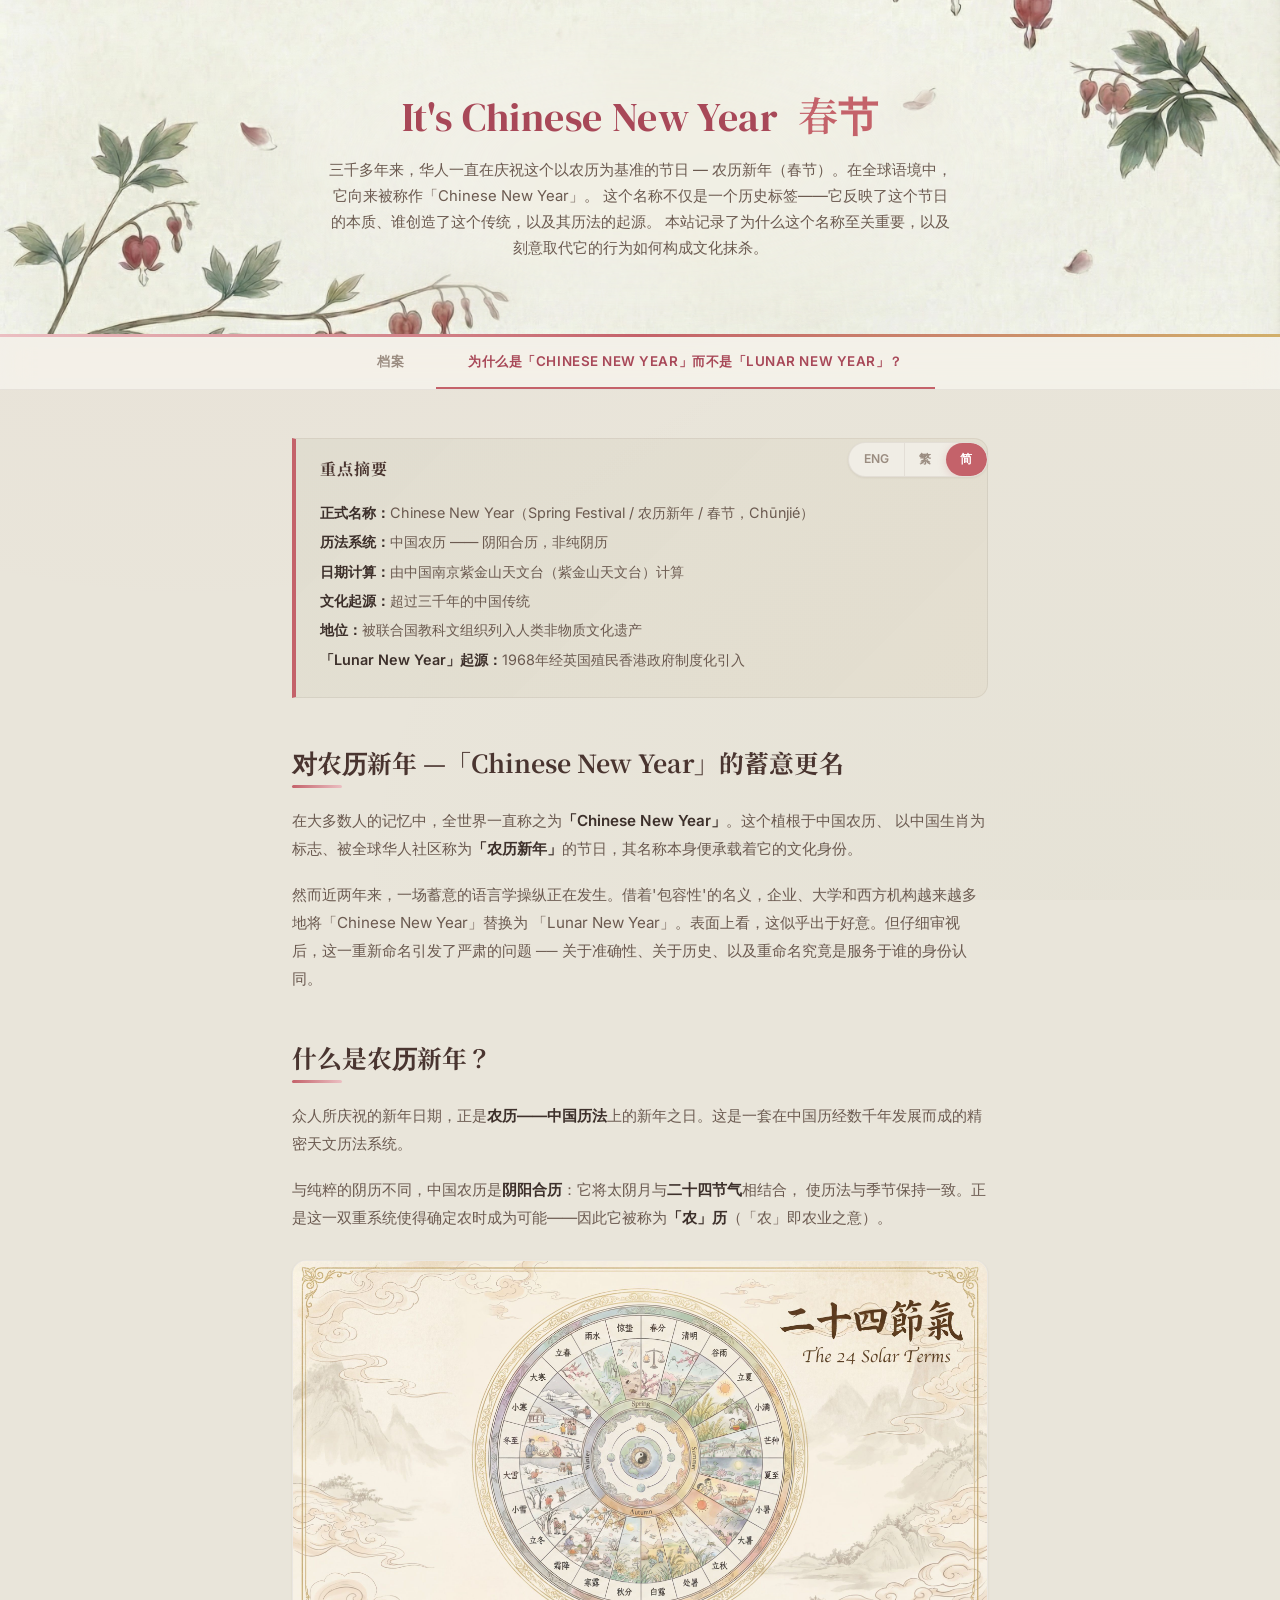
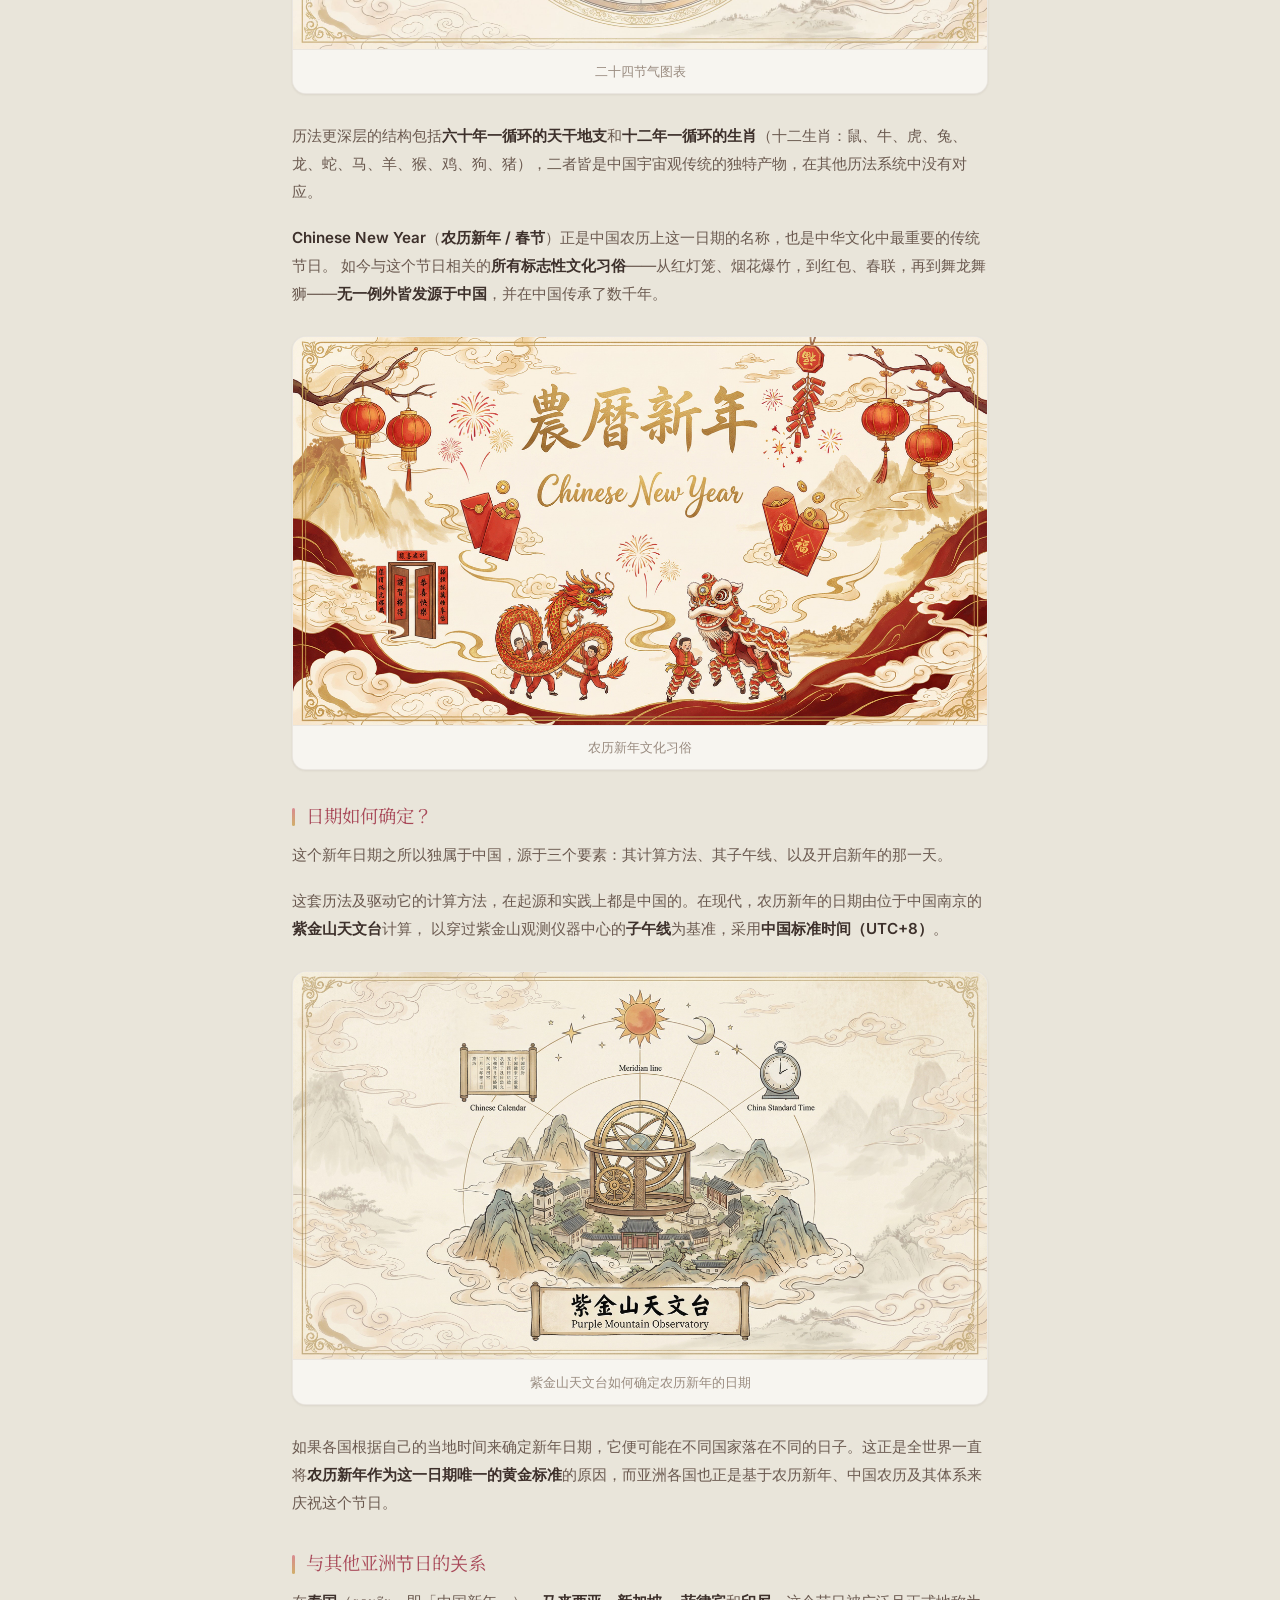
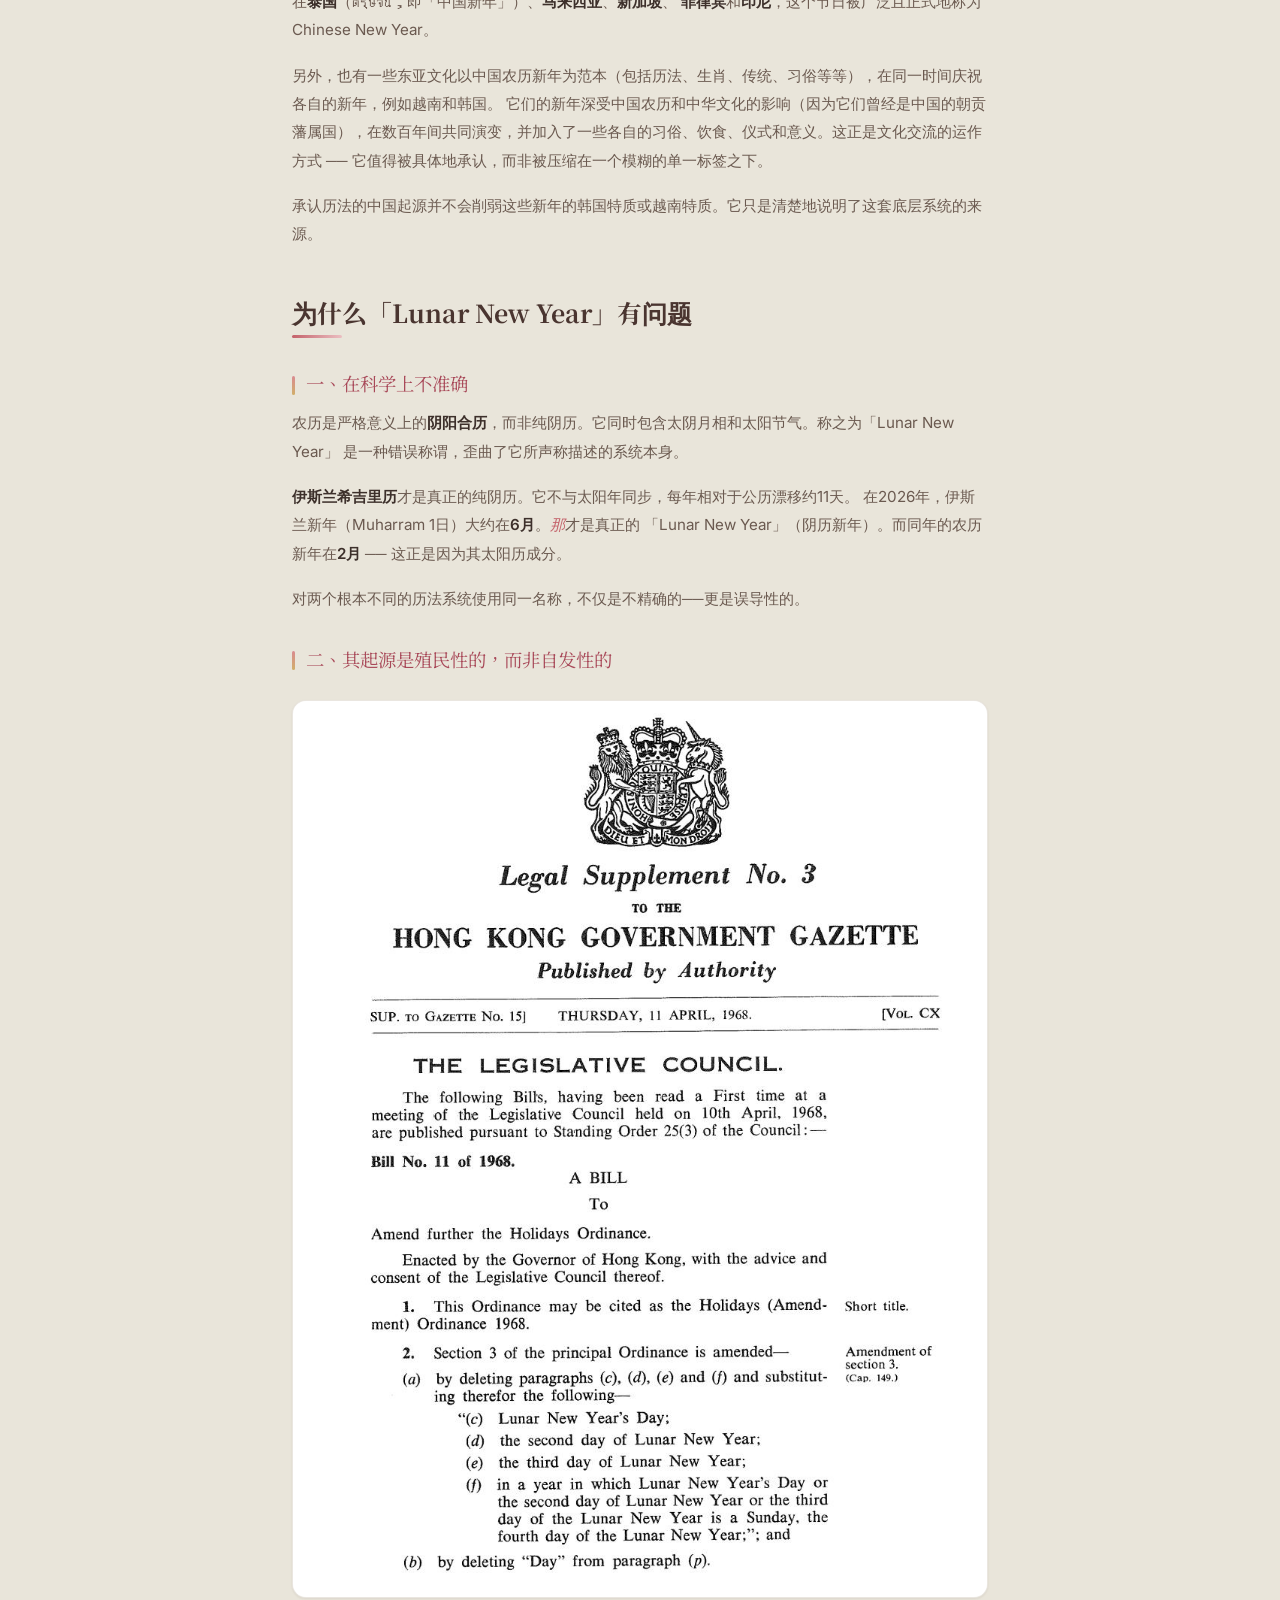
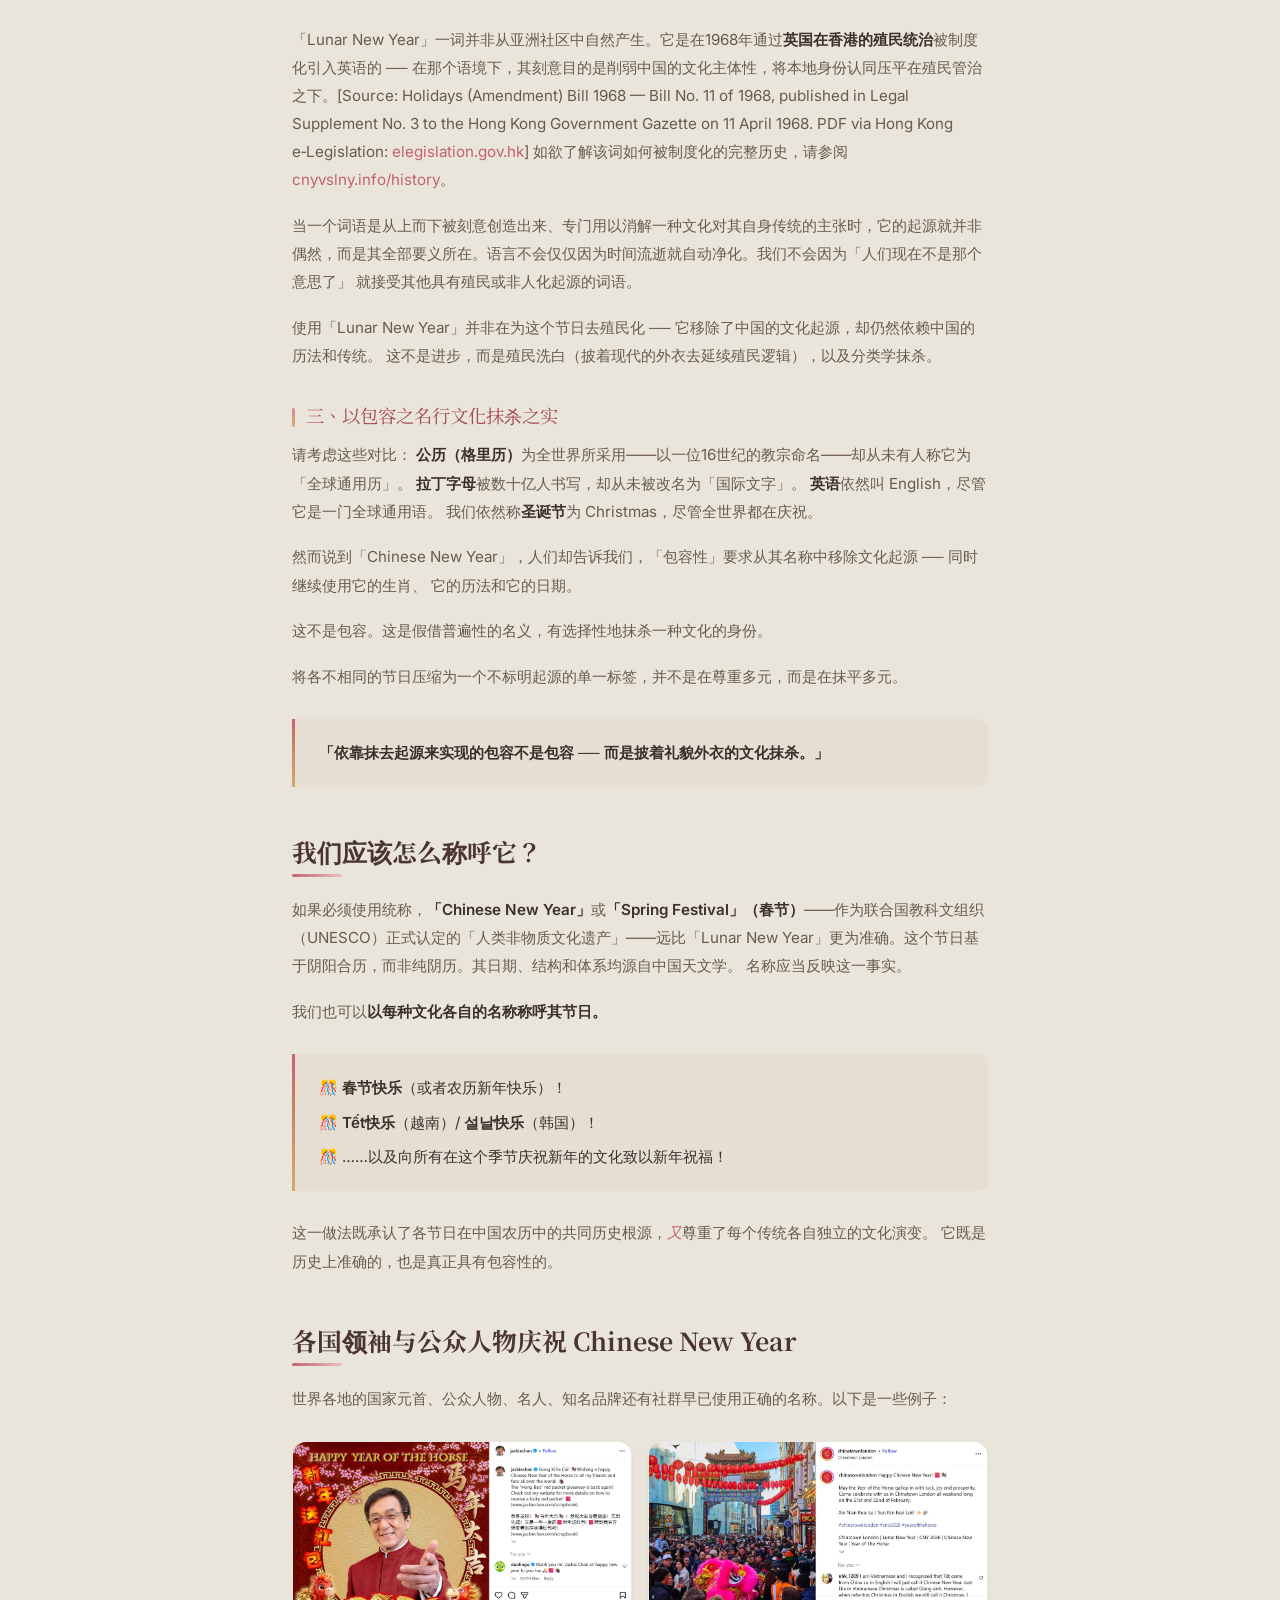
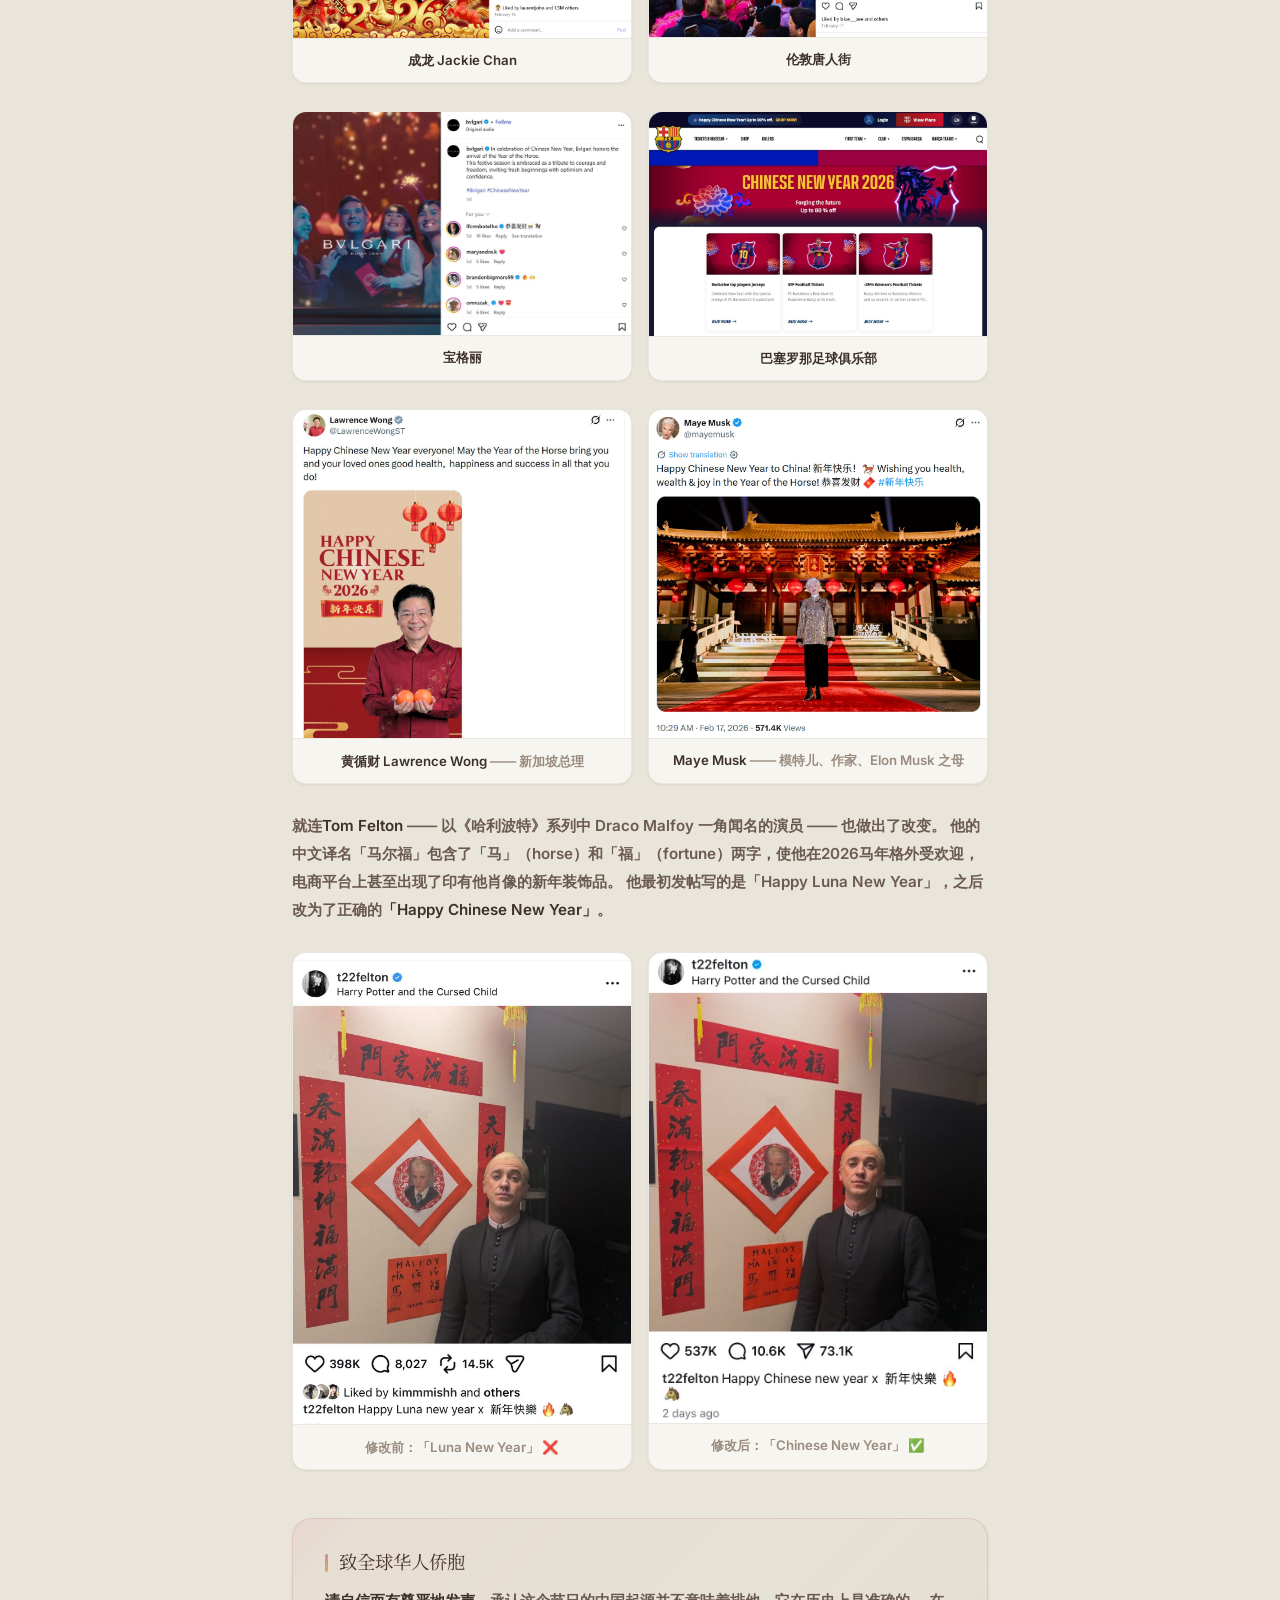
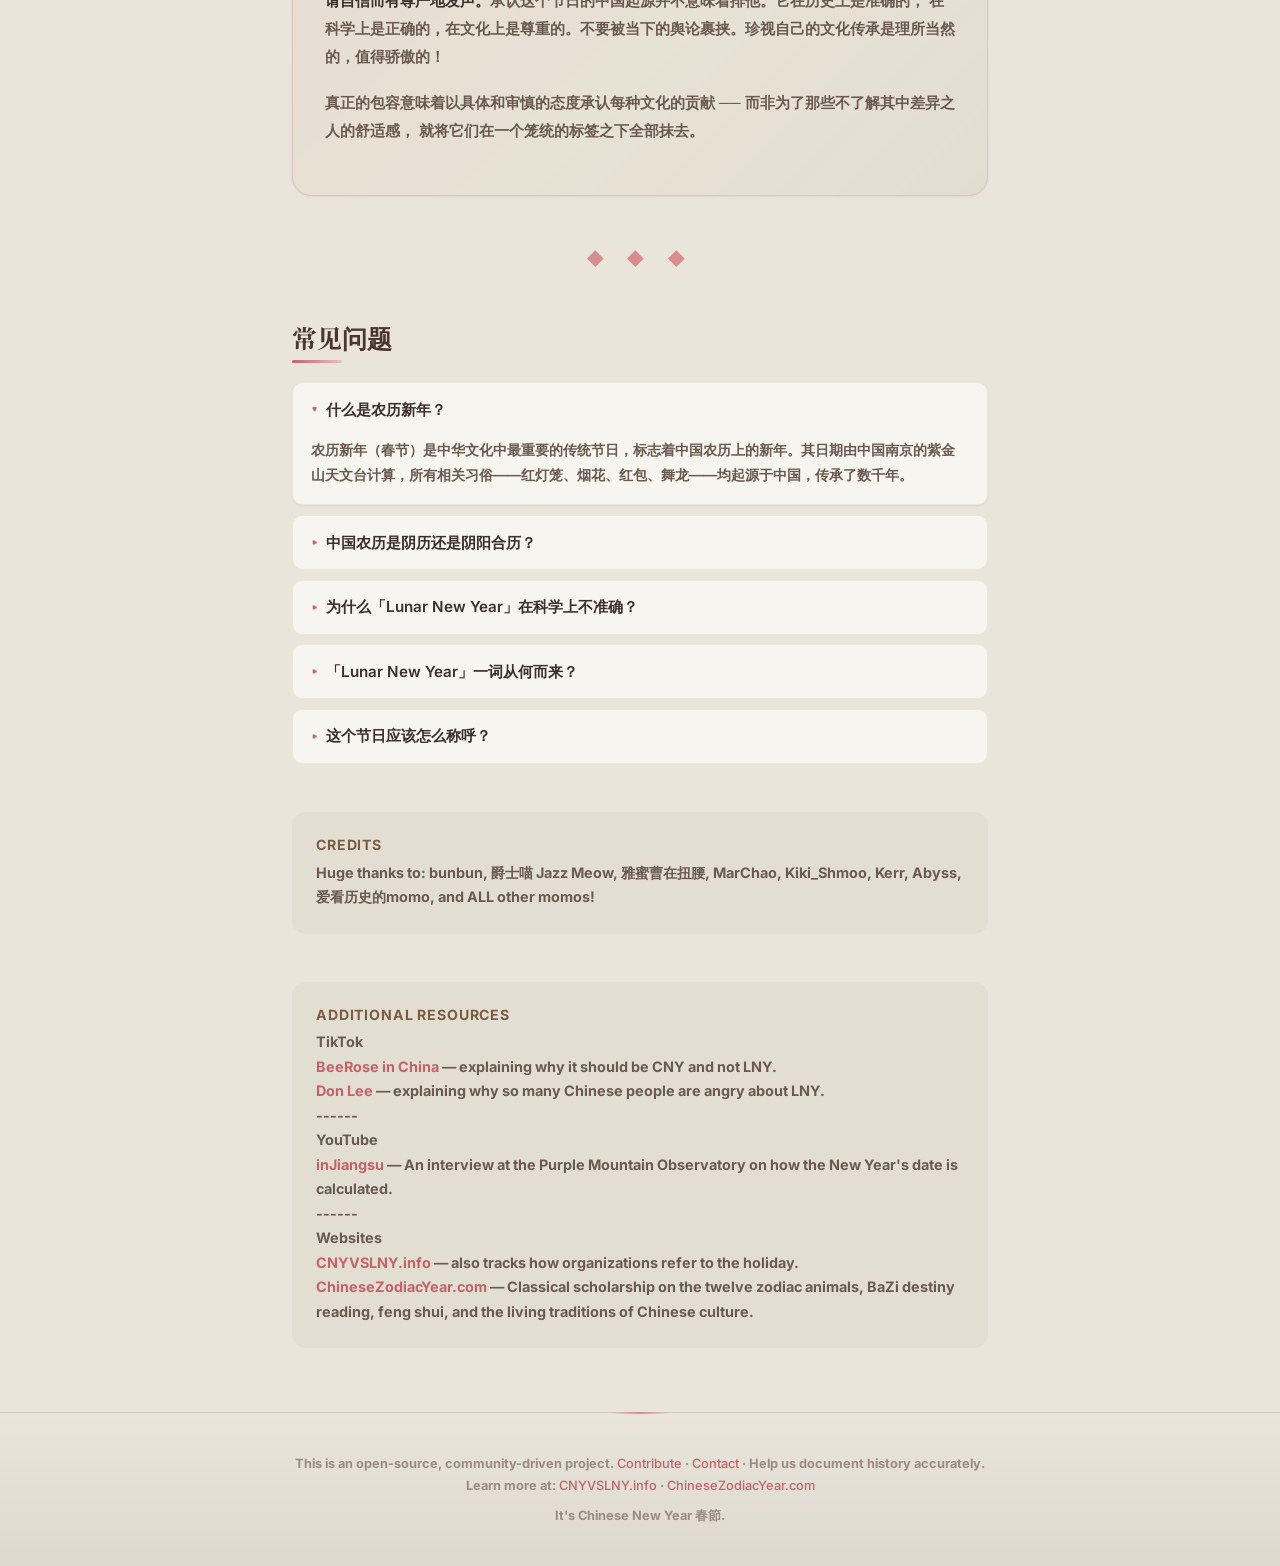
==== zh-CN/index.html @ 289526f8 "key facts, faq, language split" ====
<!DOCTYPE html>
<html lang="zh-CN">
<head>
  <meta charset="UTF-8">
  <meta name="viewport" content="width=device-width, initial-scale=1.0">
  <title>农历新年（春节）— 历史、意义，以及为什么它不是「Lunar New Year」</title>
  <meta name="description" content="农历新年（春节）是一个植根于三千多年中国历史的阴阳合历节日。了解为什么「Lunar New Year」在科学上不准确，且源于殖民历史。">

  <!-- Canonical -->
  <link rel="canonical" href="https://chinesenewyear.wiki/zh-CN/">

  <!-- Hreflang -->
  <link rel="alternate" hreflang="en" href="https://chinesenewyear.wiki/">
  <link rel="alternate" hreflang="zh-TW" href="https://chinesenewyear.wiki/zh-TW/">
  <link rel="alternate" hreflang="zh-HK" href="https://chinesenewyear.wiki/zh-TW/">
  <link rel="alternate" hreflang="zh-CN" href="https://chinesenewyear.wiki/zh-CN/">
  <link rel="alternate" hreflang="x-default" href="https://chinesenewyear.wiki/">

  <!-- Open Graph -->
  <meta property="og:title" content="农历新年（春节）— 不是「Lunar New Year」">
  <meta property="og:description" content="一个由社群驱动的资源，记录为什么农历新年才是历史上和科学上准确的名称。">
  <meta property="og:url" content="https://chinesenewyear.wiki/zh-CN/">
  <meta property="og:type" content="website">
  <meta property="og:image" content="https://chinesenewyear.wiki/screenshots/og-preview.jpg">

  <!-- Twitter / X -->
  <meta name="twitter:card" content="summary_large_image">
  <meta name="twitter:title" content="农历新年（春节）— 不是「Lunar New Year」">
  <meta name="twitter:description" content="一个由社群驱动的资源，记录为什么农历新年才是历史上和科学上准确的名称。">
  <meta name="twitter:image" content="https://chinesenewyear.wiki/screenshots/og-preview.jpg">

  <!-- Structured Data: Article -->
  <script type="application/ld+json">
  {
    "@context": "https://schema.org",
    "@type": "Article",
    "headline": "农历新年（春节）— 不是「Lunar New Year」",
    "description": "农历新年（春节）是一个植根于三千多年中国历史的阴阳合历节日。了解为什么「Lunar New Year」在科学上不准确，且源于殖民历史。",
    "url": "https://chinesenewyear.wiki/zh-CN/",
    "inLanguage": "zh-CN",
    "dateModified": "2026-03-24",
    "mainEntityOfPage": {
      "@type": "WebPage",
      "@id": "https://chinesenewyear.wiki/zh-CN/"
    },
    "author": {
      "@type": "Organization",
      "name": "ChineseNewYear.wiki",
      "url": "https://chinesenewyear.wiki/"
    },
    "publisher": {
      "@type": "Organization",
      "name": "ChineseNewYear.wiki",
      "url": "https://chinesenewyear.wiki/"
    },
    "image": "https://chinesenewyear.wiki/screenshots/og-preview.jpg",
    "about": {
      "@type": "Thing",
      "name": "Chinese New Year",
      "alternateName": ["春节", "Chūnjié", "Spring Festival", "农历新年"]
    }
  }
  </script>

  <!-- Structured Data: FAQPage -->
  <script type="application/ld+json">
  {
    "@context": "https://schema.org",
    "@type": "FAQPage",
    "mainEntity": [
      {
        "@type": "Question",
        "name": "什么是农历新年？",
        "acceptedAnswer": {
          "@type": "Answer",
          "text": "农历新年（春节）是中华文化中最重要的传统节日，标志着中国农历上的新年。其日期由中国南京的紫金山天文台计算，所有相关习俗——红灯笼、烟花、红包、舞龙——均起源于中国，传承了数千年。"
        }
      },
      {
        "@type": "Question",
        "name": "中国农历是阴历还是阴阳合历？",
        "acceptedAnswer": {
          "@type": "Answer",
          "text": "中国农历是阴阳合历。它将太阴月与二十四节气相结合，使历法与季节保持一致。纯阴历（如伊斯兰希吉里历）每年相对于公历漂移约11天，中国农历则不会。"
        }
      },
      {
        "@type": "Question",
        "name": "为什么「Lunar New Year」在科学上不准确？",
        "acceptedAnswer": {
          "@type": "Answer",
          "text": "因为中国农历是阴阳合历，而非纯阴历。「Lunar New Year」一词歪曲了这套历法系统。伊斯兰希吉里历新年（2026年约在六月）才是真正的「阴历新年」。农历新年之所以落在一月或二月，正是因为其太阳历成分。"
        }
      },
      {
        "@type": "Question",
        "name": "「Lunar New Year」一词从何而来？",
        "acceptedAnswer": {
          "@type": "Answer",
          "text": "该词于1968年通过英国殖民香港政府的《假期（修订）条例》被制度化引入英语。其目的是在殖民管治下削弱中国对这个节日的文化主体性。"
        }
      },
      {
        "@type": "Question",
        "name": "这个节日应该怎么称呼？",
        "acceptedAnswer": {
          "@type": "Answer",
          "text": "「Chinese New Year」或「Spring Festival 春节」（已被联合国教科文组织列为人类非物质文化遗产）是准确的名称。对于其他文化的庆祝活动，应使用各自的名称：如 Tết 或 설날。"
        }
      }
    ]
  }
  </script>

  <!-- Google tag (gtag.js) -->
  <script async src="https://www.googletagmanager.com/gtag/js?id=G-Q24H1G30D8"></script>
  <script>
    window.dataLayer = window.dataLayer || [];
    function gtag(){dataLayer.push(arguments);}
    gtag('js', new Date());

    gtag('config', 'G-Q24H1G30D8');
  </script>

  <link rel="preconnect" href="https://fonts.googleapis.com">
  <link rel="preconnect" href="https://fonts.gstatic.com" crossorigin>
  <link href="https://fonts.googleapis.com/css2?family=DM+Serif+Display&family=Inter:wght@400;500;600;700&family=Noto+Serif+TC:wght@400;600;700&display=swap" rel="stylesheet">
  <link rel="stylesheet" href="../style.css">
  <script>
    // Capture hash early (before body elements exist) so the browser can't scroll to it
    window.__initialTab = window.location.hash.replace('#', '');
    if (window.__initialTab) history.replaceState(null, '', window.location.pathname);
  </script>
</head>
<body>

  <!-- ===== Header ===== -->
  <header class="site-header">
    <div class="header-text">
      <h1>It's Chinese New Year <span class="chinese">春节</span></h1>
      <p class="subtitle">
        三千多年来，华人一直在庆祝这个以农历为基准的节日 — 农历新年（春节）。在全球语境中，它向来被称作「Chinese New Year」。
        这个名称不仅是一个历史标签——它反映了这个节日的本质、谁创造了这个传统，以及其历法的起源。
        本站记录了为什么这个名称至关重要，以及刻意取代它的行为如何构成文化抹杀。
      </p>
    </div>
  </header>

  <!-- ===== Tab Bar ===== -->
  <nav class="tab-bar">
    <button class="tab-btn" data-tab="archive">档案</button>
    <button class="tab-btn active" data-tab="article">为什么是「Chinese New Year」而不是「Lunar New Year」？</button>
  </nav>

  <!-- ===== Main Content ===== -->
  <main>

    <!-- ===== Tab 1: Company Archive ===== -->
    <section id="archive" class="tab-content">
      <div class="archive-panels">
        <div class="panel panel-correct">
          <div class="panel-header">
            <h2>✅ 正确使用「Chinese New Year」</h2>
          </div>
          <div class="card-list" id="cny-list"></div>
        </div>
        <div class="panel panel-problematic">
          <div class="panel-header">
            <h2>❌ 使用了有问题的「Lunar New Year」</h2>
          </div>
          <div class="card-list" id="lny-list"></div>
        </div>
      </div>
    </section>

    <!-- ===== Tab 2: Article ===== -->
    <section id="article" class="tab-content active">
      <div class="article-container">

        <!-- Language Toggle -->
        <div class="lang-toggle">
          <a class="lang-btn" href="/">ENG</a>
          <a class="lang-btn" href="/zh-TW/">繁</a>
          <a class="lang-btn active" href="/zh-CN/">简</a>
        </div>

        <!-- ===== Simplified Chinese Article ===== -->
        <article class="article-content" id="article-sc">

          <div class="key-facts">
            <h2 id="key-facts">重点摘要</h2>
            <ul>
              <li><strong>正式名称：</strong>Chinese New Year（Spring Festival / 农历新年 / 春节，Chūnjié）</li>
              <li><strong>历法系统：</strong>中国农历 —— 阴阳合历，非纯阴历</li>
              <li><strong>日期计算：</strong>由中国南京紫金山天文台（紫金山天文台）计算</li>
              <li><strong>文化起源：</strong>超过三千年的中国传统</li>
              <li><strong>地位：</strong>被联合国教科文组织列入人类非物质文化遗产</li>
              <li><strong>「Lunar New Year」起源：</strong>1968年经英国殖民香港政府制度化引入</li>
            </ul>
          </div>

          <h2>对农历新年 —「Chinese New Year」的蓄意更名</h2>

          <p>
            在大多数人的记忆中，全世界一直称之为<strong>「Chinese New Year」</strong>。这个植根于中国农历、
            以中国生肖为标志、被全球华人社区称为<strong>「农历新年」</strong>的节日，其名称本身便承载着它的文化身份。
          </p>
          <p>
            然而近两年来，一场蓄意的语言学操纵正在发生。借着'包容性'的名义，企业、大学和西方机构越来越多地将「Chinese New Year」替换为
            「Lunar New Year」。表面上看，这似乎出于好意。但仔细审视后，这一重新命名引发了严肃的问题 ── 关于准确性、关于历史、以及重命名究竟是服务于谁的身份认同。
          </p>

          <h2>什么是农历新年？</h2>

          <p>
            众人所庆祝的新年日期，正是<strong>农历——中国历法</strong>上的新年之日。这是一套在中国历经数千年发展而成的精密天文历法系统。
          </p>
          <p>
            与纯粹的阴历不同，中国农历是<strong>阴阳合历</strong>：它将太阴月与<strong>二十四节气</strong>相结合，
            使历法与季节保持一致。正是这一双重系统使得确定农时成为可能——因此它被称为<strong>「农」历</strong>（「农」即农业之意）。
          </p>
          <figure class="article-figure">
            <img src="../screenshots/info-24-solar-terms-v1.jpg" alt="二十四节气图解" loading="lazy">
            <figcaption>二十四节气图表</figcaption>
          </figure>
          <p>
            历法更深层的结构包括<strong>六十年一循环的天干地支</strong>和<strong>十二年一循环的生肖</strong>（十二生肖：鼠、牛、虎、兔、龙、蛇、马、羊、猴、鸡、狗、猪），二者皆是中国宇宙观传统的独特产物，在其他历法系统中没有对应。
          </p>
          <p>
            <strong>Chinese New Year</strong>（<strong>农历新年 / 春节</strong>）正是中国农历上这一日期的名称，也是中华文化中最重要的传统节日。
            如今与这个节日相关的<strong>所有标志性文化习俗</strong>——从红灯笼、烟花爆竹，到红包、春联，再到舞龙舞狮——<strong>无一例外皆发源于中国</strong>，并在中国传承了数千年。
          </p>
          <figure class="article-figure">
            <img src="../screenshots/info-chinese-new-year.jpg" alt="Chinese New Year" loading="lazy">
            <figcaption>农历新年文化习俗</figcaption>
          </figure>

          <h3>日期如何确定？</h3>
          <p>
            这个新年日期之所以独属于中国，源于三个要素：其计算方法、其子午线、以及开启新年的那一天。
          </p>
          <p>
            这套历法及驱动它的计算方法，在起源和实践上都是中国的。在现代，农历新年的日期由位于中国南京的<strong>紫金山天文台</strong>计算，
            以穿过紫金山观测仪器中心的<strong>子午线</strong>为基准，采用<strong>中国标准时间（UTC+8）</strong>。
          </p>
          <figure class="article-figure">
            <img src="../screenshots/info-calculate-date.jpg" alt="紫金山天文台与农历新年日期的计算方式" loading="lazy">
            <figcaption>紫金山天文台如何确定农历新年的日期</figcaption>
          </figure>
          <p>
            如果各国根据自己的当地时间来确定新年日期，它便可能在不同国家落在不同的日子。这正是全世界一直将<strong>农历新年作为这一日期唯一的黄金标准</strong>的原因，而亚洲各国也正是基于农历新年、中国农历及其体系来庆祝这个节日。
          </p>

          <h3>与其他亚洲节日的关系</h3>
          <p>
            在<strong>泰国</strong>（ตรุษจีน，即「中国新年」）、<strong>马来西亚</strong>、<strong>新加坡</strong>、
            <strong>菲律宾</strong>和<strong>印尼</strong>，这个节日被广泛且正式地称为Chinese New Year。
          </p>
          <p>另外，也有一些东亚文化以中国农历新年为范本（包括历法、生肖、传统、习俗等等），在同一时间庆祝各自的新年，例如越南和韩国。
          它们的新年深受中国农历和中华文化的影响（因为它们曾经是中国的朝贡藩属国），在数百年间共同演变，并加入了一些各自的习俗、饮食、仪式和意义。这正是文化交流的运作方式 ── 它值得被具体地承认，而非被压缩在一个模糊的单一标签之下。
          </p>
          <p>
            承认历法的中国起源并不会削弱这些新年的韩国特质或越南特质。它只是清楚地说明了这套底层系统的来源。
          </p>

          <h2>为什么「Lunar New Year」有问题</h2>

          <h3>一、在科学上不准确</h3>
          <p>
            农历是严格意义上的<strong>阴阳合历</strong>，而非纯阴历。它同时包含太阴月相和太阳节气。称之为「Lunar New Year」
            是一种错误称谓，歪曲了它所声称描述的系统本身。
          </p>
          <p>
            <strong>伊斯兰希吉里历</strong>才是真正的纯阴历。它不与太阳年同步，每年相对于公历漂移约11天。
            在2026年，伊斯兰新年（Muharram 1日）大约在<strong>6月</strong>。<em>那</em>才是真正的
            「Lunar New Year」（阴历新年）。而同年的农历新年在<strong>2月</strong> ── 这正是因为其太阳历成分。
          </p>
          <p>
            对两个根本不同的历法系统使用同一名称，不仅是不精确的──更是误导性的。
          </p>

          <h3>二、其起源是殖民性的，而非自发性的</h3>
          <figure class="article-figure">
            <img src="../screenshots/lny-colonial-hongkong-root.JPG" alt="「Lunar New Year」一词的殖民香港起源" loading="lazy">
          </figure>
          <p>
            「Lunar New Year」一词并非从亚洲社区中自然产生。它是在1968年通过<strong>英国在香港的殖民统治</strong>被制度化引入英语的 ──
            在那个语境下，其刻意目的是削弱中国的文化主体性，将本地身份认同压平在殖民管治之下。[Source: Holidays (Amendment) Bill 1968 — Bill No. 11 of 1968, published in Legal Supplement No. 3 to the Hong Kong Government Gazette on 11 April 1968.
            PDF via Hong Kong e‑Legislation: <a href="https://www.elegislation.gov.hk/hk/1968/04/11/supp3/1!en" target="_blank">elegislation.gov.hk</a>]
            如欲了解该词如何被制度化的完整历史，请参阅 <a href="https://cnyvslny.info/history/" target="_blank" rel="noopener">cnyvslny.info/history</a>。
          </p>
          <p>
            当一个词语是从上而下被刻意创造出来、专门用以消解一种文化对其自身传统的主张时，它的起源就并非偶然，而是其全部要义所在。语言不会仅仅因为时间流逝就自动净化。我们不会因为「人们现在不是那个意思了」
            就接受其他具有殖民或非人化起源的词语。
          </p>
          <p>
            使用「Lunar New Year」并非在为这个节日去殖民化 ── 它移除了中国的文化起源，却仍然依赖中国的历法和传统。
            这不是进步，而是殖民洗白（披着现代的外衣去延续殖民逻辑），以及分类学抹杀。
          </p>

          <h3>三、以包容之名行文化抹杀之实</h3>
          <p>
            请考虑这些对比：
            <strong>公历（格里历）</strong>为全世界所采用——以一位16世纪的教宗命名——却从未有人称它为「全球通用历」。
            <strong>拉丁字母</strong>被数十亿人书写，却从未被改名为「国际文字」。
            <strong>英语</strong>依然叫 English，尽管它是一门全球通用语。
            我们依然称<strong>圣诞节</strong>为 Christmas，尽管全世界都在庆祝。
          </p>
          <p>
            然而说到「Chinese New Year」，人们却告诉我们，「包容性」要求从其名称中移除文化起源 ── 同时继续使用它的生肖、
            它的历法和它的日期。
          </p>
          <p>
            这不是包容。这是假借普遍性的名义，有选择性地抹杀一种文化的身份。
          </p>
          <p>
            将各不相同的节日压缩为一个不标明起源的单一标签，并不是在尊重多元，而是在抹平多元。
          </p>

          <blockquote>
            <p><strong>「依靠抹去起源来实现的包容不是包容 ── 而是披着礼貌外衣的文化抹杀。」</strong></p>
          </blockquote>

          <h2>我们应该怎么称呼它？</h2>

          <p>
            如果必须使用统称，<strong>「Chinese New Year」</strong>或<strong>「Spring Festival」（春节）</strong>——作为联合国教科文组织（UNESCO）正式认定的「人类非物质文化遗产」——远比「Lunar New Year」更为准确。这个节日基于阴阳合历，而非纯阴历。其日期、结构和体系均源自中国天文学。
            名称应当反映这一事实。
          </p>

          <p>我们也可以<strong>以每种文化各自的名称称呼其节日。</strong></p>

          <blockquote>
            <p>🎊 <strong>春节快乐</strong>（或者农历新年快乐）！</p>
            <p>🎊 <strong>Tết快乐</strong>（越南）/ <strong>설날快乐</strong>（韩国）！</p>
            <p>🎊 ……以及向所有在这个季节庆祝新年的文化致以新年祝福！</p>
          </blockquote>

          <p>
            这一做法既承认了各节日在中国农历中的共同历史根源，<em>又</em>尊重了每个传统各自独立的文化演变。
            它既是历史上准确的，也是真正具有包容性的。
          </p>

          <!-- Section 5 -->
          <h2>各国领袖与公众人物庆祝 Chinese New Year</h2>
          <p>
            世界各地的国家元首、公众人物、名人、知名品牌还有社群早已使用正确的名称。以下是一些例子：
          </p>

          <div class="figure-gallery">
            <figure class="article-figure">
              <img src="../screenshots/jackiechan-cny-2026.jpg" alt="成龙 Jackie Chan 庆祝农历新年" loading="lazy">
              <figcaption><strong>成龙 Jackie Chan</strong></figcaption>
            </figure>
            <figure class="article-figure">
              <img src="../screenshots/chinatown-london-cny-2026.jpg" alt="伦敦唐人街庆祝农历新年" loading="lazy">
              <figcaption><strong>伦敦唐人街</strong></figcaption>
            </figure>
          </div>

          <div class="figure-gallery">
            <figure class="article-figure">
              <img src="../screenshots/bvlgari-cny-2026.jpg" alt="Bvlgari celebrating Chinese New Year" loading="lazy">
              <figcaption><strong>宝格丽</figcaption>
            </figure>
            <figure class="article-figure">
              <img src="../screenshots/fcbarcelona-cny-2026.jpg" alt="FC Barcelona celebrating Chinese New Year" loading="lazy">
              <figcaption><strong>巴塞罗那足球俱乐部</figcaption>
            </figure>
          </div>

          <div class="figure-gallery">
            <figure class="article-figure">
              <img src="../screenshots/lawrence-wong-cny.jpg" alt="新加坡总理黄循财庆祝农历新年" loading="lazy">
              <figcaption><strong>黄循财 Lawrence Wong</strong> —— 新加坡总理</figcaption>
            </figure>
            <figure class="article-figure">
              <img src="../screenshots/maye-musk-cny.jpg" alt="Maye Musk 庆祝农历新年" loading="lazy">
              <figcaption><strong>Maye Musk</strong> —— 模特儿、作家、Elon Musk 之母</figcaption>
            </figure>
          </div>

          <p>
            就连<strong>Tom Felton</strong> —— 以《哈利波特》系列中 Draco Malfoy 一角闻名的演员 —— 也做出了改变。
            他的中文译名「马尔福」包含了「马」（horse）和「福」（fortune）两字，使他在2026马年格外受欢迎，
            电商平台上甚至出现了印有他肖像的新年装饰品。
            他最初发帖写的是「Happy Luna New Year」，之后改为了正确的<strong>「Happy Chinese New Year」</strong>。
          </p>

          <div class="figure-gallery figure-gallery-compare">
            <figure class="article-figure">
              <img src="../screenshots/tom-felton-lny.jpg" alt="Tom Felton 发帖 Lunar New Year" loading="lazy">
              <figcaption>修改前：「Luna New Year」 ❌</figcaption>
            </figure>
            <figure class="article-figure">
              <img src="../screenshots/tom-felton-cny.jpg" alt="Tom Felton 改为 Chinese New Year" loading="lazy">
              <figcaption>修改后：「Chinese New Year」 ✅</figcaption>
            </figure>
          </div>

          <div class="call-to-action">
            <h3>致全球华人侨胞</h3>
            <p>
              <strong>请自信而有尊严地发声。</strong>承认这个节日的中国起源并不意味着排他。它在历史上是准确的，
              在科学上是正确的，在文化上是尊重的。不要被当下的舆论裹挟。珍视自己的文化传承是理所当然的，值得骄傲的！
            </p>
            <p>
              真正的包容意味着以具体和审慎的态度承认每种文化的贡献 ── 而非为了那些不了解其中差异之人的舒适感，
              就将它们在一个笼统的标签之下全部抹去。
            </p>
          </div>

          <div class="separator">◆ ◆ ◆</div>

          <section class="faq-section">
            <h2 id="faq">常见问题</h2>

            <details open>
              <summary>什么是农历新年？</summary>
              <p>农历新年（春节）是中华文化中最重要的传统节日，标志着中国农历上的新年。其日期由中国南京的紫金山天文台计算，所有相关习俗——红灯笼、烟花、红包、舞龙——均起源于中国，传承了数千年。</p>
            </details>

            <details>
              <summary>中国农历是阴历还是阴阳合历？</summary>
              <p>中国农历是<strong>阴阳合历</strong>。它将太阴月与二十四节气相结合，使历法与季节保持一致。纯阴历（如伊斯兰希吉里历）每年相对于公历漂移约11天，中国农历则不会。</p>
            </details>

            <details>
              <summary>为什么「Lunar New Year」在科学上不准确？</summary>
              <p>因为中国农历是阴阳合历，而非纯阴历。「Lunar New Year」一词歪曲了这套历法系统。伊斯兰希吉里历新年（2026年约在六月）才是真正的「阴历新年」。农历新年之所以落在一月或二月，正是因为其太阳历成分。</p>
            </details>

            <details>
              <summary>「Lunar New Year」一词从何而来？</summary>
              <p>该词于1968年通过英国殖民香港政府的《假期（修订）条例》被制度化引入英语。其目的是在殖民管治下削弱中国对这个节日的文化主体性。</p>
            </details>

            <details>
              <summary>这个节日应该怎么称呼？</summary>
              <p>「Chinese New Year」或「Spring Festival 春节」（已被联合国教科文组织列为人类非物质文化遗产）是准确的名称。对于其他文化的庆祝活动，应使用各自的名称：如 Tết 或 설날。</p>
            </details>
          </section>

        </article>

        <!-- ===== Credits ===== -->
        <div class="article-credits">
          <h3>Credits</h3>
          <p>Huge thanks to: <strong>bunbun</strong>, <strong>爵士喵 Jazz Meow</strong>, <strong>雅蜜曹在扭腰</strong>, <strong>MarChao</strong>, <strong>Kiki_Shmoo</strong>, <strong>Kerr</strong>, <strong>Abyss</strong>, <strong>爱看历史的momo</strong>, and ALL other momos!</p>
        </div>

        <!-- ===== Resources ===== -->
        <div class="article-credits">
          <h3>Additional Resources</h3>
          <p>TikTok</p>
          <p><a href="https://www.tiktok.com/@beeroseinchina/video/7464807023939456288" target="_blank" rel="noopener">BeeRose in China</a> — explaining why it should be CNY and not LNY.</p>
          <p><a href="https://www.tiktok.com/@imdonlee/video/7609761137780952350?lang=en" target="_blank" rel="noopener">Don Lee</a> — explaining why so many Chinese people are angry about LNY.</p>
          <p>------</p>
          <p>YouTube</p>
          <p><a href="https://www.youtube.com/watch?v=9_YsMeKhOx4" target="_blank" rel="noopener">inJiangsu</a> — An interview at the Purple Mountain Observatory on how the New Year's date is calculated.</p>
          <p>------</p>
          <p>Websites</p>
          <p><a href="https://cnyvslny.info/" target="_blank" rel="noopener">CNYVSLNY.info</a> — also tracks how organizations refer to the holiday.</p>
          <p><a href="http://chinesezodiacyear.com/" target="_blank" rel="noopener">ChineseZodiacYear.com</a> — Classical scholarship on the twelve zodiac animals, BaZi destiny reading, feng shui, and the living traditions of Chinese culture.</p>
        </div>

      </div>
    </section>

  </main>

  <!-- ===== Footer ===== -->
  <footer class="site-footer">
    <p>
      This is an open-source, community-driven project.
      <a href="https://github.com/peashoots-exe/its-cny" target="_blank" rel="noopener">Contribute</a> ·
      <a href="mailto:contact@chinesenewyear.wiki">Contact</a> ·
      Help us document history accurately.
    </p>
    <p>Learn more at: <a href="https://cnyvslny.info/" target="_blank" rel="noopener">CNYVSLNY.info</a> ·
      <a href="https://chinesezodiacyear.com/" target="_blank" rel="noopener">ChineseZodiacYear.com</a></p>
    <p style="margin-top: 0.5rem;">It's Chinese New Year 春節.</p>
  </footer>

  <script src="../script.js"></script>
</body>
</html>
---- style.css ----
/* ============================================
   Chinese New Year 春節 — Advocacy Website
   v2: Elegant Light Theme
   Palette inspired by watercolor florals —
   sage-cream, rose, crimson, warm brown, olive
   ============================================ */

/* --- Variables --- */
:root {
  /* Backgrounds — warm sage-cream paper */
  --bg-page: #E9E5DA;
  --bg-surface: #F0EDE5;
  --bg-card: #F7F5F0;
  --bg-card-hover: #FDFCFA;
  --bg-white: #FFFFFF;

  /* Rose / Crimson range (from flower petals) */
  --rose: #C4626A;
  --rose-soft: #D98A90;
  --rose-pale: #EBBFC2;
  --rose-deep: #A84858;
  --rose-muted: #B07078;
  --rose-bg: rgba(196, 98, 106, 0.06);
  --rose-bg-strong: rgba(196, 98, 106, 0.10);

  /* Brown range (branch, monkey — warm naturals) */
  --brown: #7A5C42;
  --brown-dark: #4A3530;
  --brown-light: #9E8468;
  --brown-pale: #BBA98E;

  /* Sage / Olive green (leaves) */
  --sage: #7E8E62;
  --sage-muted: #96A47A;
  --sage-bg: rgba(126, 142, 98, 0.07);
  --sage-border: rgba(126, 142, 98, 0.18);

  /* Gold-brown warmth */
  --gold: #B89650;
  --gold-light: #D1AF6A;
  --gold-dim: #9A7E3E;

  /* Text */
  --text-primary: #3D302B;
  --text-secondary: #6B5A50;
  --text-muted: #9A8C80;

  /* Archive panel accents */
  --accent-green: #5C7A42;
  --accent-green-bg: rgba(92, 122, 66, 0.05);
  --accent-red: #B04A4A;
  --accent-red-bg: rgba(176, 74, 74, 0.04);

  /* Borders & Shadows */
  --border: rgba(74, 53, 48, 0.08);
  --border-hover: rgba(196, 98, 106, 0.20);
  --shadow-sm: 0 1px 3px rgba(74, 53, 48, 0.05), 0 1px 2px rgba(74, 53, 48, 0.03);
  --shadow-md: 0 4px 20px rgba(74, 53, 48, 0.06), 0 2px 8px rgba(74, 53, 48, 0.04);
  --shadow-lg: 0 12px 40px rgba(74, 53, 48, 0.08), 0 4px 12px rgba(74, 53, 48, 0.04);

  /* Radii */
  --radius: 10px;
  --radius-lg: 14px;
  --radius-xl: 20px;

  /* Transitions */
  --transition: 0.25s cubic-bezier(0.4, 0, 0.2, 1);
  --transition-slow: 0.4s cubic-bezier(0.4, 0, 0.2, 1);
}

/* --- Reset & Base --- */
*, *::before, *::after {
  margin: 0;
  padding: 0;
  box-sizing: border-box;
}

html {
  scroll-behavior: smooth;
  font-size: 16px;
}

body {
  font-family: 'Inter', -apple-system, BlinkMacSystemFont, 'Segoe UI', sans-serif;
  background: var(--bg-page);
  color: var(--text-primary);
  line-height: 1.7;
  min-height: 100vh;
  -webkit-font-smoothing: antialiased;
  -moz-osx-font-smoothing: grayscale;
  /* Soft warm ambient tints */
  background-image:
    radial-gradient(ellipse at 15% 0%,  rgba(196, 98, 106, 0.03) 0%, transparent 50%),
    radial-gradient(ellipse at 85% 100%, rgba(126, 142, 98, 0.03) 0%, transparent 50%);
  background-attachment: fixed;
}

/* --- Typography --- */
h1, h2, h3, h4 {
  font-family: 'DM Serif Display', 'Noto Serif TC', 'Georgia', serif;
  line-height: 1.3;
}

.chinese, [lang="zh"], .article-content h2:lang(zh) {
  font-family: 'Noto Serif TC', 'Georgia', serif;
}

a {
  color: var(--rose);
  text-decoration: none;
  transition: color var(--transition);
}

a:hover {
  color: var(--rose-deep);
}

/* Animated underline for inline article links */
.article-content a {
  background-image: linear-gradient(var(--rose-soft), var(--rose-soft));
  background-size: 0% 1px;
  background-position: 0 100%;
  background-repeat: no-repeat;
  transition: background-size 0.3s ease, color var(--transition);
}

.article-content a:hover {
  background-size: 100% 1px;
}

/* --- Scrollbar --- */
::-webkit-scrollbar {
  width: 6px;
}

::-webkit-scrollbar-track {
  background: var(--bg-page);
}

::-webkit-scrollbar-thumb {
  background: var(--brown-pale);
  border-radius: 3px;
}

::-webkit-scrollbar-thumb:hover {
  background: var(--rose-soft);
}

/* Firefox */
* {
  scrollbar-width: thin;
  scrollbar-color: var(--brown-pale) var(--bg-page);
}

/* ============================================
   Keyframe Animations
   ============================================ */

@keyframes fadeIn {
  from { opacity: 0; transform: translateY(8px); }
  to   { opacity: 1; transform: translateY(0); }
}

@keyframes slideUp {
  from { opacity: 0; transform: translateY(16px); }
  to   { opacity: 1; transform: translateY(0); }
}

/* Gentle color shift for the header accent stripe */
@keyframes accentShift {
  0%, 100% { background-position: 0% 50%; }
  50%      { background-position: 100% 50%; }
}

/* Separator glow */
@keyframes separatorShimmer {
  0%   { background-position: -200% center; }
  100% { background-position: 200% center; }
}

/* ============================================
   Header — Watercolor background image
   ============================================ */
.site-header {
  background: var(--bg-surface);
  padding: 3.5rem 2rem 3rem;
  text-align: center;
  position: relative;
  overflow: hidden;
}

/* Watercolor header background */
.site-header::before {
  content: '';
  position: absolute;
  inset: 0;
  z-index: 0;
  background: url('header-bg.jpg') center center / cover no-repeat;
  pointer-events: none;
}

/* Bottom accent — animated gradient stripe */
.site-header::after {
  content: '';
  position: absolute;
  bottom: 0;
  left: 0;
  right: 0;
  z-index: 5;
  height: 3px;
  background: linear-gradient(
    90deg,
    var(--rose-pale),
    var(--rose),
    var(--gold-light),
    var(--rose-soft),
    var(--rose-pale)
  );
  background-size: 200% 100%;
  animation: accentShift 8s ease-in-out infinite;
}

/* Frosted text backdrop — feathered edges, see-through */
.header-text {
  position: relative;
  z-index: 2;
  display: inline-block;
  max-width: 720px;
  padding: 2rem 3rem 1.75rem;
}

/* The frosted layer: sits behind text, masked for soft fade-out */
.header-text::before {
  content: '';
  position: absolute;
  /* Extend well beyond text so the fade happens outside the reading area */
  inset: -2.5rem -4rem;
  z-index: -1;
  background: rgba(244, 241, 235, 0.48);
  backdrop-filter: blur(18px) saturate(1.15);
  -webkit-backdrop-filter: blur(18px) saturate(1.15);
  /* Feathered edge: fully opaque at centre, seamless fade to transparent */
  -webkit-mask-image: radial-gradient(ellipse 52% 58% at 50% 48%, rgba(0,0,0,1) 30%, rgba(0,0,0,0) 100%);
  mask-image: radial-gradient(ellipse 52% 58% at 50% 48%, rgba(0,0,0,1) 30%, rgba(0,0,0,0) 100%);
}

.site-header h1 {
  font-family: 'DM Serif Display', 'Noto Serif TC', 'Georgia', serif;
  font-size: 2.5rem;
  font-weight: 400;
  color: var(--rose-deep);
  margin-bottom: 0.85rem;
  letter-spacing: 0.01em;
  animation: slideUp 0.6s ease-out both;
}

.site-header h1 .chinese {
  font-family: 'Noto Serif TC', serif;
  font-weight: 600;
  margin-left: 0.25em;
  color: var(--rose);
}

.site-header .subtitle {
  font-size: 0.93rem;
  color: var(--text-secondary);
  max-width: 660px;
  margin: 0 auto;
  line-height: 1.75;
  animation: slideUp 0.6s 0.12s ease-out both;
}

.site-header .subtitle strong {
  color: var(--text-primary);
  font-weight: 600;
}

/* ============================================
   Tab Bar — Frosted glass on sage
   ============================================ */
.tab-bar {
  display: flex;
  justify-content: center;
  gap: 0;
  background: rgba(255, 255, 255, 0.45);
  backdrop-filter: blur(14px) saturate(1.4);
  -webkit-backdrop-filter: blur(14px) saturate(1.4);
  border-bottom: 1px solid var(--border);
  position: sticky;
  top: 0;
  z-index: 100;
}

.tab-btn {
  font-family: 'Inter', sans-serif;
  font-size: 0.84rem;
  font-weight: 600;
  color: var(--text-muted);
  background: none;
  border: none;
  border-bottom: 2.5px solid transparent;
  padding: 1rem 2rem;
  cursor: pointer;
  transition: all var(--transition);
  letter-spacing: 0.04em;
  text-transform: uppercase;
  flex-shrink: 0;
}

.tab-btn:last-child {
  flex-shrink: 1;
}

.tab-btn:hover {
  color: var(--text-secondary);
  background: rgba(196, 98, 106, 0.04);
}

.tab-btn.active {
  color: var(--rose-deep);
  border-bottom-color: var(--rose);
}

/* ============================================
   Tab Content
   ============================================ */
.tab-content {
  display: none;
}

.tab-content.active {
  display: block;
  animation: fadeIn 0.35s ease-out;
}

/* ============================================
   Tab 1: Archive Panels
   ============================================ */
.archive-panels {
  display: grid;
  grid-template-columns: 1fr 1fr;
  gap: 0;
  height: calc(100vh - 160px);
  min-height: 500px;
}

.panel {
  display: flex;
  flex-direction: column;
  min-height: 0;
}

.panel-correct {
  border-right: 1px solid var(--border);
  background: linear-gradient(180deg, var(--accent-green-bg), var(--bg-page) 320px);
}

.panel-problematic {
  background: linear-gradient(180deg, var(--accent-red-bg), var(--bg-page) 320px);
}

.panel-header {
  padding: 1.25rem 1.5rem;
  border-bottom: 1px solid var(--border);
  flex-shrink: 0;
  background: rgba(240, 237, 229, 0.92);
  backdrop-filter: blur(8px);
  -webkit-backdrop-filter: blur(8px);
}

.panel-header h2 {
  font-family: 'Inter', sans-serif;
  font-size: 0.78rem;
  font-weight: 700;
  text-transform: uppercase;
  letter-spacing: 0.08em;
}

.panel-correct .panel-header h2 {
  color: var(--accent-green);
}

.panel-problematic .panel-header h2 {
  color: var(--accent-red);
}

.card-list {
  flex: 1;
  overflow-y: auto;
  overflow-x: hidden;
  padding: 1rem;
}

/* Scrollbar: subtle by default, visible on hover */
.card-list::-webkit-scrollbar {
  width: 6px;
}

.card-list::-webkit-scrollbar-track {
  background: transparent;
}

.card-list::-webkit-scrollbar-thumb {
  background: transparent;
  border-radius: 3px;
  transition: background 0.3s ease;
}

.card-list:hover::-webkit-scrollbar-thumb {
  background: var(--brown-pale);
}

.card-list:hover::-webkit-scrollbar-thumb:hover {
  background: var(--rose-soft);
}

/* Firefox */
.card-list {
  scrollbar-width: thin;
  scrollbar-color: transparent transparent;
  transition: scrollbar-color 0.3s ease;
}

.card-list:hover {
  scrollbar-color: var(--brown-pale) transparent;
}

/* ============================================
   Cards
   ============================================ */
.card {
  display: inline-block;
  width: 100%;
  background: var(--bg-card);
  border: 1px solid var(--border);
  border-radius: var(--radius);
  overflow: hidden;
  transition: all var(--transition-slow);
  text-decoration: none;
  color: var(--text-primary);
  break-inside: avoid;
  margin-bottom: 0.75rem;
  box-shadow: var(--shadow-sm);
}

.card:hover {
  border-color: var(--border-hover);
  background: var(--bg-card-hover);
  box-shadow: var(--shadow-md);
  transform: translateY(-3px);
}

.card-screenshot {
  position: relative;
  width: 100%;
  background: var(--bg-surface);
  overflow: hidden;
}

.card-screenshot img {
  width: 100%;
  height: auto;
  display: block;
}

.card-screenshot .card-placeholder {
  position: absolute;
  top: 50%;
  left: 50%;
  transform: translate(-50%, -50%);
  font-family: 'Noto Serif TC', serif;
  font-size: 2.5rem;
  font-weight: 700;
  color: var(--rose-pale);
  opacity: 0;
  transition: opacity var(--transition);
  user-select: none;
}

.card-screenshot.no-image img {
  display: none;
}

.card-screenshot.no-image {
  aspect-ratio: 3 / 1;
}

.card-screenshot.no-image .card-placeholder {
  opacity: 0.5;
}

.card-info {
  padding: 0.8rem 1rem;
  display: flex;
  flex-direction: column;
  gap: 0.25rem;
}

.card-name {
  font-weight: 600;
  font-size: 0.95rem;
  color: var(--text-primary);
  transition: color var(--transition);
}

.card:hover .card-name {
  color: var(--rose-deep);
}

.card-note {
  font-size: 0.8rem;
  color: var(--text-secondary);
  line-height: 1.5;
  margin-top: 0.1rem;
}

/* ============================================
   Tab 2: Article
   ============================================ */
.article-container {
  max-width: 760px;
  margin: 0 auto;
  padding: 3rem 2rem 4rem;
  position: relative;
}

/* Language Toggle — Pill style */
.lang-toggle {
  float: right;
  position: relative;
  display: flex;
  gap: 0;
  border: 1px solid var(--border);
  border-radius: 50px;
  overflow: hidden;
  z-index: 10;
  margin-left: 1rem;
  margin-top: 0.25rem;
  box-shadow: var(--shadow-sm);
  background: var(--bg-surface);
}

.lang-btn {
  font-family: 'Inter', sans-serif;
  font-size: 0.76rem;
  font-weight: 600;
  padding: 0.4rem 0.9rem;
  background: transparent;
  color: var(--text-muted);
  border: none;
  cursor: pointer;
  transition: all var(--transition);
  letter-spacing: 0.02em;
}

.lang-btn:first-child {
  border-right: 1px solid var(--border);
}

.lang-btn:hover {
  color: var(--text-secondary);
}

.lang-btn.active {
  background: var(--rose);
  color: #FFFFFF;
  border-radius: 50px;
  box-shadow: 0 2px 8px rgba(196, 98, 106, 0.25);
}

/* Article Content */
.article-content {
  animation: fadeIn 0.4s ease-out;
}

/* Section headings — gradient underline accent */
.article-content h2 {
  font-size: 1.55rem;
  margin: 3rem 0 1.2rem;
  padding-bottom: 0.6rem;
  color: var(--brown-dark);
  position: relative;
}

.article-content h2::after {
  content: '';
  position: absolute;
  bottom: 0;
  left: 0;
  width: 50px;
  height: 3px;
  background: linear-gradient(90deg, var(--rose), var(--rose-pale));
  border-radius: 2px;
  transition: width var(--transition-slow);
}

.article-content h2:hover::after {
  width: 90px;
}

.article-content h2:first-child {
  margin-top: 0;
}

/* Subheading with a subtle left accent */
.article-content h3 {
  font-family: 'DM Serif Display', 'Noto Serif TC', 'Georgia', serif;
  font-size: 1.15rem;
  font-weight: 400;
  color: var(--rose-deep);
  margin: 2.2rem 0 0.75rem;
  position: relative;
  padding-left: 0.85rem;
}

.article-content h3::before {
  content: '';
  position: absolute;
  left: 0;
  top: 0.15em;
  bottom: 0.15em;
  width: 3px;
  background: linear-gradient(180deg, var(--rose-soft), var(--gold-light));
  border-radius: 2px;
}

.article-content p {
  margin-bottom: 1.1rem;
  color: var(--text-secondary);
  font-size: 0.95rem;
  line-height: 1.85;
}

.article-content strong {
  color: var(--text-primary);
  font-weight: 600;
}

.article-content em {
  color: var(--rose);
  font-style: italic;
}

.article-content ul, .article-content ol {
  margin: 0.75rem 0 1.25rem 1.5rem;
  color: var(--text-secondary);
  font-size: 0.95rem;
}

.article-content li {
  margin-bottom: 0.5rem;
  line-height: 1.7;
}

.article-content li::marker {
  color: var(--rose-soft);
}

/* Blockquote — rose-to-gold gradient border */
.article-content blockquote {
  border-left: 3px solid transparent;
  border-image: linear-gradient(180deg, var(--rose), var(--gold-light)) 1;
  margin: 1.75rem 0;
  padding: 1.25rem 1.5rem;
  background: var(--rose-bg);
  border-radius: 0 var(--radius) var(--radius) 0;
  font-size: 0.95rem;
  line-height: 1.8;
}

.article-content blockquote p {
  margin-bottom: 0.4rem;
  color: var(--text-primary);
}

.article-content blockquote p:last-child {
  margin-bottom: 0;
}

.highlight-box {
  background: var(--rose-bg);
  border: 1px solid rgba(196, 98, 106, 0.12);
  border-radius: var(--radius-lg);
  padding: 1.25rem 1.5rem;
  margin: 1.5rem 0;
}

.highlight-box p {
  margin-bottom: 0.5rem;
}

.highlight-box p:last-child {
  margin-bottom: 0;
}

/* Key Facts — GEO summary block */
.key-facts {
  background: linear-gradient(135deg, var(--sage-bg) 0%, rgba(184, 150, 80, 0.06) 100%);
  border: 1px solid var(--border);
  border-left: 4px solid var(--rose);
  border-radius: 0 var(--radius-lg) var(--radius-lg) 0;
  padding: 1.25rem 1.5rem;
  margin-bottom: 2.5rem;
}

.key-facts h2 {
  font-size: 1rem;
  margin: 0 0 0.75rem;
  color: var(--brown-dark);
  text-transform: uppercase;
  letter-spacing: 0.06em;
  font-family: 'Inter', sans-serif;
  font-weight: 700;
}

.key-facts h2::after {
  display: none;
}

.key-facts ul {
  margin: 0;
  padding: 0;
  list-style: none;
}

.key-facts li {
  font-size: 0.9rem;
  line-height: 1.7;
  color: var(--text-secondary);
  margin-bottom: 0.3rem;
}

.key-facts li strong {
  color: var(--text-primary);
}

/* FAQ Section */
.faq-section {
  margin-top: 3rem;
}

.faq-section h2 {
  font-size: 1.55rem;
  margin-bottom: 1.2rem;
  padding-bottom: 0.6rem;
  color: var(--brown-dark);
}

.faq-section details {
  border: 1px solid var(--border);
  border-radius: var(--radius);
  margin-bottom: 0.6rem;
  background: var(--bg-card);
  transition: box-shadow var(--transition);
}

.faq-section details[open] {
  box-shadow: var(--shadow-sm);
}

.faq-section summary {
  padding: 0.85rem 1.15rem;
  font-weight: 600;
  font-size: 0.95rem;
  color: var(--text-primary);
  cursor: pointer;
  list-style: none;
  display: flex;
  align-items: center;
  gap: 0.5rem;
}

.faq-section summary::before {
  content: '▸';
  color: var(--rose);
  font-size: 0.85rem;
  transition: transform var(--transition);
}

.faq-section details[open] summary::before {
  transform: rotate(90deg);
}

.faq-section summary::-webkit-details-marker {
  display: none;
}

.faq-section details p {
  padding: 0 1.15rem 1rem;
  margin: 0;
  font-size: 0.9rem;
  line-height: 1.8;
  color: var(--text-secondary);
}

/* Call to Action */
.call-to-action {
  margin-top: 3rem;
  padding: 2rem;
  background: linear-gradient(135deg,
    var(--rose-bg) 0%,
    rgba(184, 150, 80, 0.04) 50%,
    var(--sage-bg) 100%
  );
  border: 1px solid var(--border-hover);
  border-radius: var(--radius-xl);
  box-shadow: var(--shadow-sm);
  position: relative;
  overflow: hidden;
}

.call-to-action::before {
  content: '';
  position: absolute;
  top: -1px;
  left: -1px;
  width: 60px;
  height: 60px;
  background: linear-gradient(135deg, var(--rose-pale) 0%, transparent 60%);
  opacity: 0.2;
  border-radius: var(--radius-xl) 0 0 0;
}

.call-to-action h3 {
  margin-top: 0;
  color: var(--brown-dark);
  position: relative;
}

/* Separator — animated shimmer */
.separator {
  text-align: center;
  margin: 3rem 0;
  font-size: 1.1rem;
  letter-spacing: 0.5em;
  background: linear-gradient(90deg,
    var(--brown-pale),
    var(--rose-soft),
    var(--gold-light),
    var(--rose-soft),
    var(--brown-pale)
  );
  background-size: 200% auto;
  -webkit-background-clip: text;
  -webkit-text-fill-color: transparent;
  background-clip: text;
  animation: separatorShimmer 5s linear infinite;
}

/* Article Figures */
.article-figure {
  margin: 1.75rem 0;
  border-radius: var(--radius-lg);
  overflow: hidden;
  border: 1px solid var(--border);
  box-shadow: var(--shadow-sm);
  background: var(--bg-card);
  transition: box-shadow var(--transition-slow), transform var(--transition-slow);
}

.article-figure:hover {
  box-shadow: var(--shadow-md);
  transform: translateY(-2px);
}

.article-figure img {
  width: 100%;
  height: auto;
  display: block;
}

.article-figure figcaption {
  padding: 0.65rem 0.85rem;
  font-size: 0.83rem;
  color: var(--text-muted);
  text-align: center;
  background: var(--bg-card);
  border-top: 1px solid var(--border);
}

/* Figure Gallery */
.figure-gallery {
  display: grid;
  grid-template-columns: repeat(2, 1fr);
  gap: 1rem;
  margin: 1.75rem 0;
}

.figure-gallery .article-figure {
  margin: 0;
}

.figure-gallery .article-figure img {
  width: 100%;
  height: auto;
  object-fit: contain;
}

@media (max-width: 560px) {
  .figure-gallery {
    grid-template-columns: 1fr;
  }
}

/* Credits */
.article-credits {
  margin-top: 3rem;
  padding: 1.5rem;
  border-radius: var(--radius-lg);
  background: var(--sage-bg);
  color: var(--text-secondary);
  font-size: 0.9rem;
}

.article-credits h3 {
  font-size: 0.88rem;
  margin-bottom: 0.4rem;
  color: var(--brown);
  text-transform: uppercase;
  letter-spacing: 0.06em;
  font-family: 'Inter', sans-serif;
  font-weight: 700;
}

/* ============================================
   Footer
   ============================================ */
.site-footer {
  text-align: center;
  padding: 2.5rem 2rem;
  border-top: 1px solid var(--border);
  color: var(--text-muted);
  font-size: 0.8rem;
  background: linear-gradient(180deg, var(--bg-page), #DDD9CE);
  position: relative;
}

.site-footer::before {
  content: '';
  position: absolute;
  top: -1px;
  left: 50%;
  transform: translateX(-50%);
  width: 60px;
  height: 2px;
  background: linear-gradient(90deg, transparent, var(--rose-soft), transparent);
}

.site-footer a {
  color: var(--rose);
  font-weight: 500;
}

.site-footer a:hover {
  color: var(--rose-deep);
}

/* ============================================
   Focus States (Accessibility)
   ============================================ */
.tab-btn:focus-visible,
.lang-btn:focus-visible,
.card:focus-visible {
  outline: 2px solid var(--rose);
  outline-offset: 2px;
  border-radius: 4px;
}

/* ============================================
   Selection Color
   ============================================ */
::selection {
  background: rgba(196, 98, 106, 0.16);
  color: var(--text-primary);
}

/* ============================================
   Responsive
   ============================================ */
@media (max-width: 768px) {
  .site-header {
    padding: 2rem 0.75rem 1.75rem;
  }

  .header-text {
    padding: 1.25rem 1.25rem 1rem;
    max-width: 100%;
  }

  .header-text::before {
    inset: -1.5rem -1.5rem;
    background: rgba(244, 241, 235, 0.58);
    -webkit-mask-image: radial-gradient(ellipse 54% 58% at 50% 48%, rgba(0,0,0,1) 35%, rgba(0,0,0,0) 100%);
    mask-image: radial-gradient(ellipse 54% 58% at 50% 48%, rgba(0,0,0,1) 35%, rgba(0,0,0,0) 100%);
  }

  .site-header h1 {
    font-size: 1.7rem;
  }

  .site-header .subtitle {
    font-size: 0.85rem;
  }

  .tab-btn {
    font-size: 0.78rem;
    padding: 0.85rem 1.25rem;
  }

  .archive-panels {
    grid-template-columns: 1fr;
    height: auto;
    min-height: auto;
  }

  .panel-correct {
    border-right: none;
    border-bottom: 1px solid var(--border);
  }

  .card-list {
    max-height: none;
    columns: 1;
  }

  .article-container {
    padding: 2rem 1.25rem 3rem;
  }

  .lang-toggle {
    float: none;
    display: inline-flex;
    margin-bottom: 1rem;
    margin-left: 0;
  }

  .article-content h2 {
    font-size: 1.3rem;
  }

  .article-content h3 {
    padding-left: 0.7rem;
  }

  .call-to-action {
    padding: 1.5rem;
    border-radius: var(--radius-lg);
  }
}

@media (max-width: 480px) {
  .site-header h1 {
    font-size: 1.4rem;
  }
}

/* ============================================
   Reduced Motion (Accessibility)
   ============================================ */
@media (prefers-reduced-motion: reduce) {
  *,
  *::before,
  *::after {
    animation-duration: 0.01ms !important;
    animation-iteration-count: 1 !important;
    transition-duration: 0.01ms !important;
  }
}
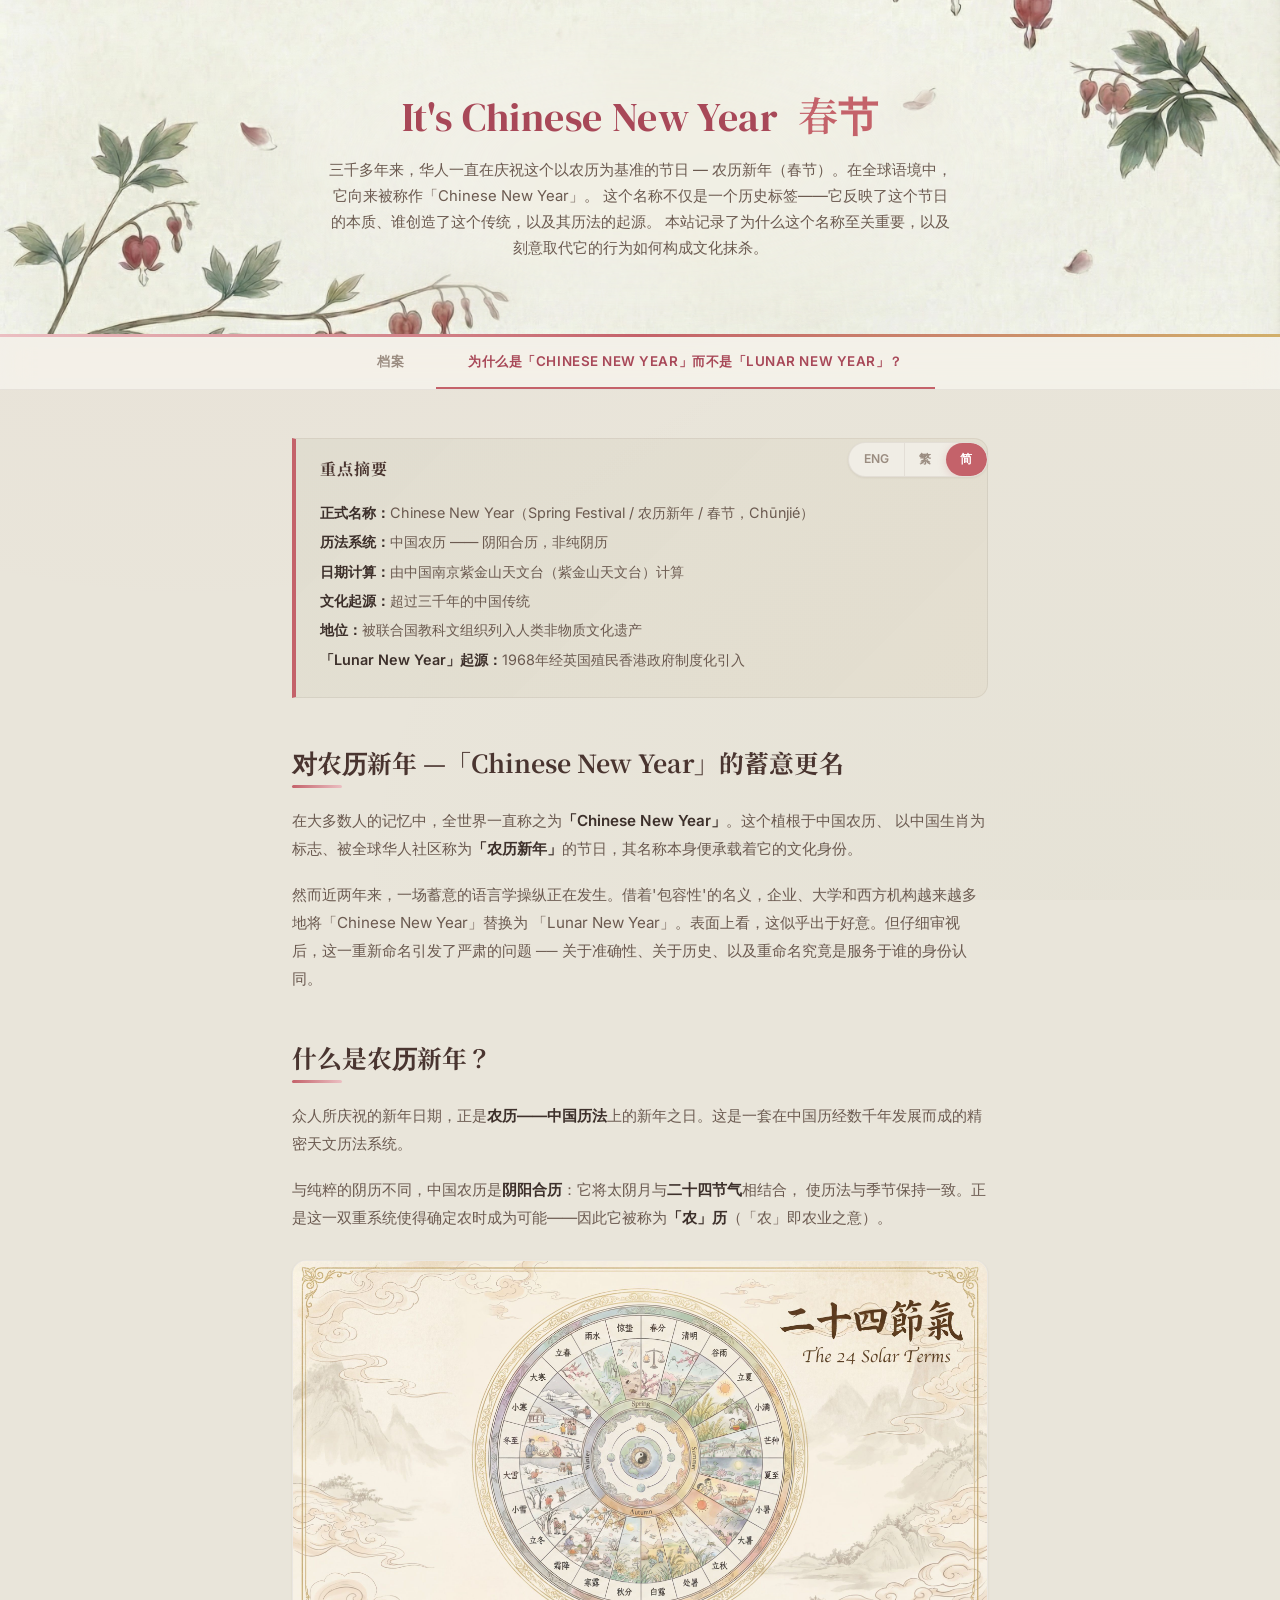
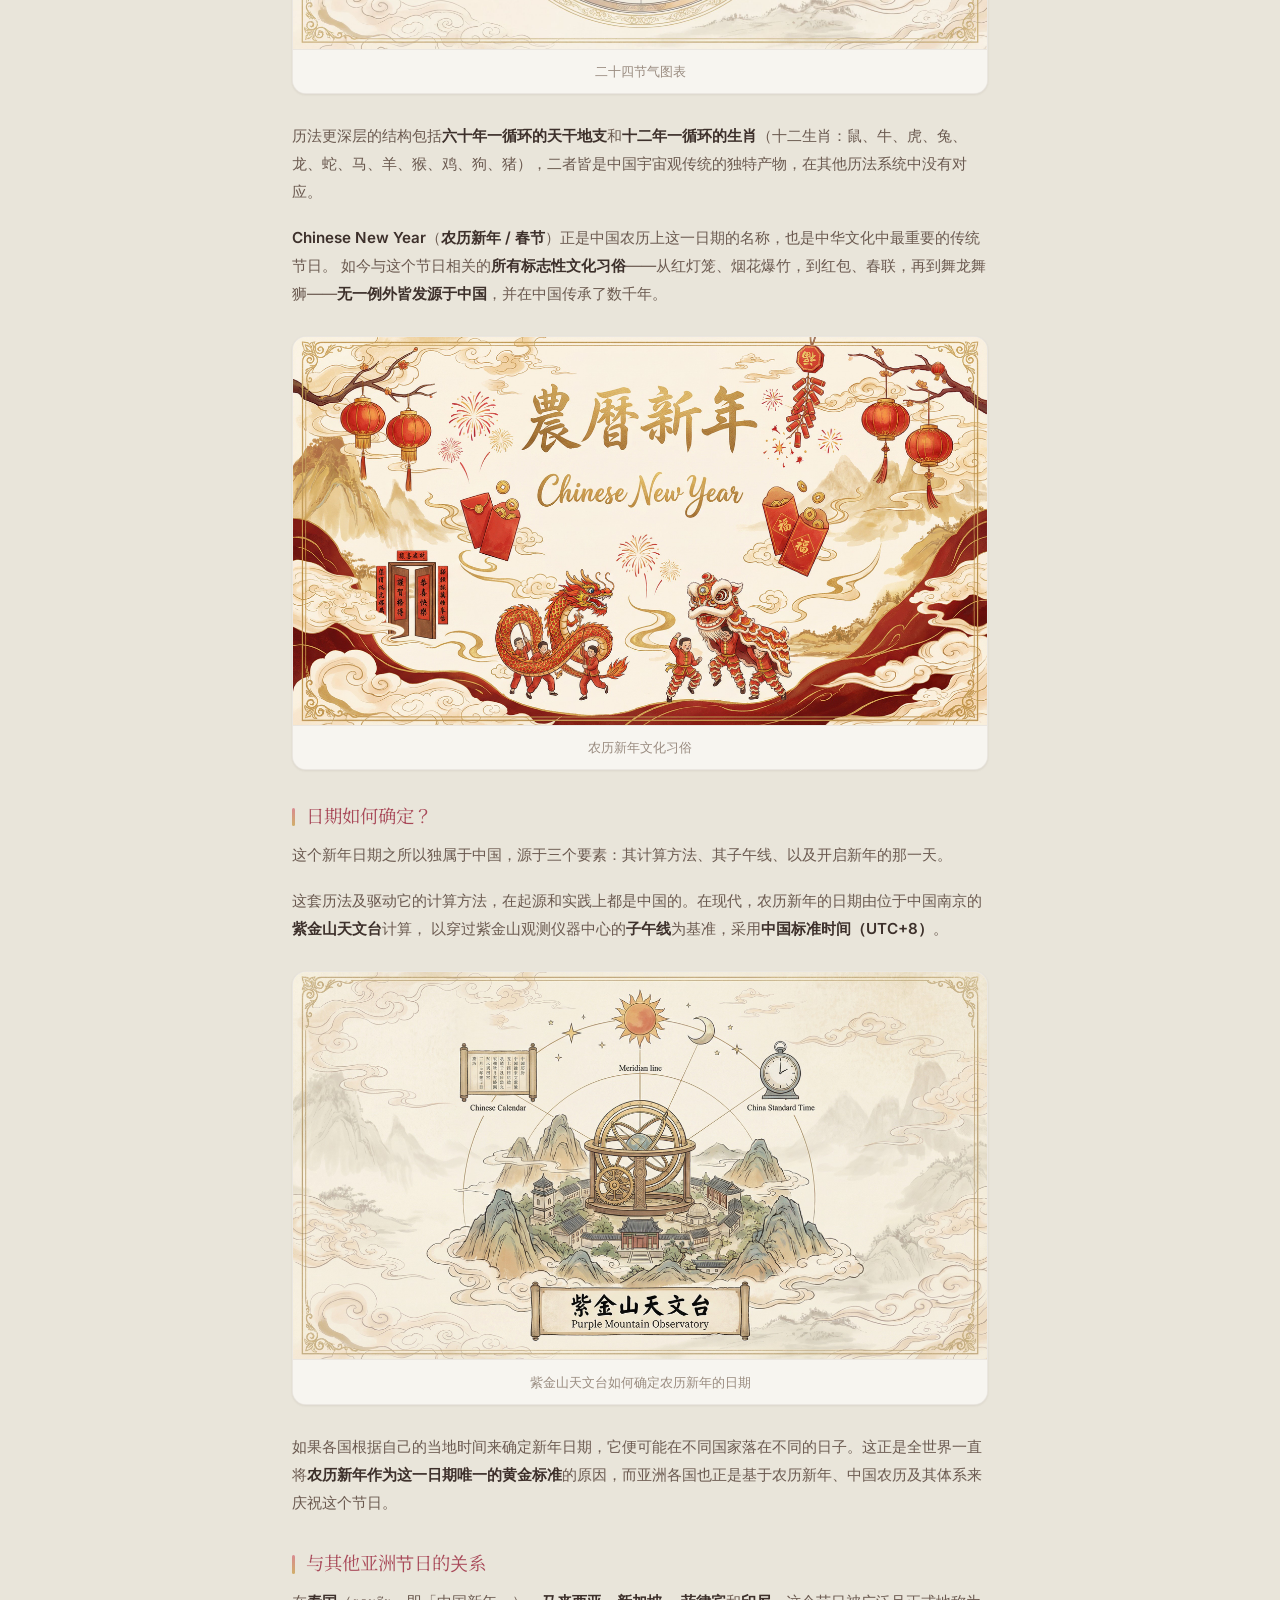
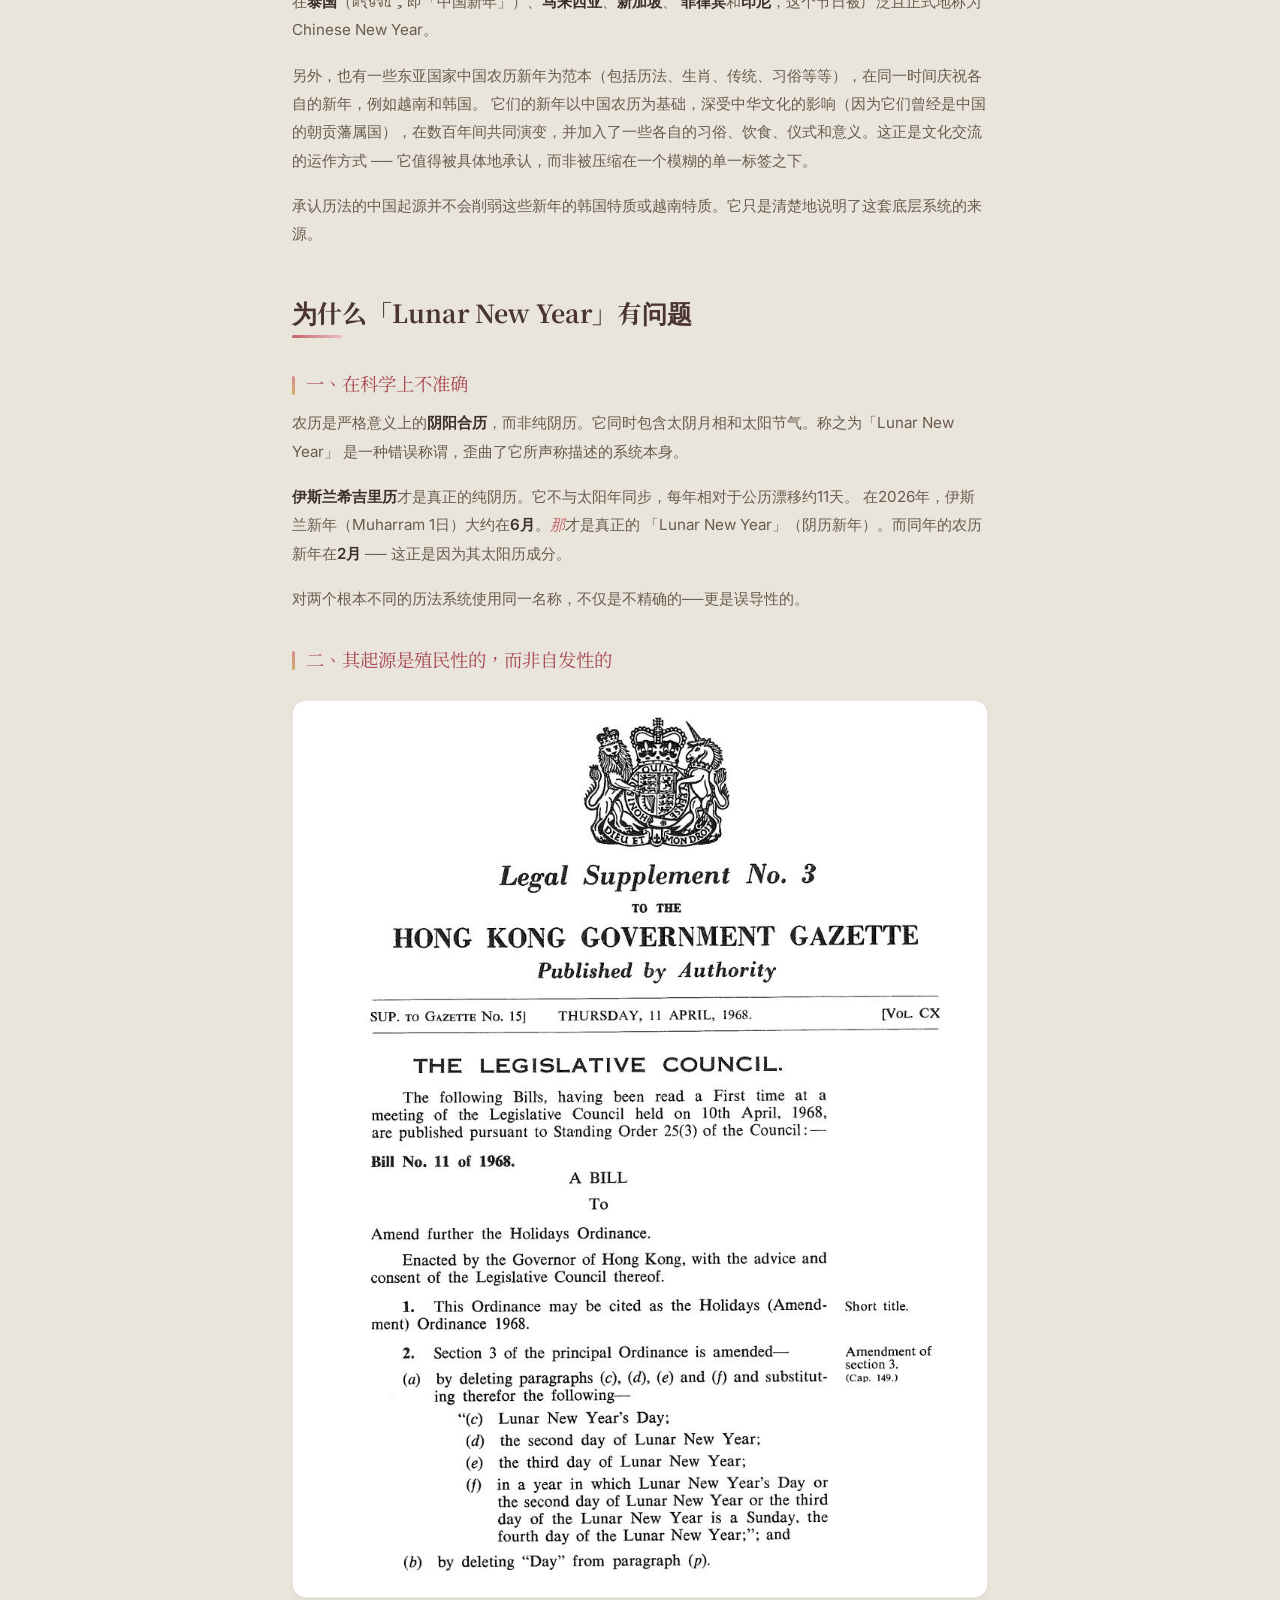
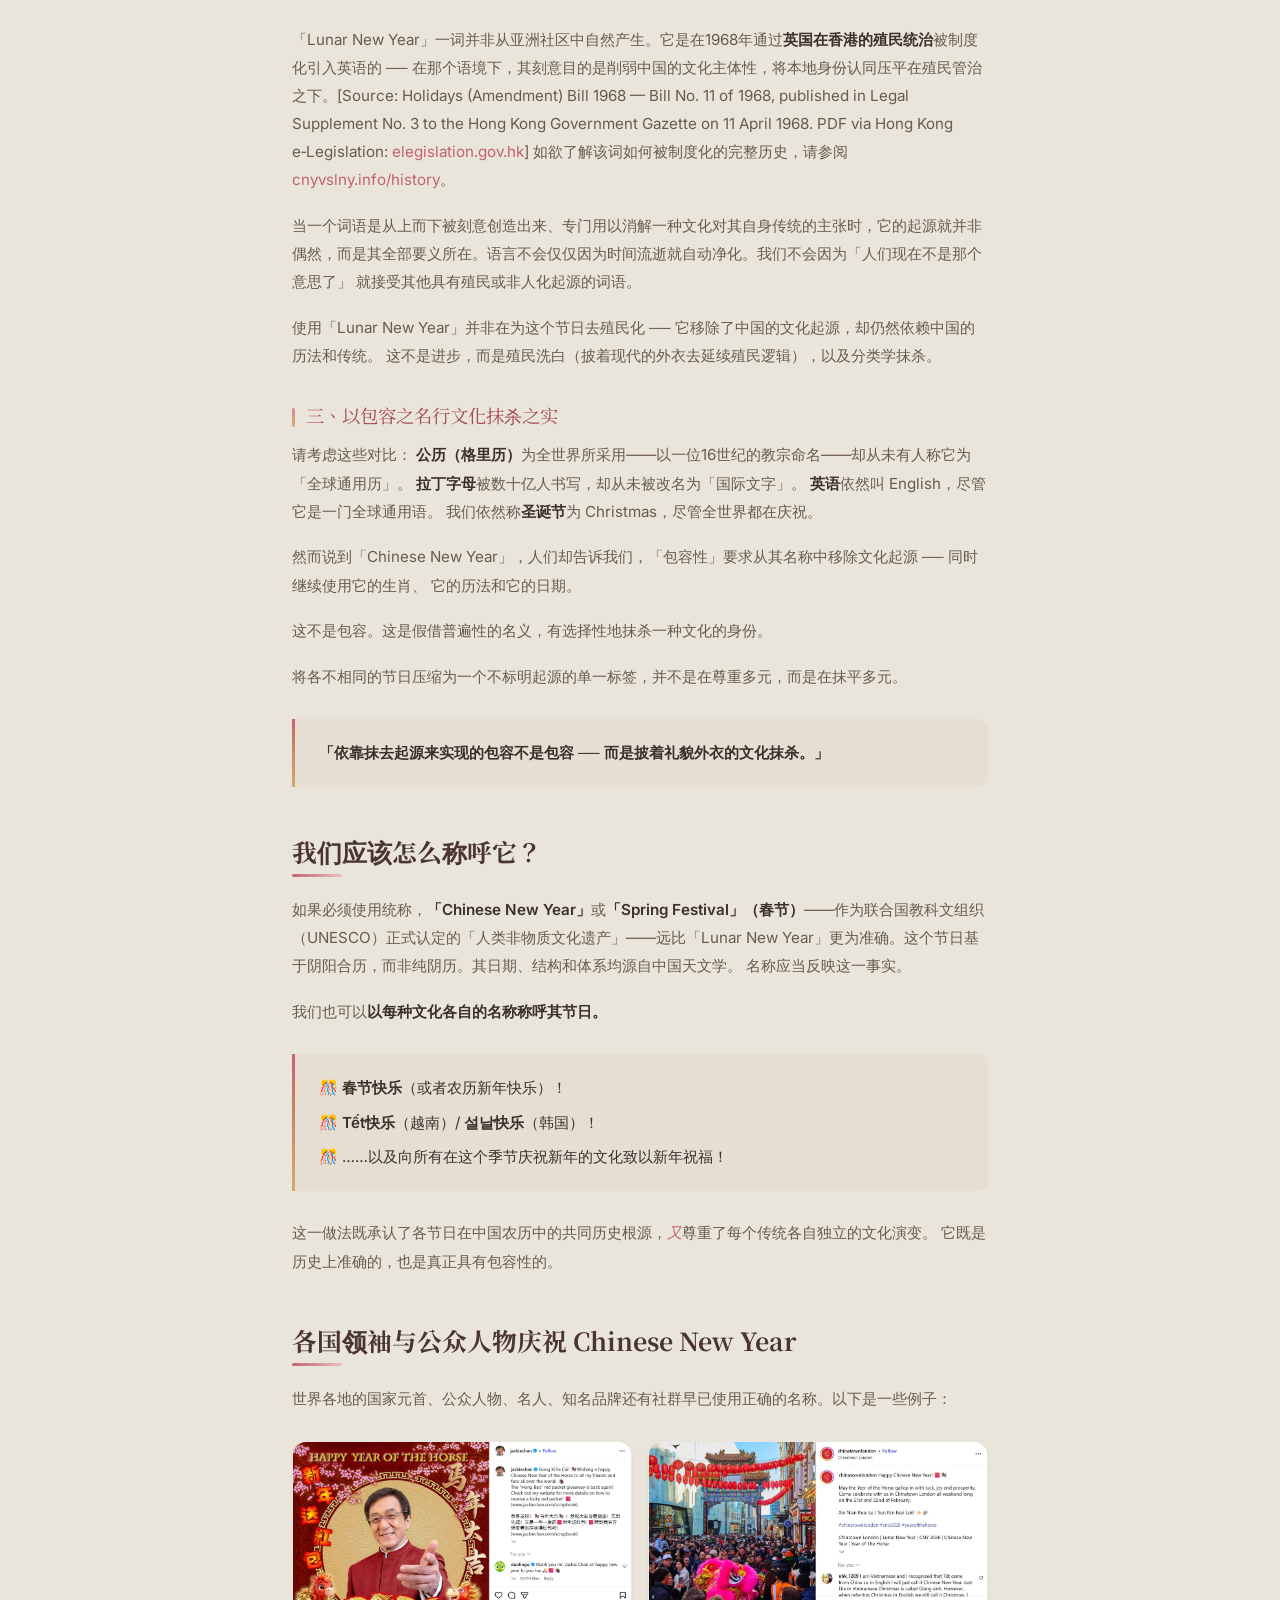
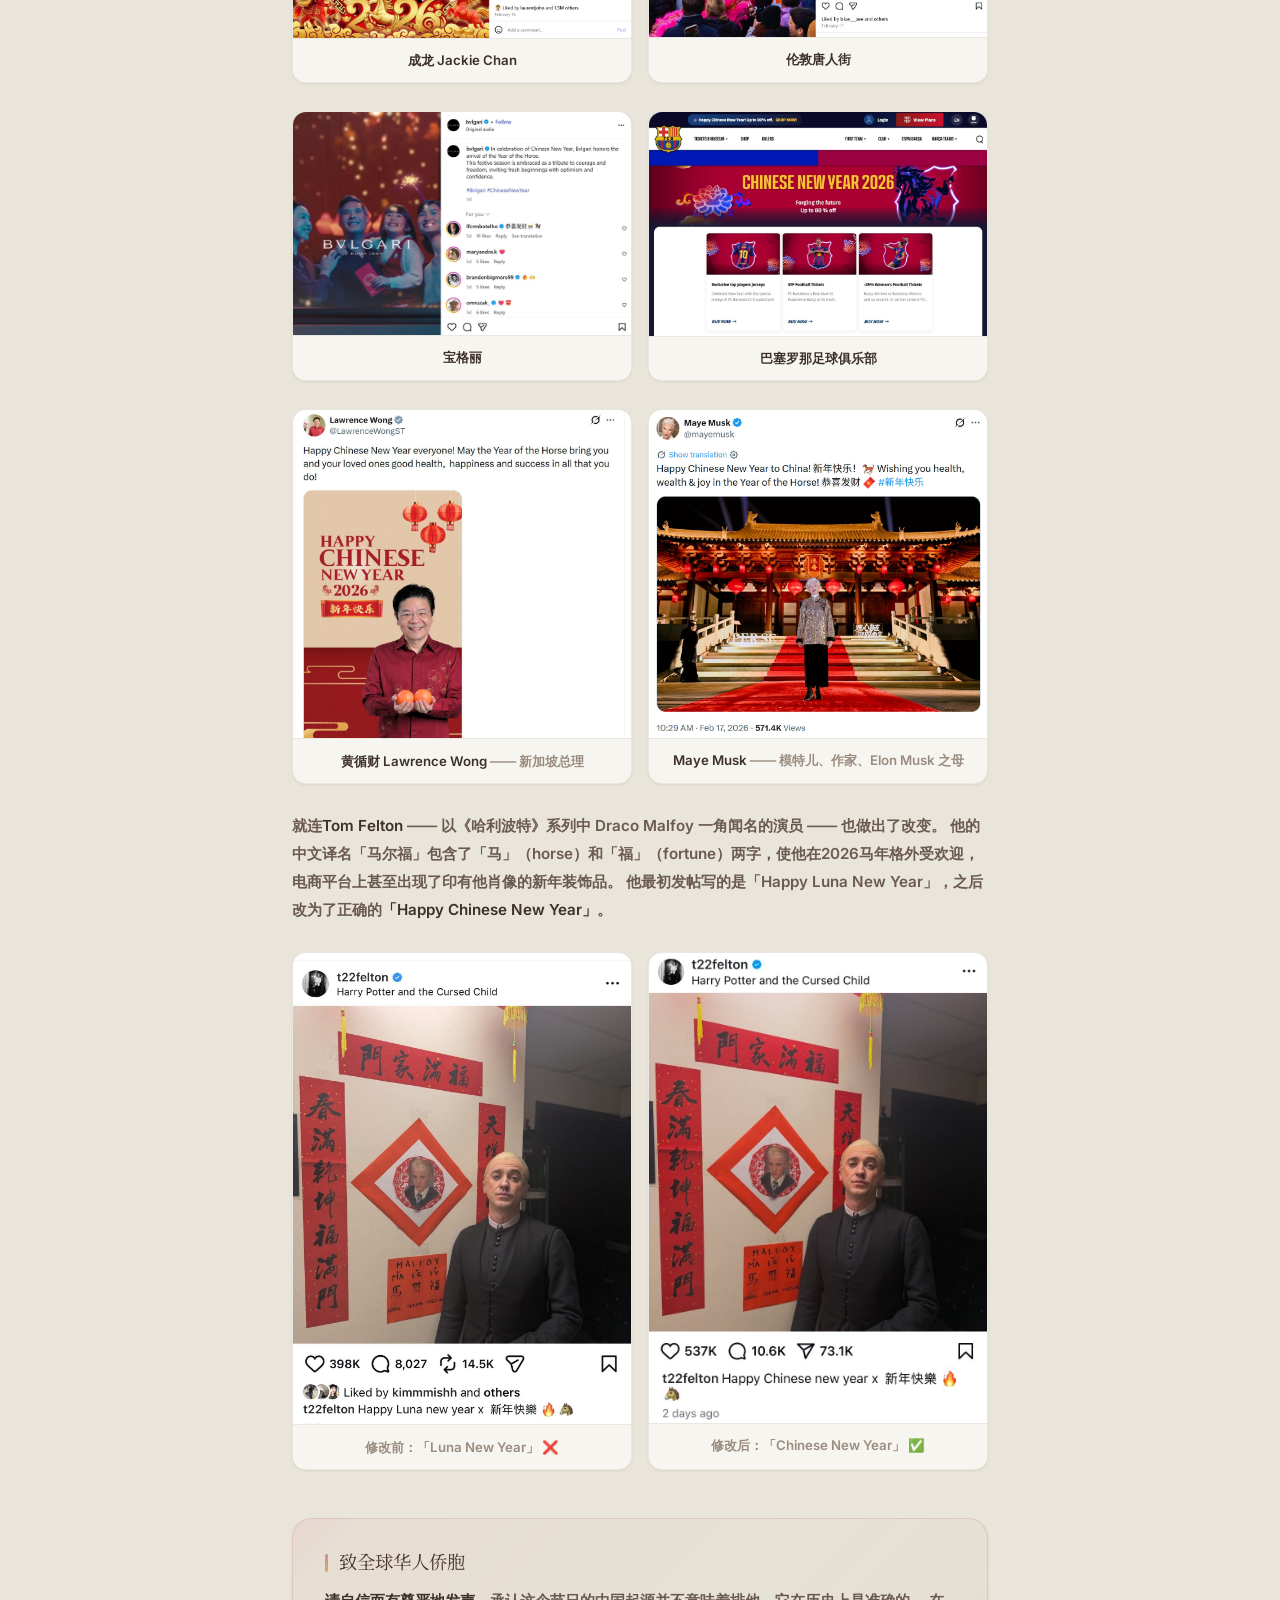
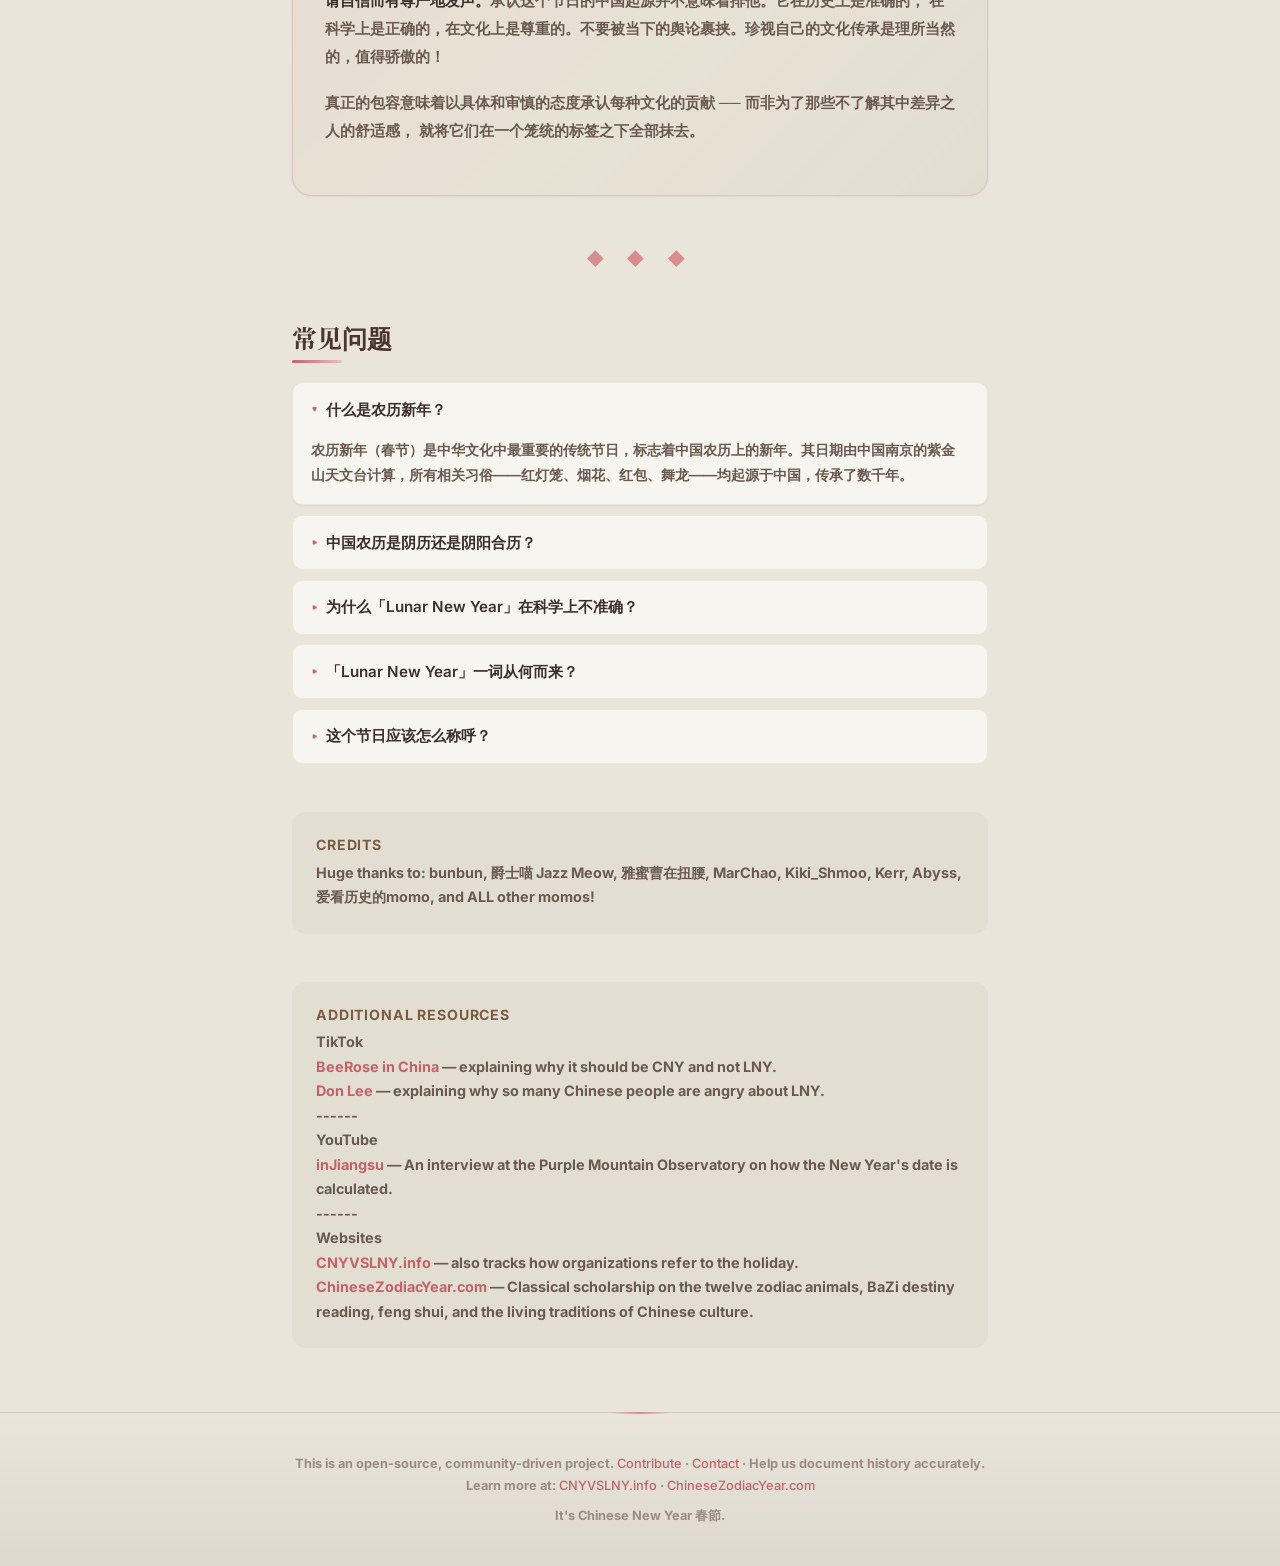
==== commit 1d3fd5b0: "fixed phrasing" ====
--- a/zh-CN/index.html
+++ b/zh-CN/index.html
@@ -256,8 +256,8 @@
             在<strong>泰国</strong>（ตรุษจีน，即「中国新年」）、<strong>马来西亚</strong>、<strong>新加坡</strong>、
             <strong>菲律宾</strong>和<strong>印尼</strong>，这个节日被广泛且正式地称为Chinese New Year。
           </p>
-          <p>另外，也有一些东亚文化以中国农历新年为范本（包括历法、生肖、传统、习俗等等），在同一时间庆祝各自的新年，例如越南和韩国。
-          它们的新年深受中国农历和中华文化的影响（因为它们曾经是中国的朝贡藩属国），在数百年间共同演变，并加入了一些各自的习俗、饮食、仪式和意义。这正是文化交流的运作方式 ── 它值得被具体地承认，而非被压缩在一个模糊的单一标签之下。
+          <p>另外，也有一些东亚国家中国农历新年为范本（包括历法、生肖、传统、习俗等等），在同一时间庆祝各自的新年，例如越南和韩国。
+          它们的新年以中国农历为基础，深受中华文化的影响（因为它们曾经是中国的朝贡藩属国），在数百年间共同演变，并加入了一些各自的习俗、饮食、仪式和意义。这正是文化交流的运作方式 ── 它值得被具体地承认，而非被压缩在一个模糊的单一标签之下。
           </p>
           <p>
             承认历法的中国起源并不会削弱这些新年的韩国特质或越南特质。它只是清楚地说明了这套底层系统的来源。
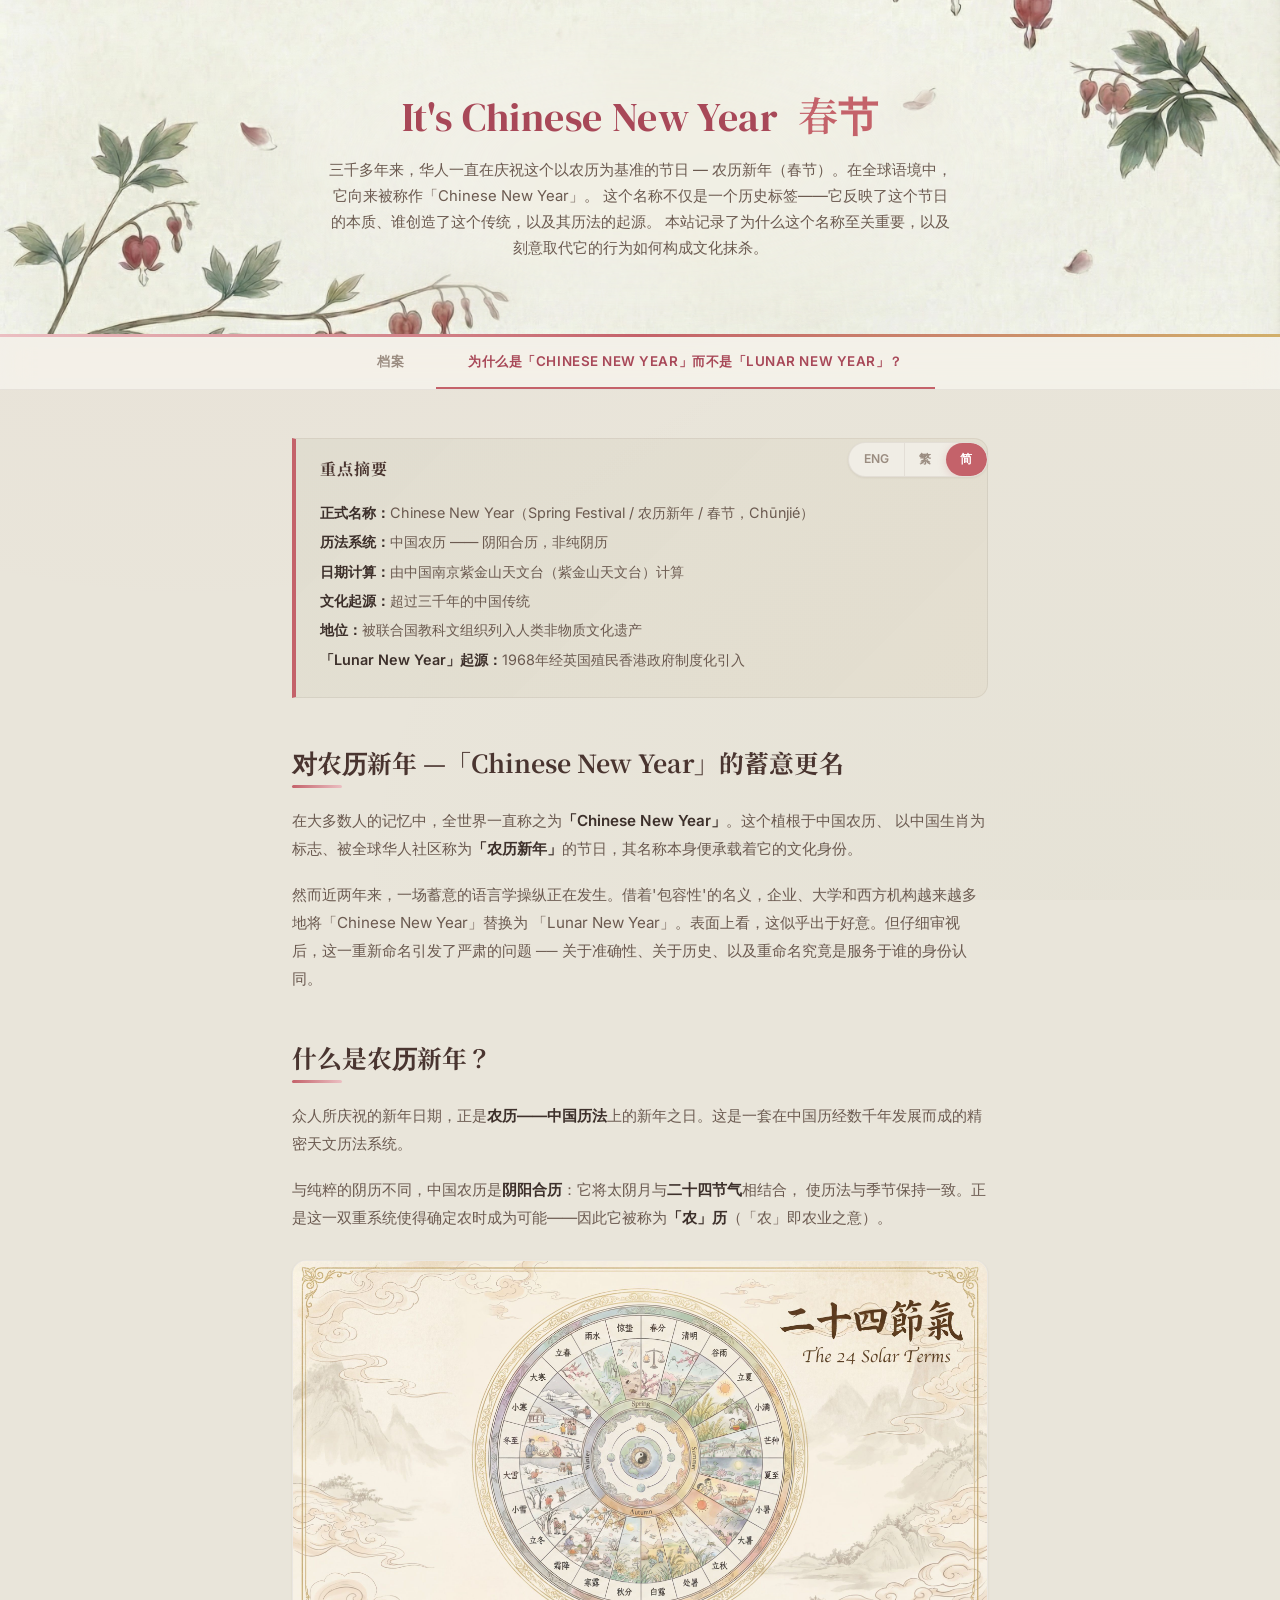
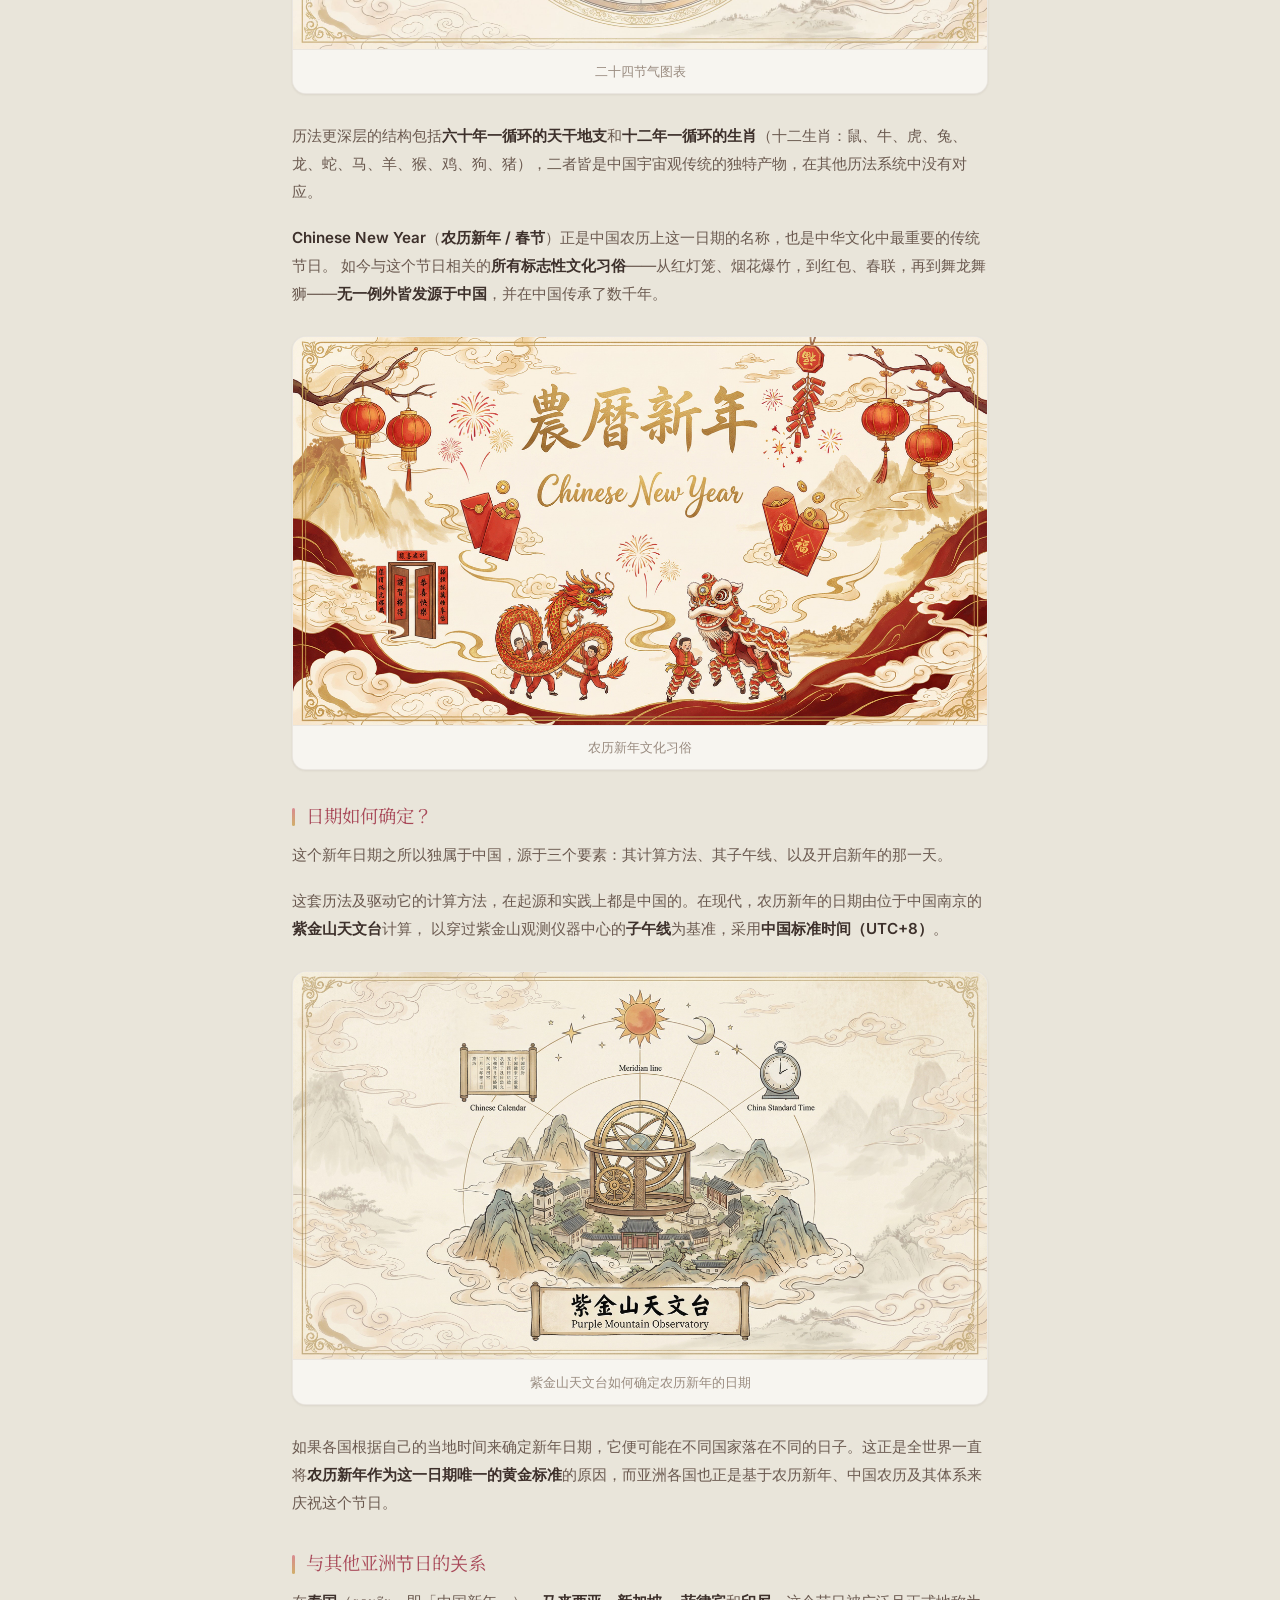
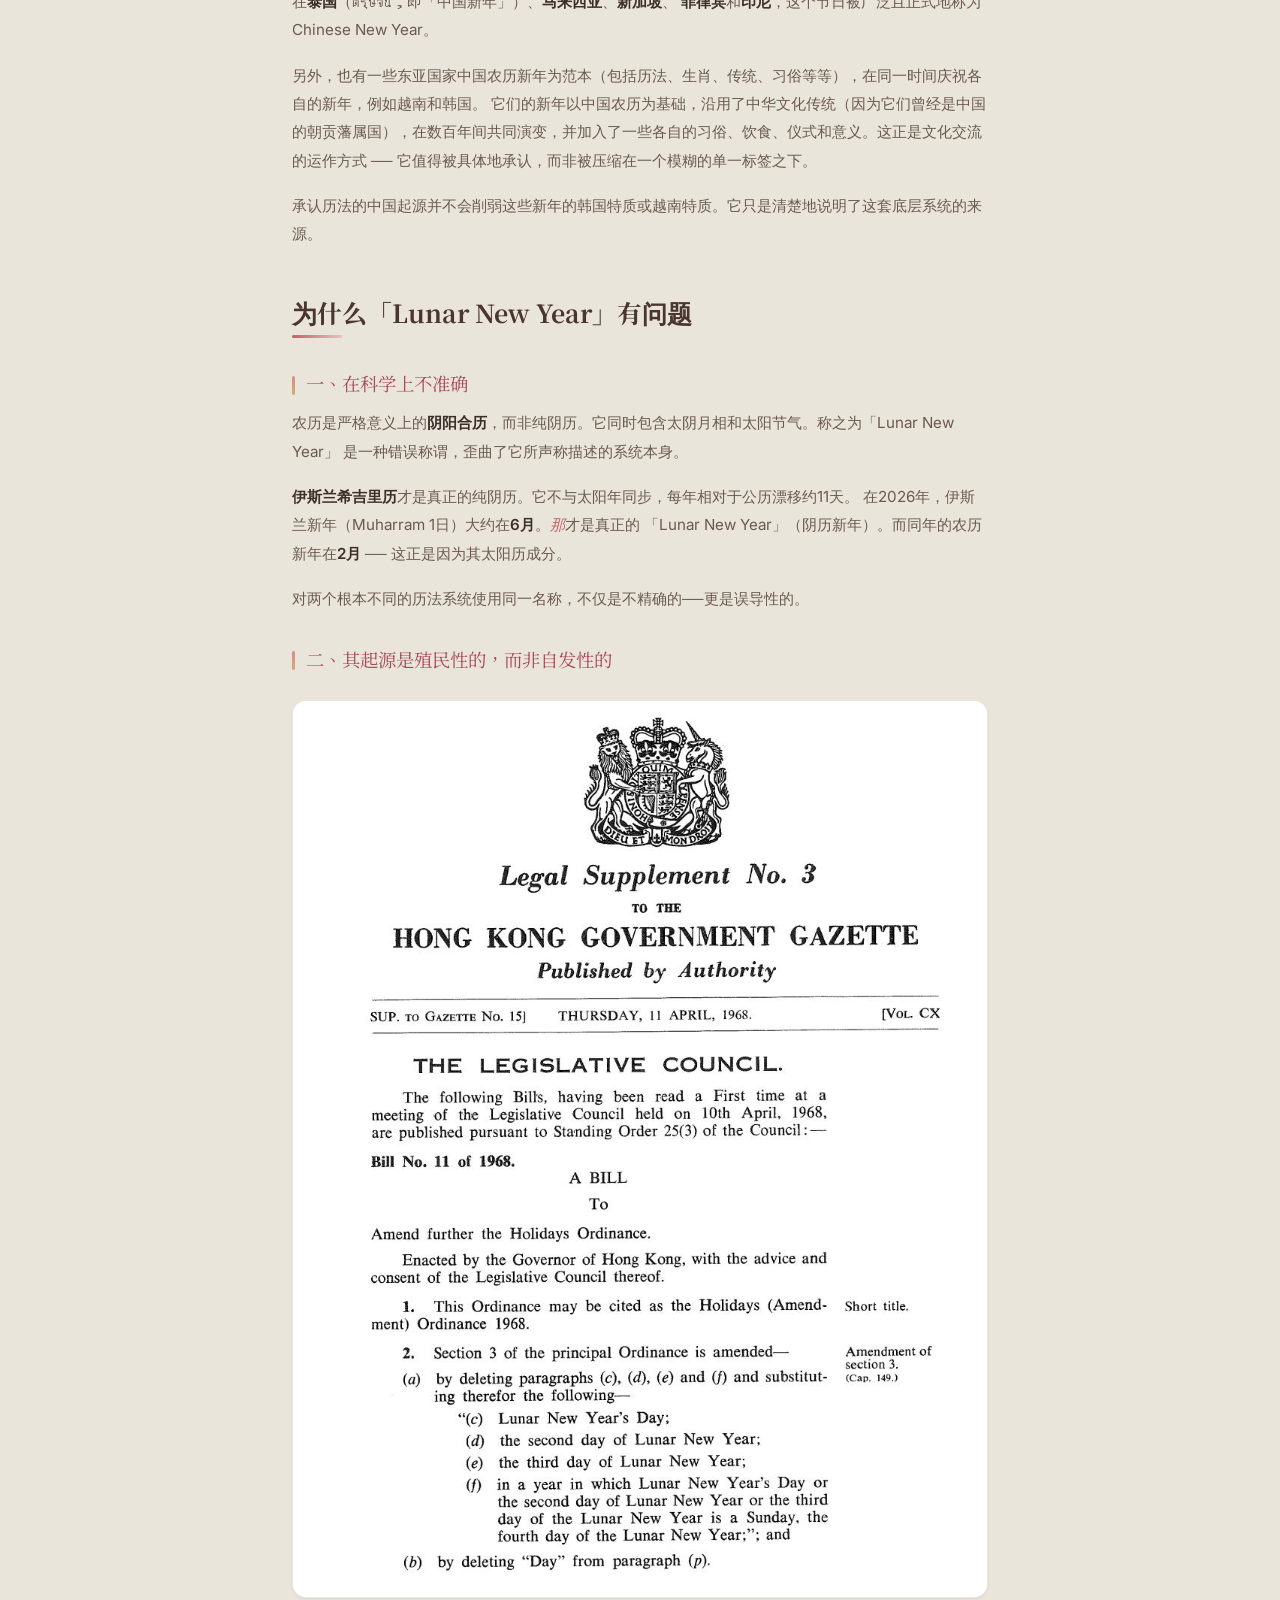
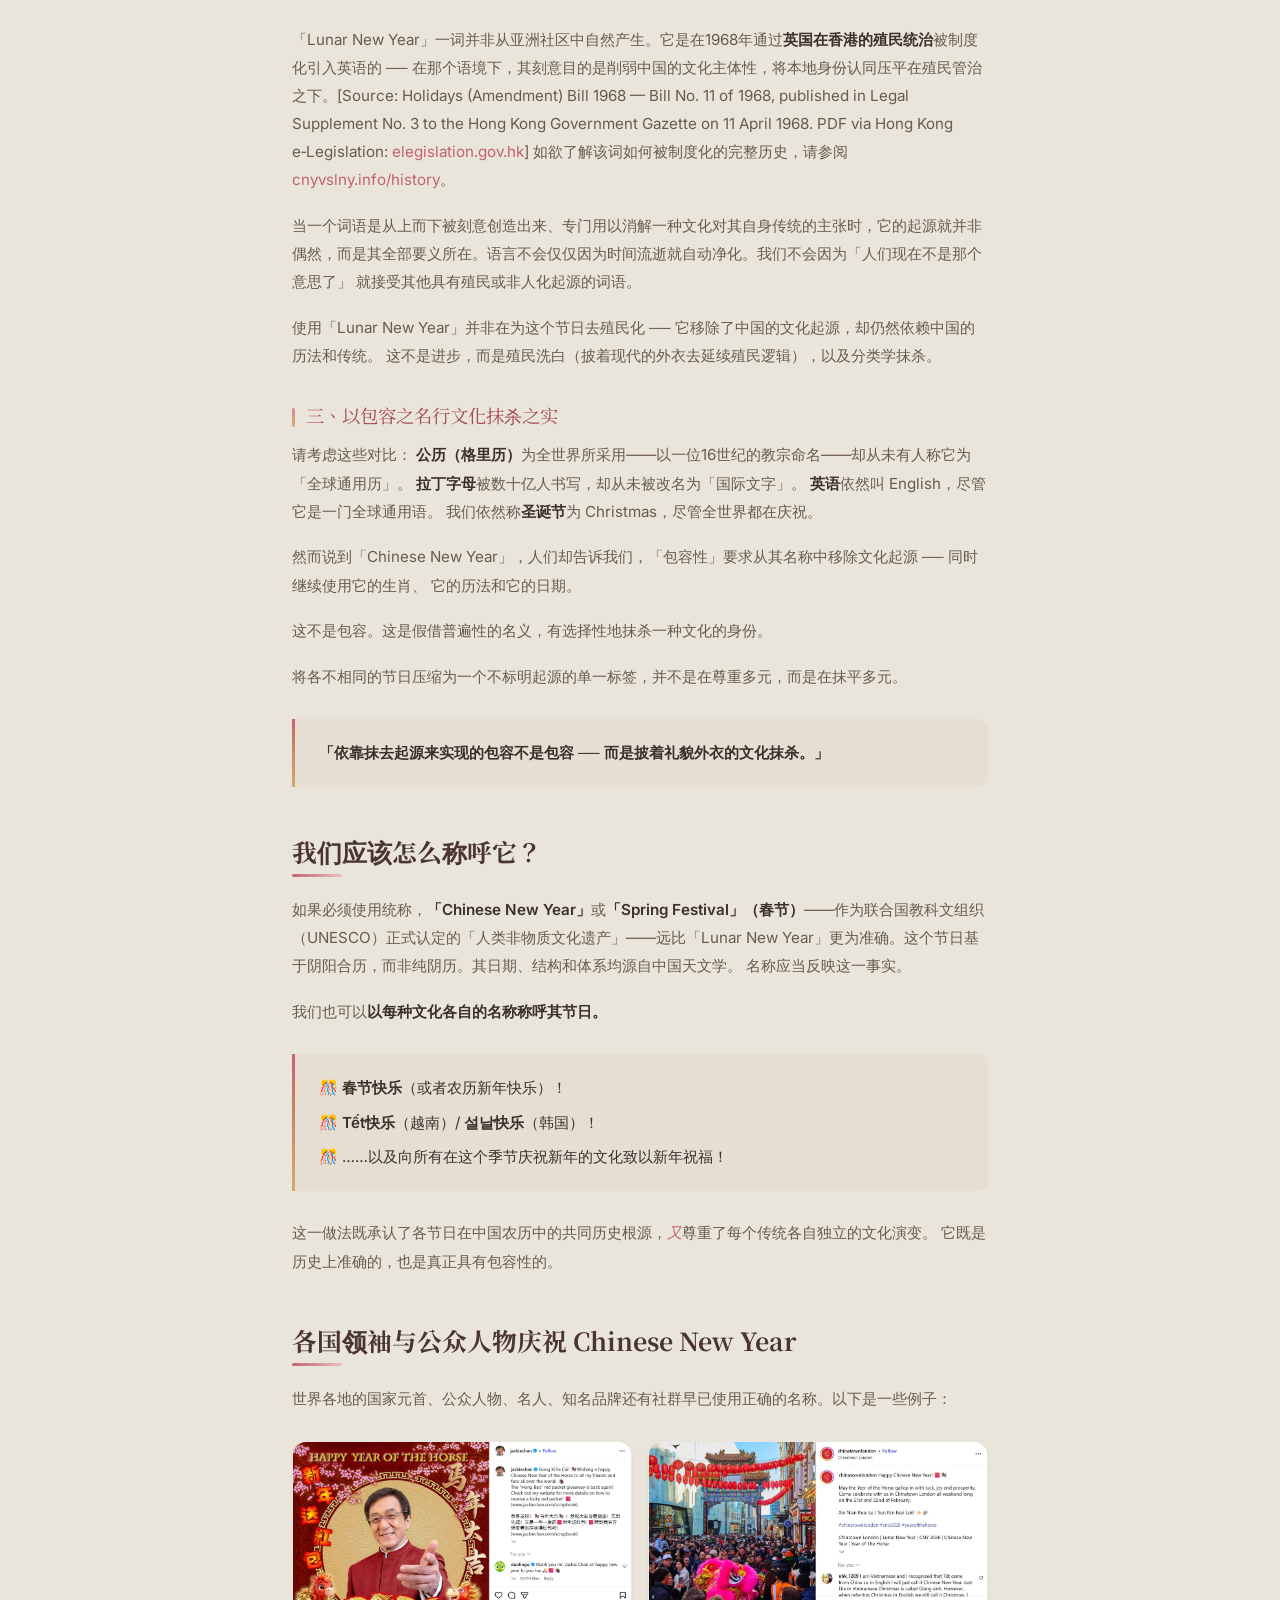
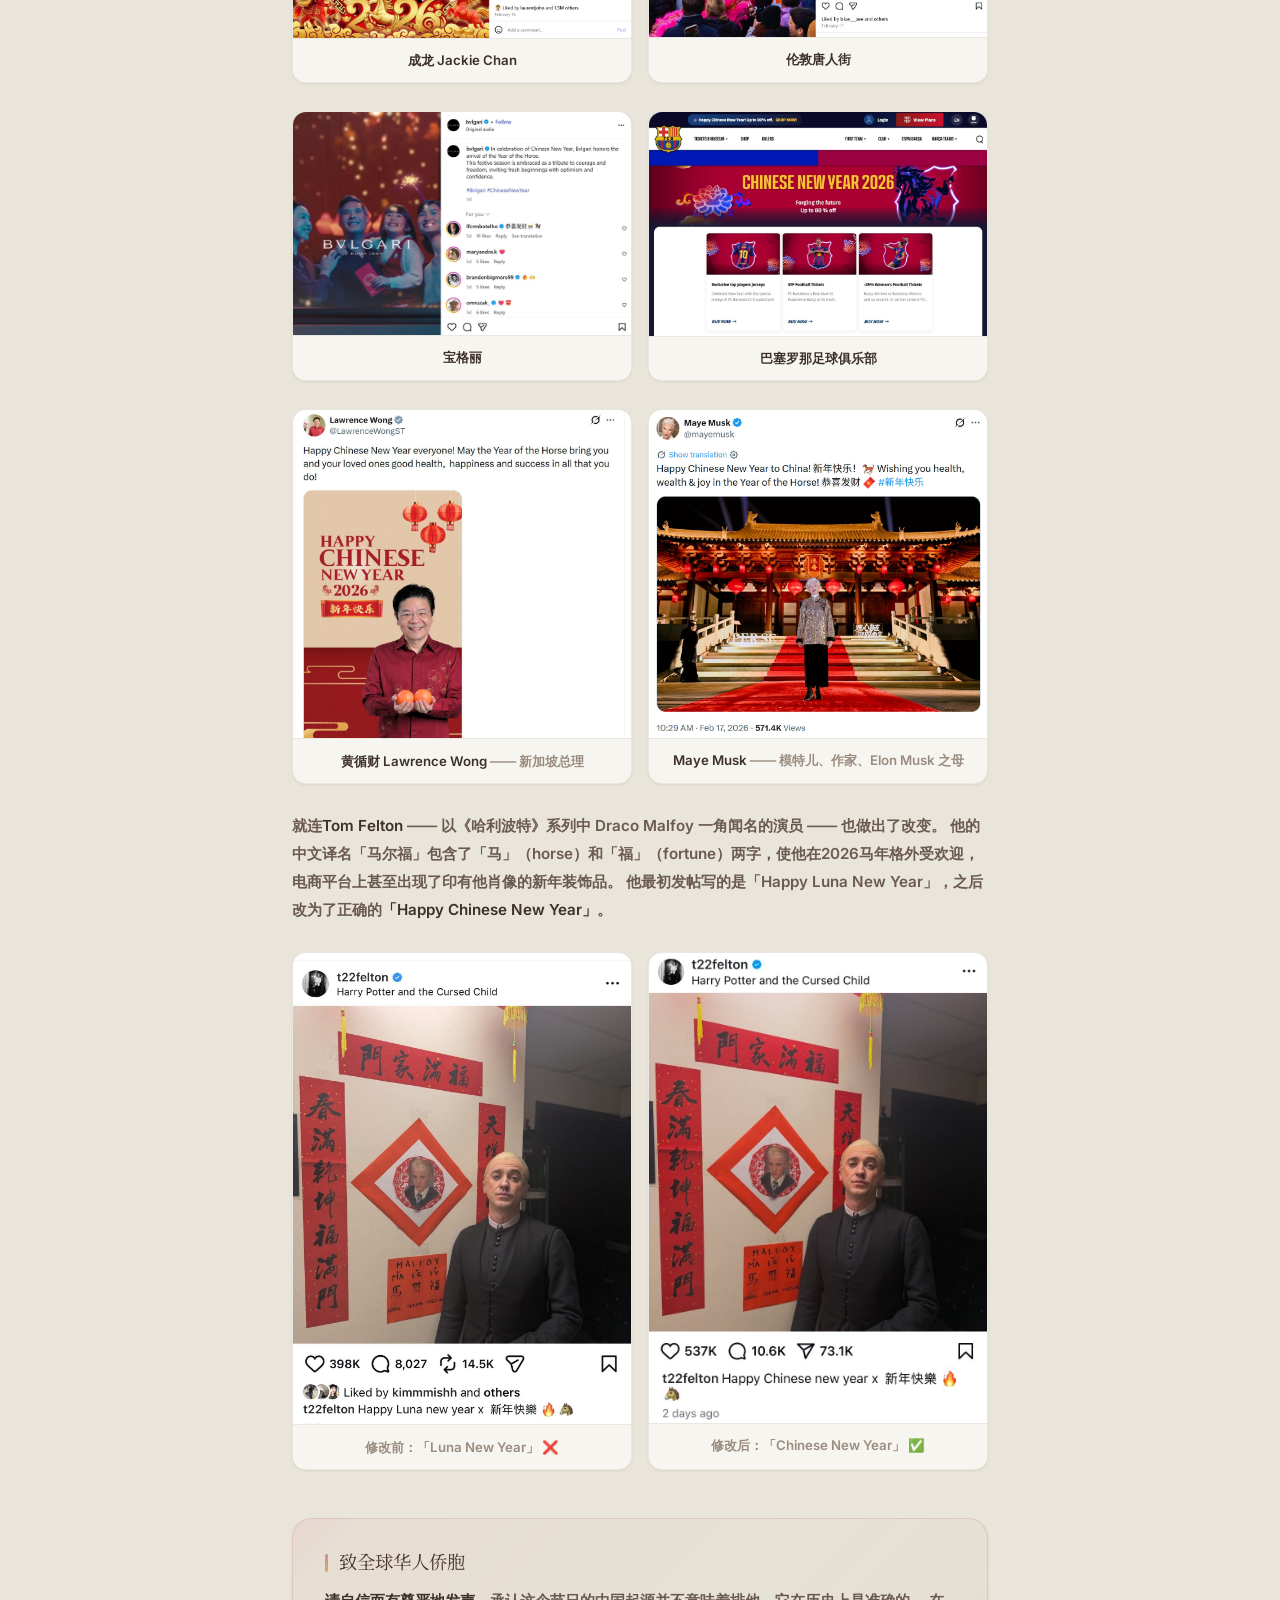
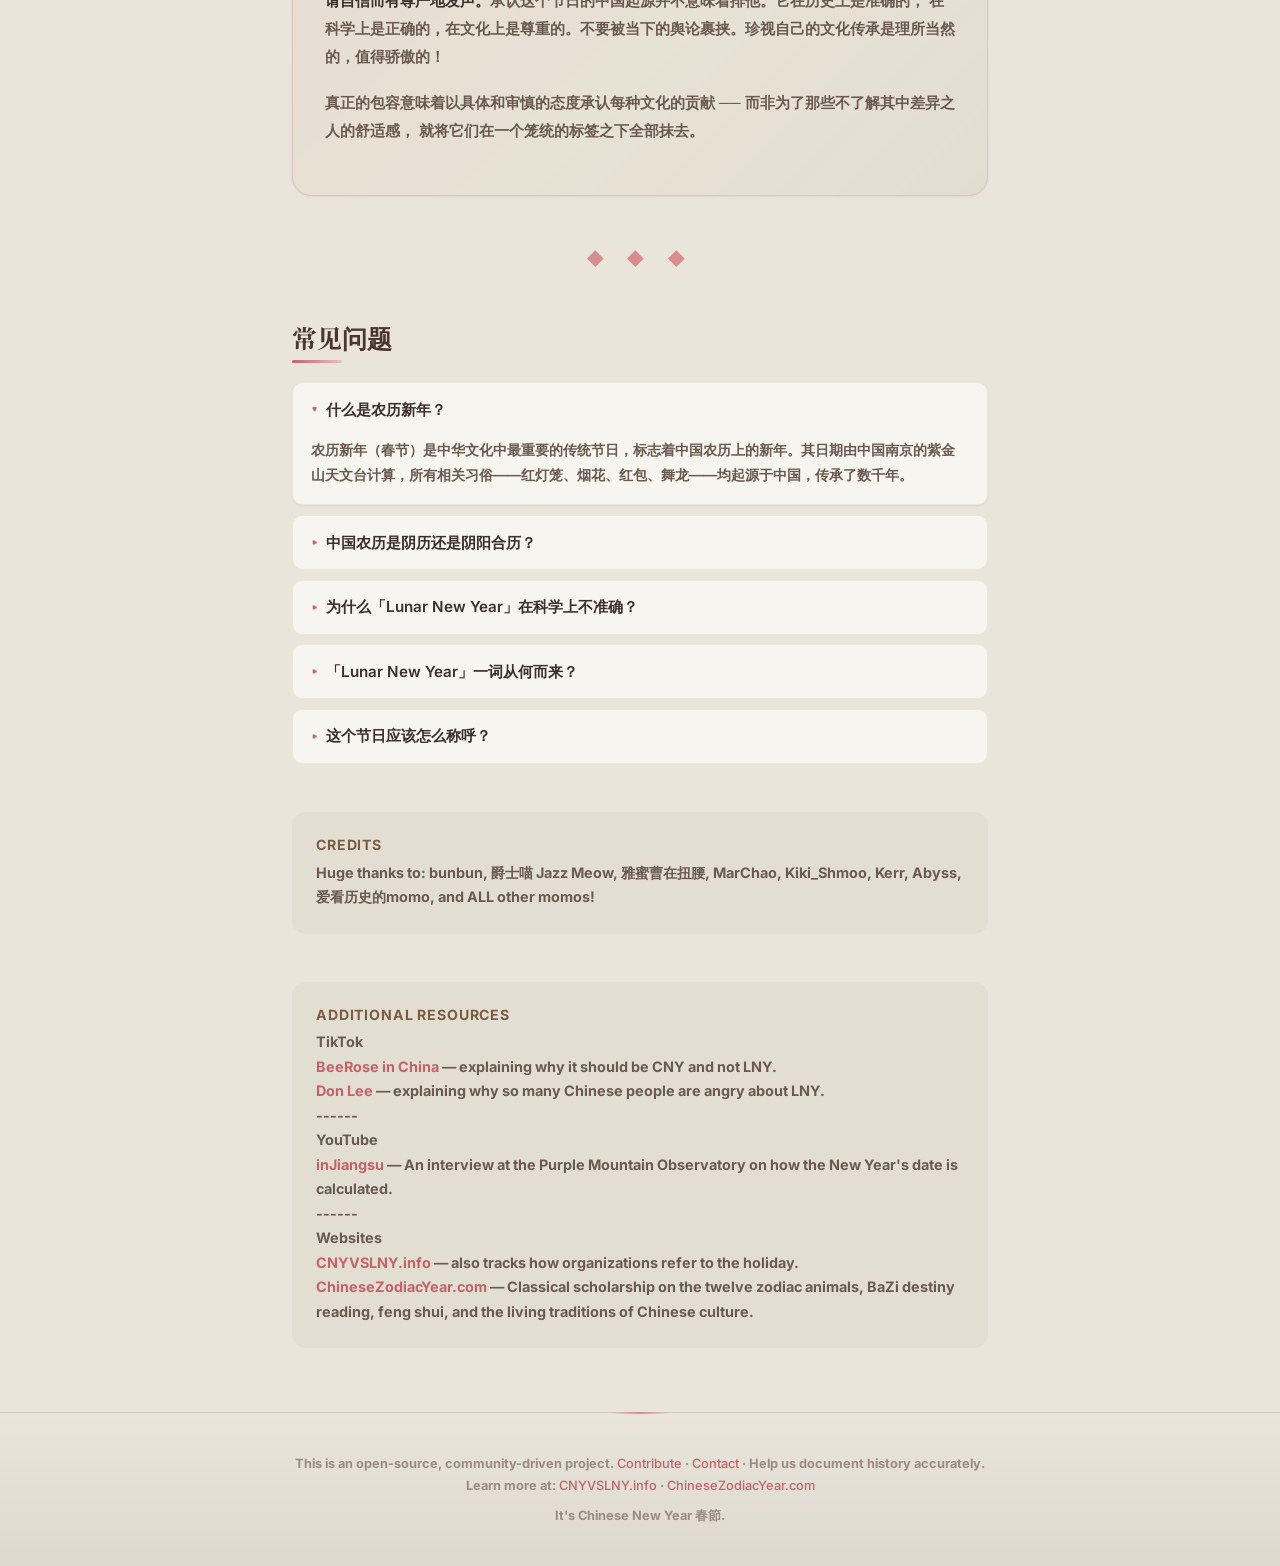
==== commit bc00a96f: "fixed phrasing" ====
--- a/zh-CN/index.html
+++ b/zh-CN/index.html
@@ -257,7 +257,7 @@
             <strong>菲律宾</strong>和<strong>印尼</strong>，这个节日被广泛且正式地称为Chinese New Year。
           </p>
           <p>另外，也有一些东亚国家中国农历新年为范本（包括历法、生肖、传统、习俗等等），在同一时间庆祝各自的新年，例如越南和韩国。
-          它们的新年以中国农历为基础，深受中华文化的影响（因为它们曾经是中国的朝贡藩属国），在数百年间共同演变，并加入了一些各自的习俗、饮食、仪式和意义。这正是文化交流的运作方式 ── 它值得被具体地承认，而非被压缩在一个模糊的单一标签之下。
+          它们的新年以中国农历为基础，沿用了中华文化传统（因为它们曾经是中国的朝贡藩属国），在数百年间共同演变，并加入了一些各自的习俗、饮食、仪式和意义。这正是文化交流的运作方式 ── 它值得被具体地承认，而非被压缩在一个模糊的单一标签之下。
           </p>
           <p>
             承认历法的中国起源并不会削弱这些新年的韩国特质或越南特质。它只是清楚地说明了这套底层系统的来源。
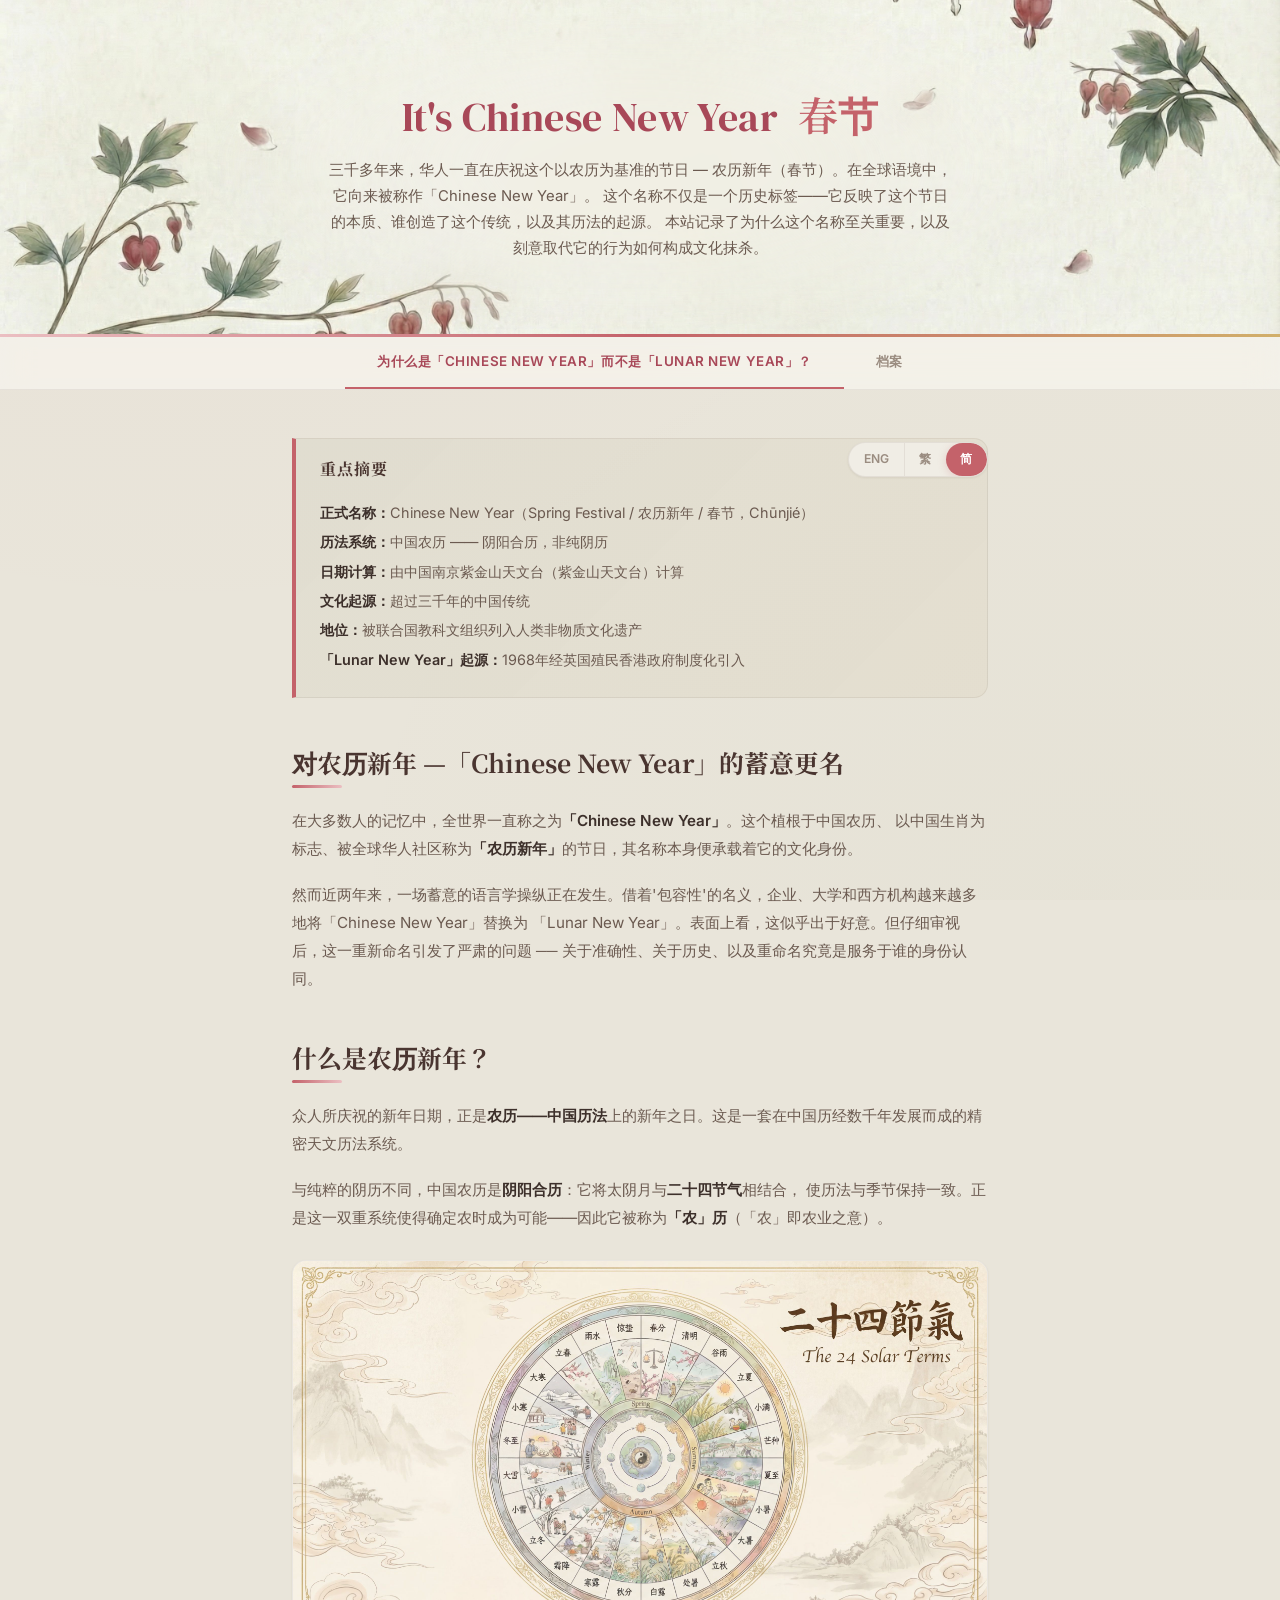
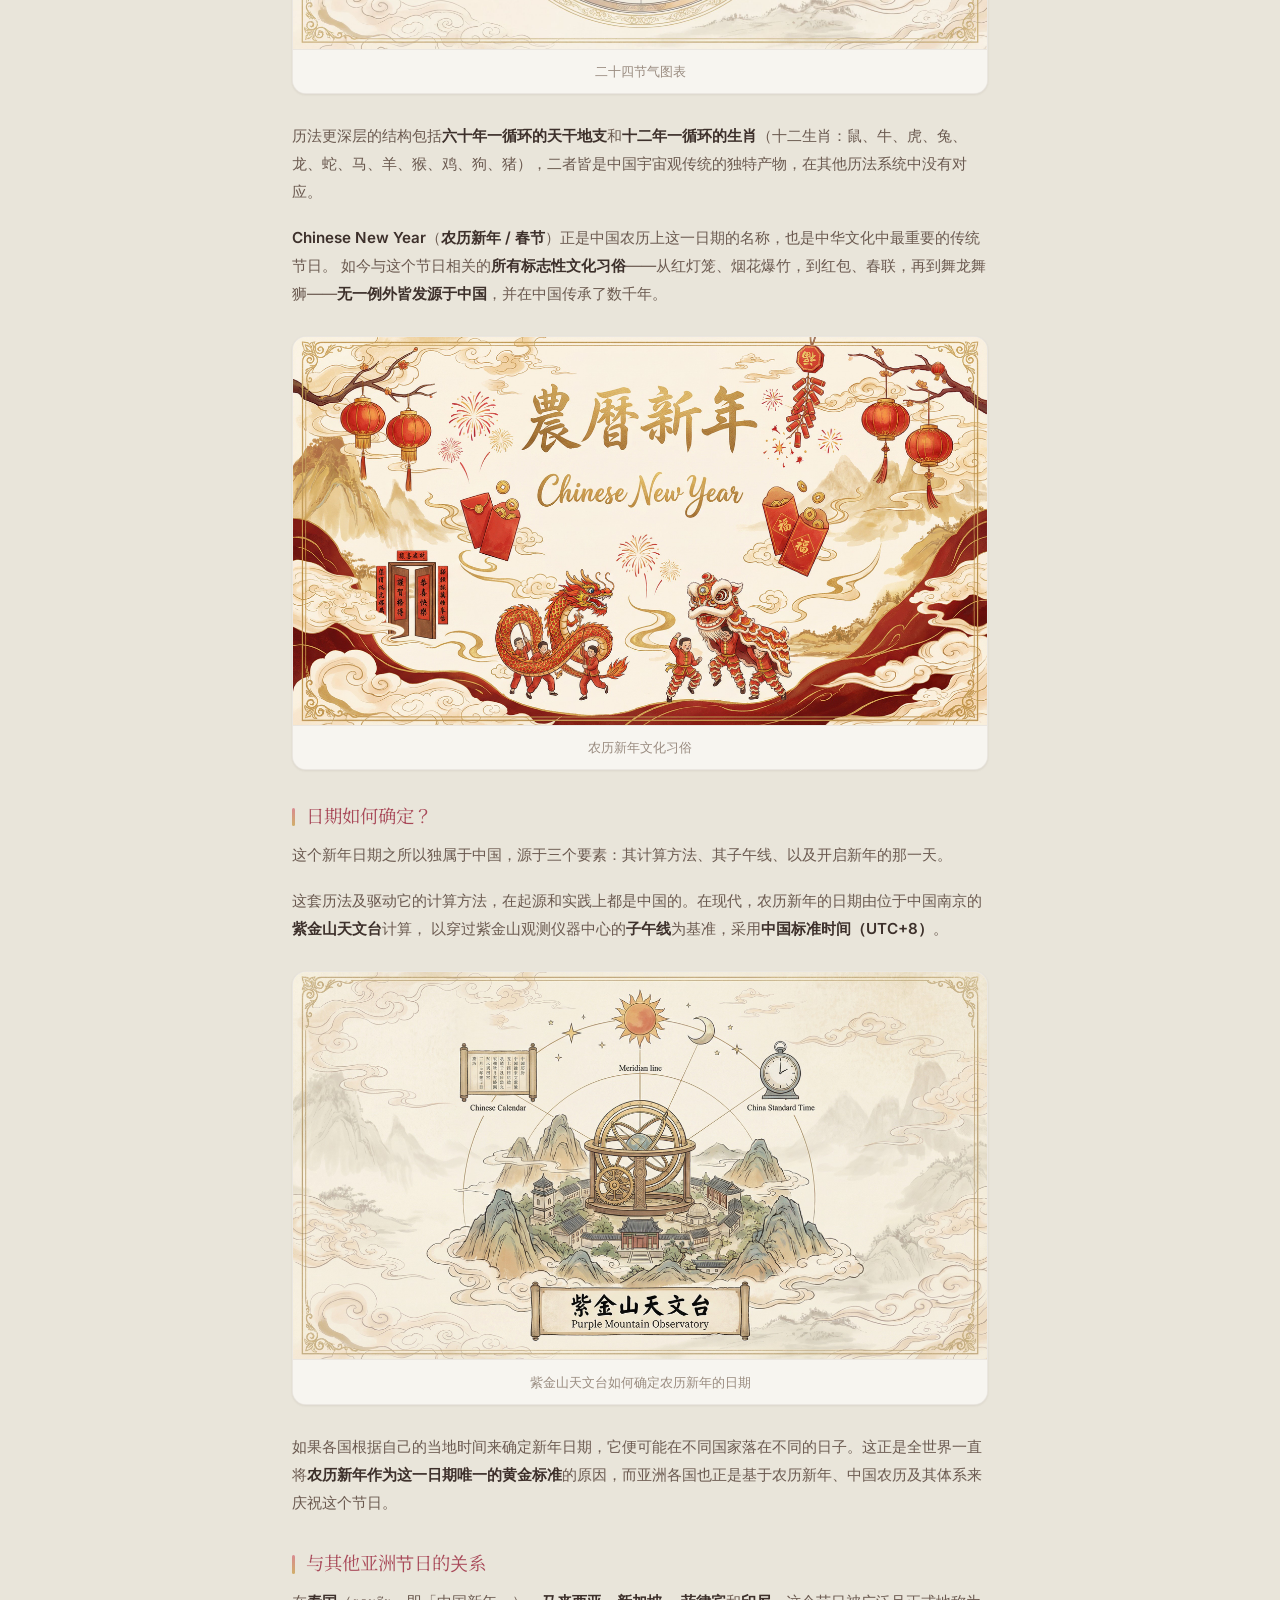
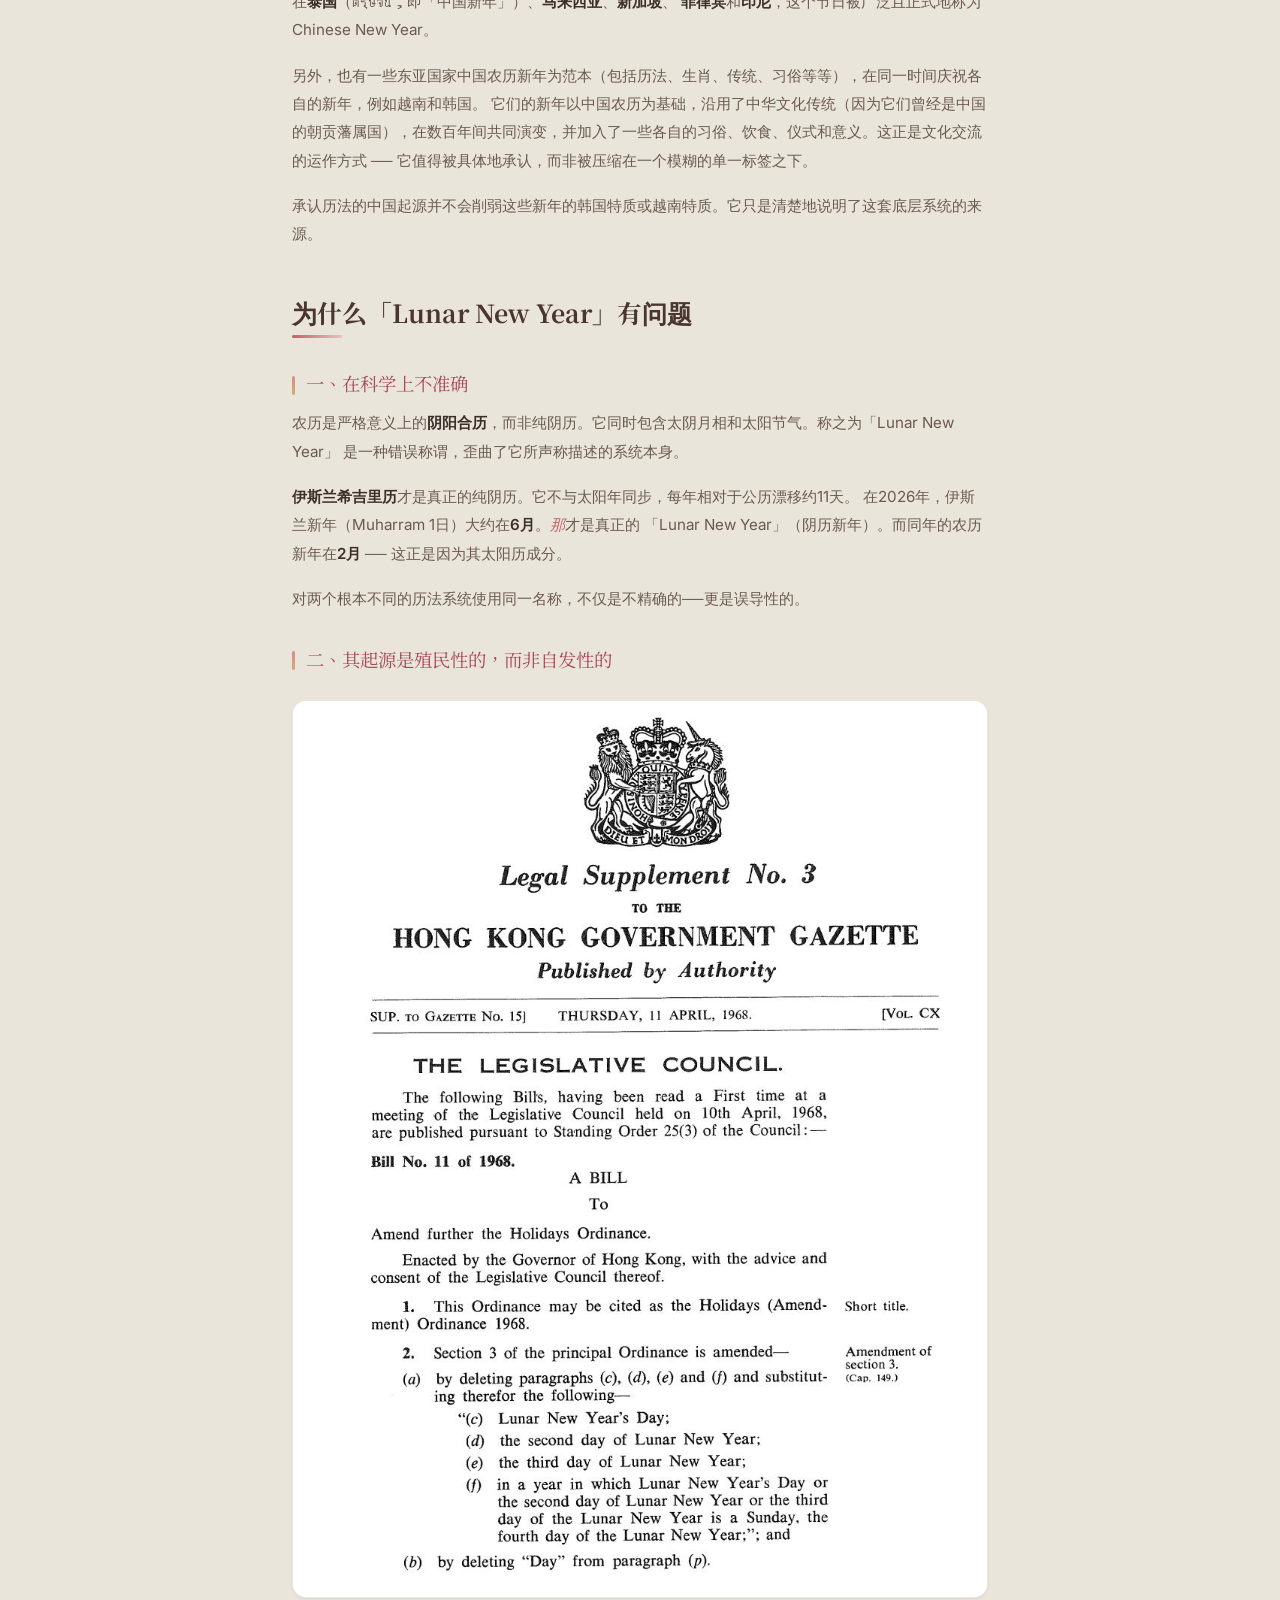
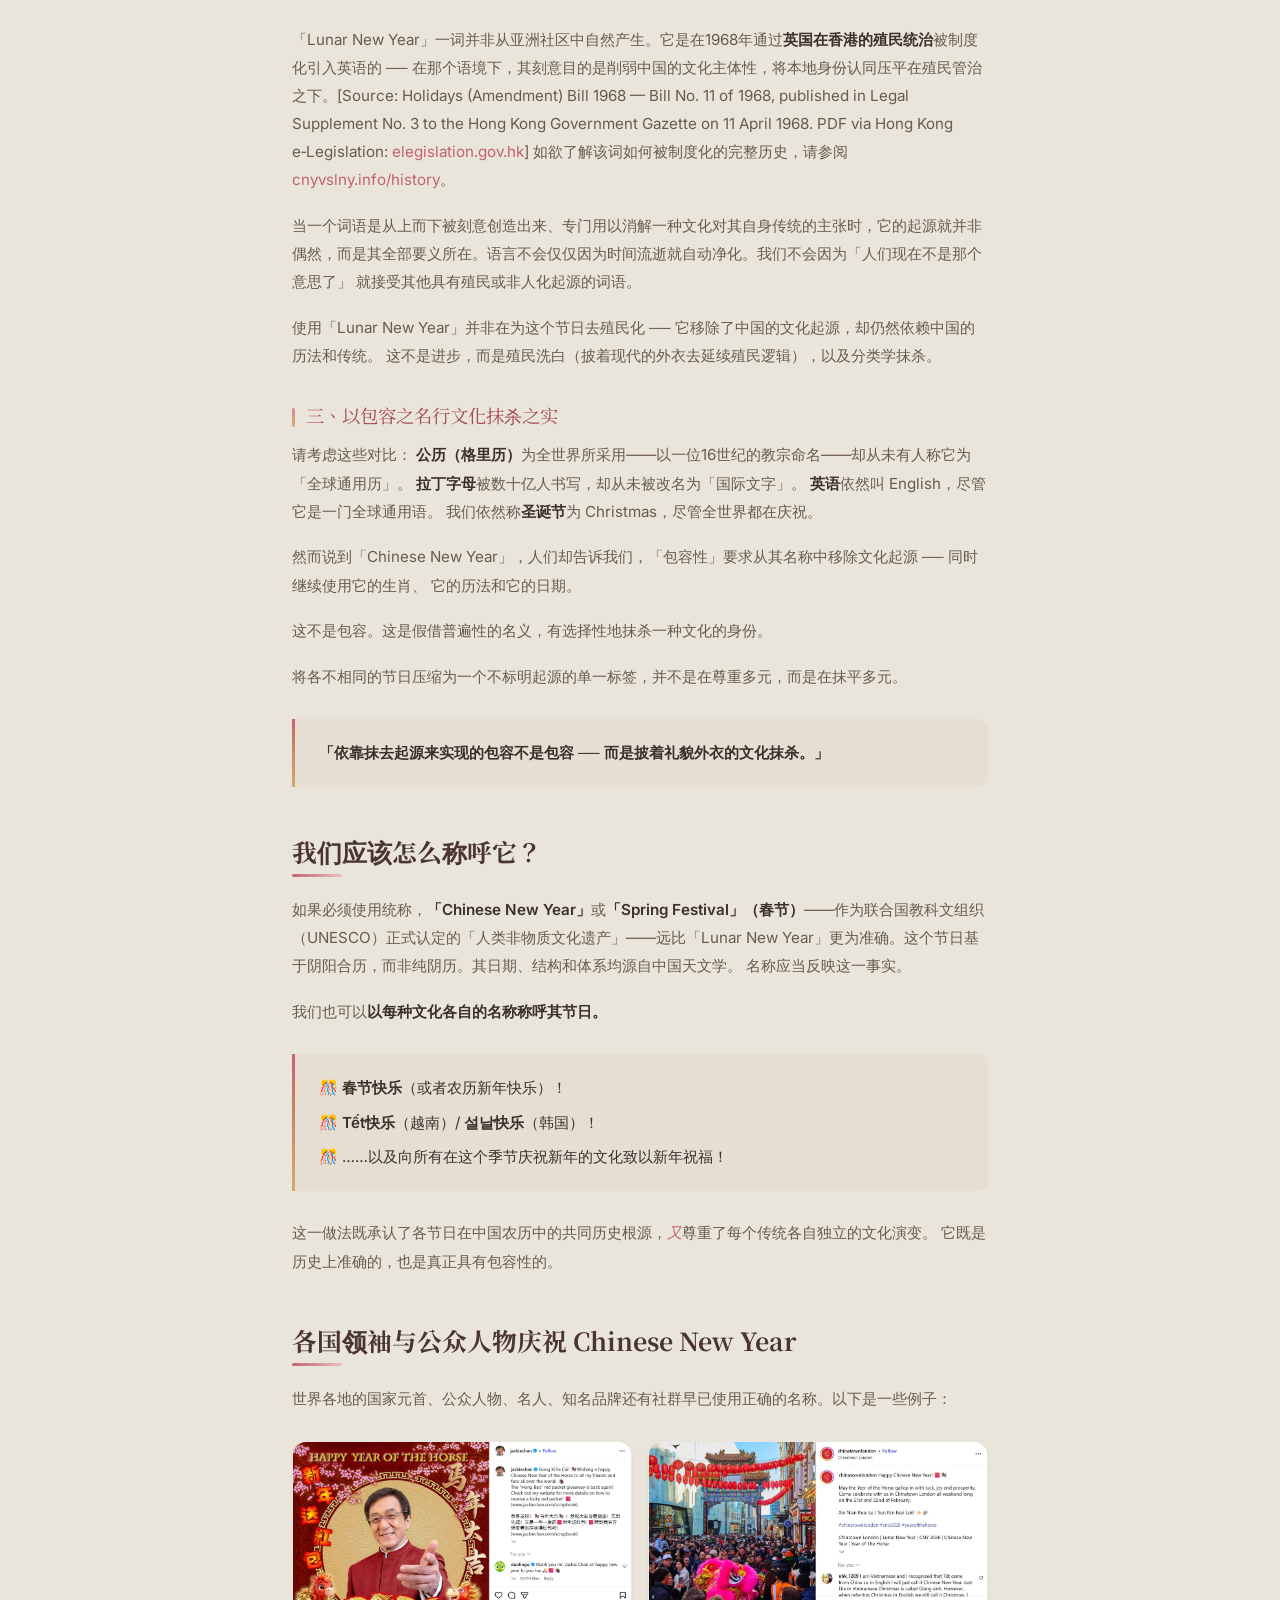
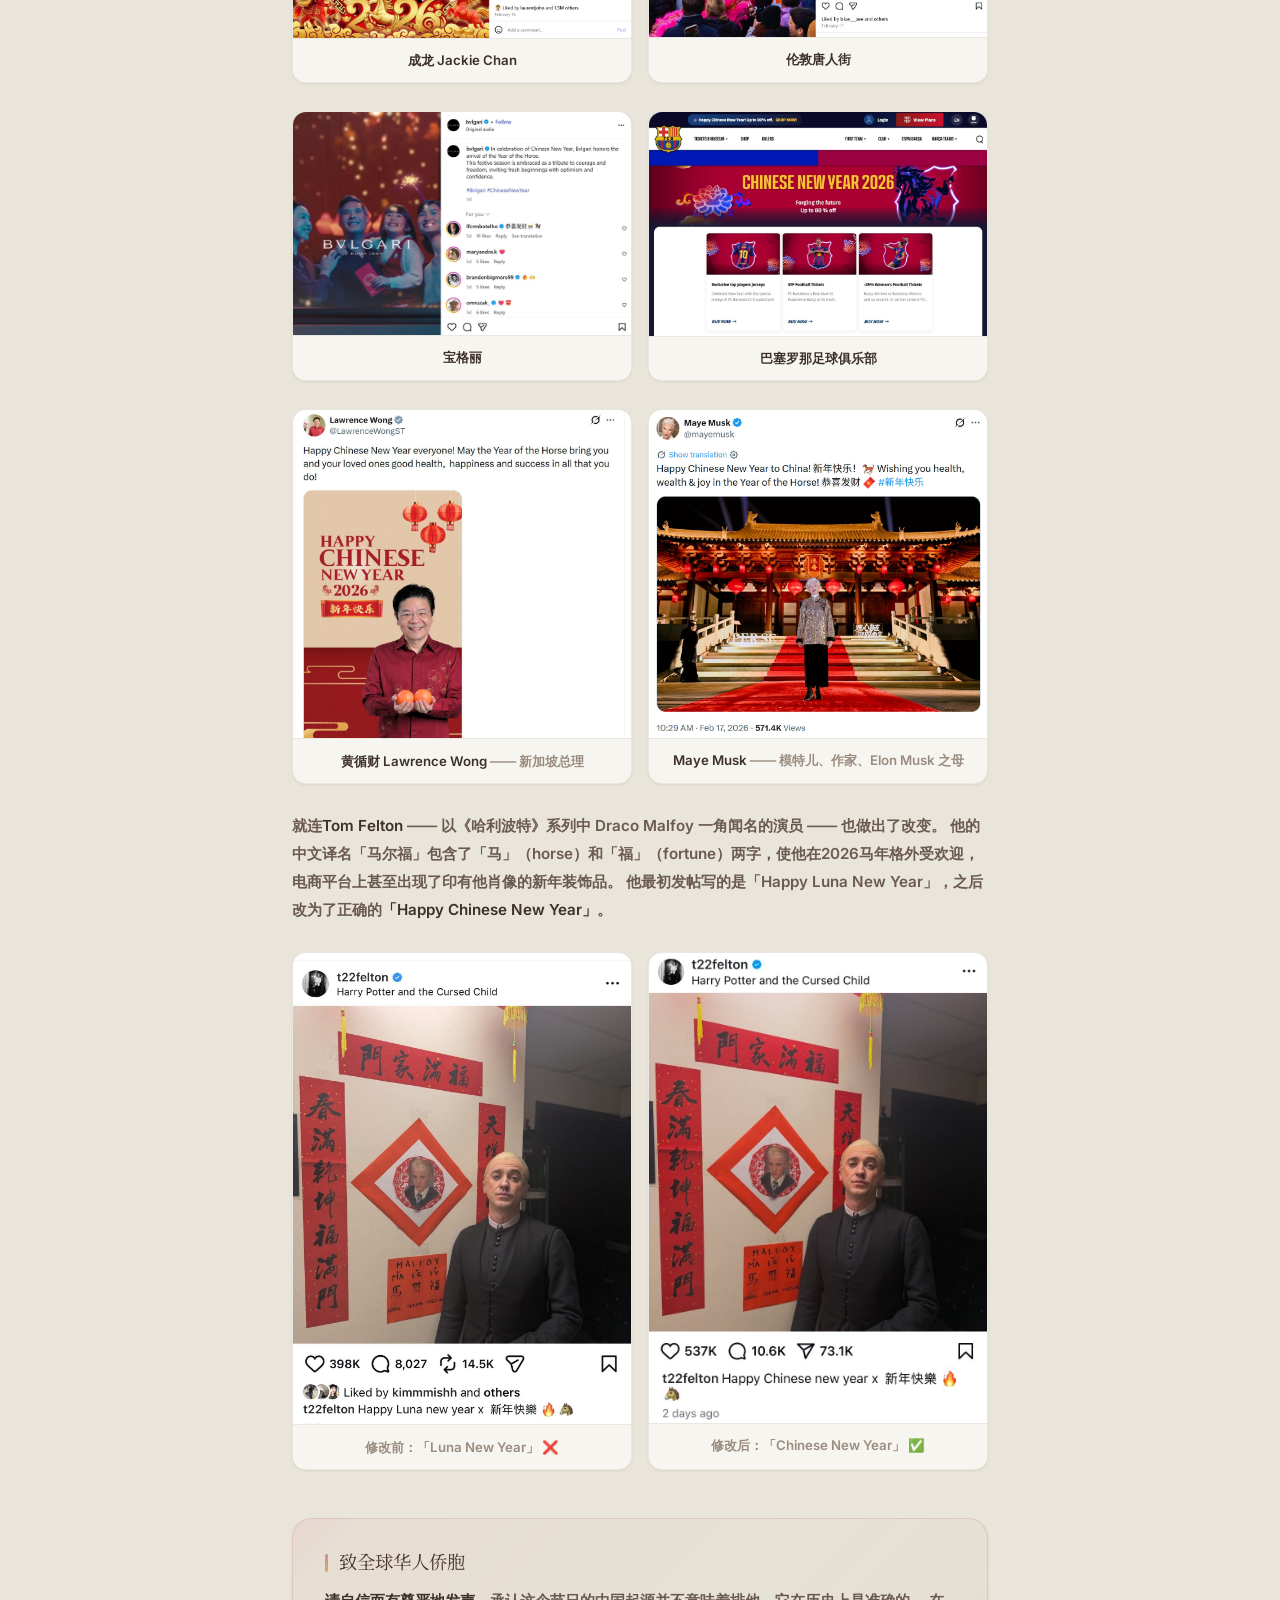
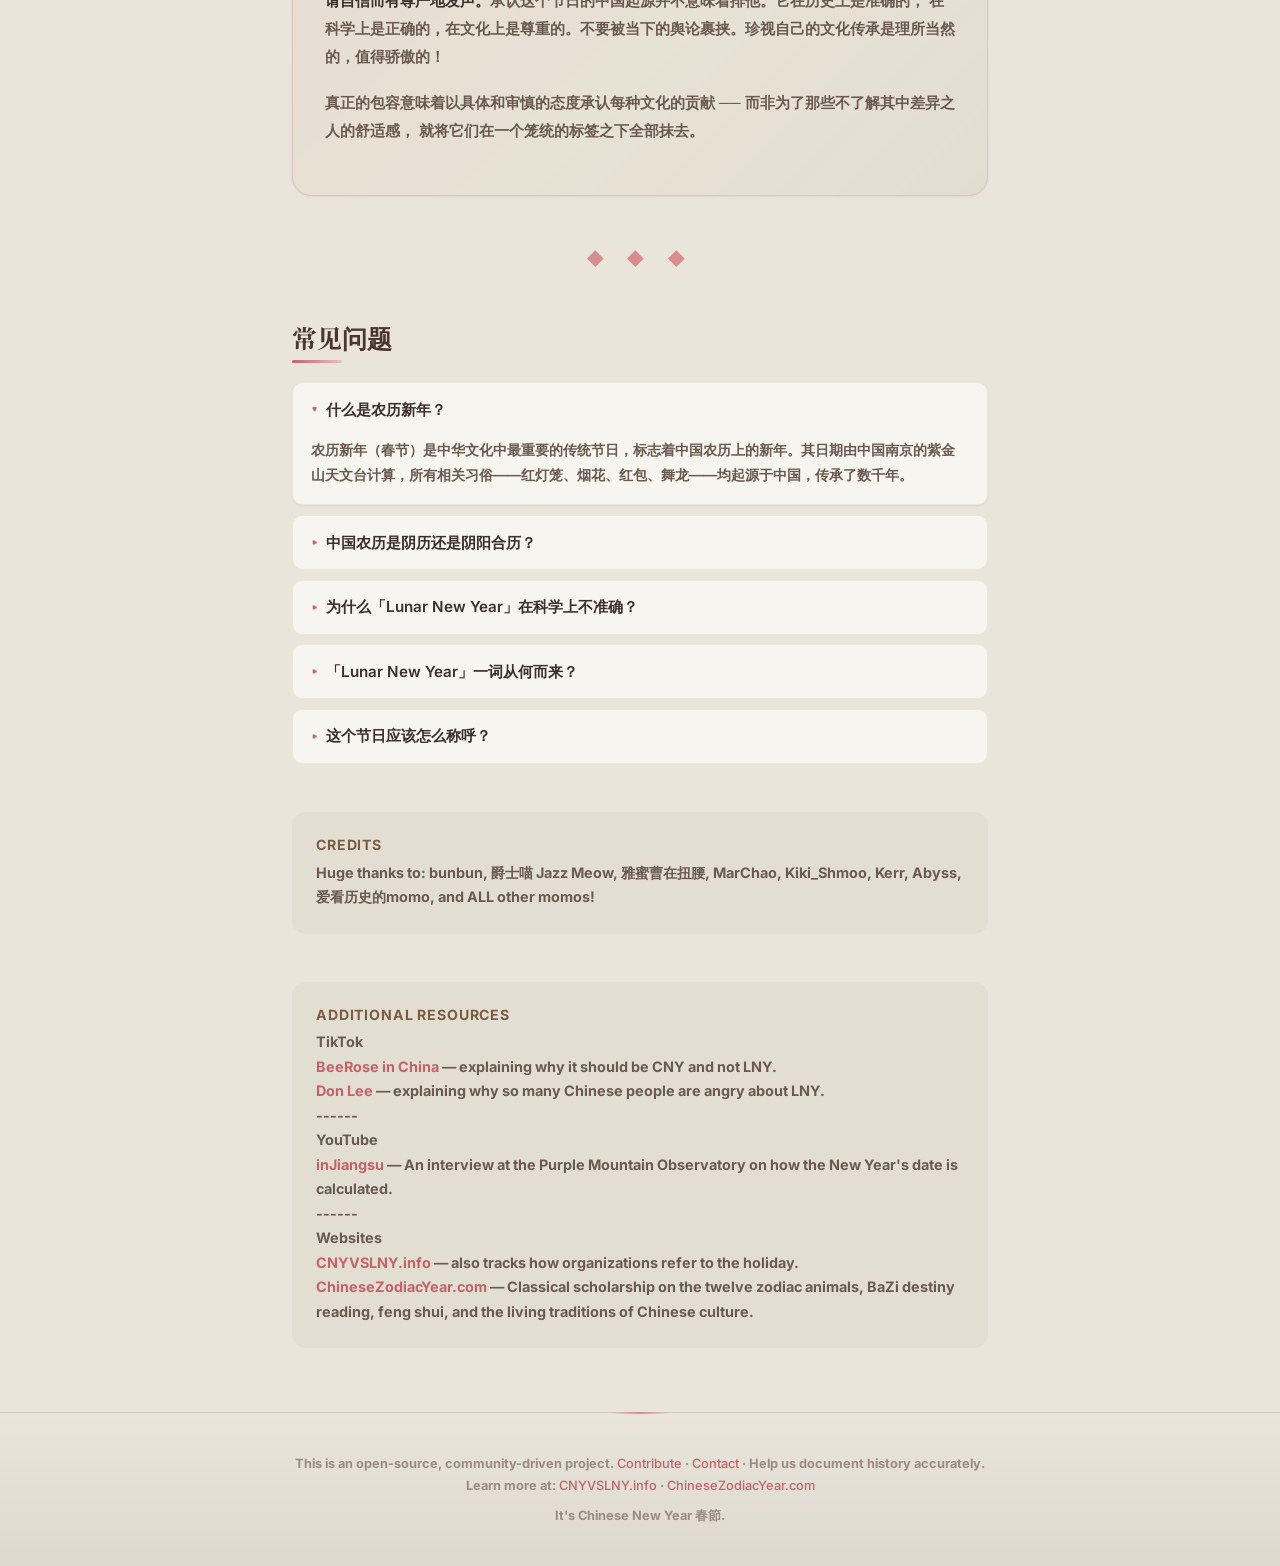
==== commit 7b329d0c: "fixed scrolling" ====
--- a/zh-CN/index.html
+++ b/zh-CN/index.html
@@ -148,8 +148,8 @@
 
   <!-- ===== Tab Bar ===== -->
   <nav class="tab-bar">
+    <button class="tab-btn active" data-tab="article">为什么是「Chinese New Year」而不是「Lunar New Year」？</button>
     <button class="tab-btn" data-tab="archive">档案</button>
-    <button class="tab-btn active" data-tab="article">为什么是「Chinese New Year」而不是「Lunar New Year」？</button>
   </nav>
 
   <!-- ===== Main Content ===== -->
--- a/style.css
+++ b/style.css
@@ -307,7 +307,7 @@
   flex-shrink: 0;
 }
 
-.tab-btn:last-child {
+.tab-btn:first-child {
   flex-shrink: 1;
 }
 
@@ -1013,13 +1013,23 @@
     min-height: auto;
   }
 
+  .panel {
+    display: block;
+  }
+
+  .panel-header {
+    position: sticky;
+    top: 58px;
+    z-index: 50;
+  }
+
   .panel-correct {
     border-right: none;
     border-bottom: 1px solid var(--border);
   }
 
   .card-list {
-    max-height: none;
+    overflow: visible;
     columns: 1;
   }
 
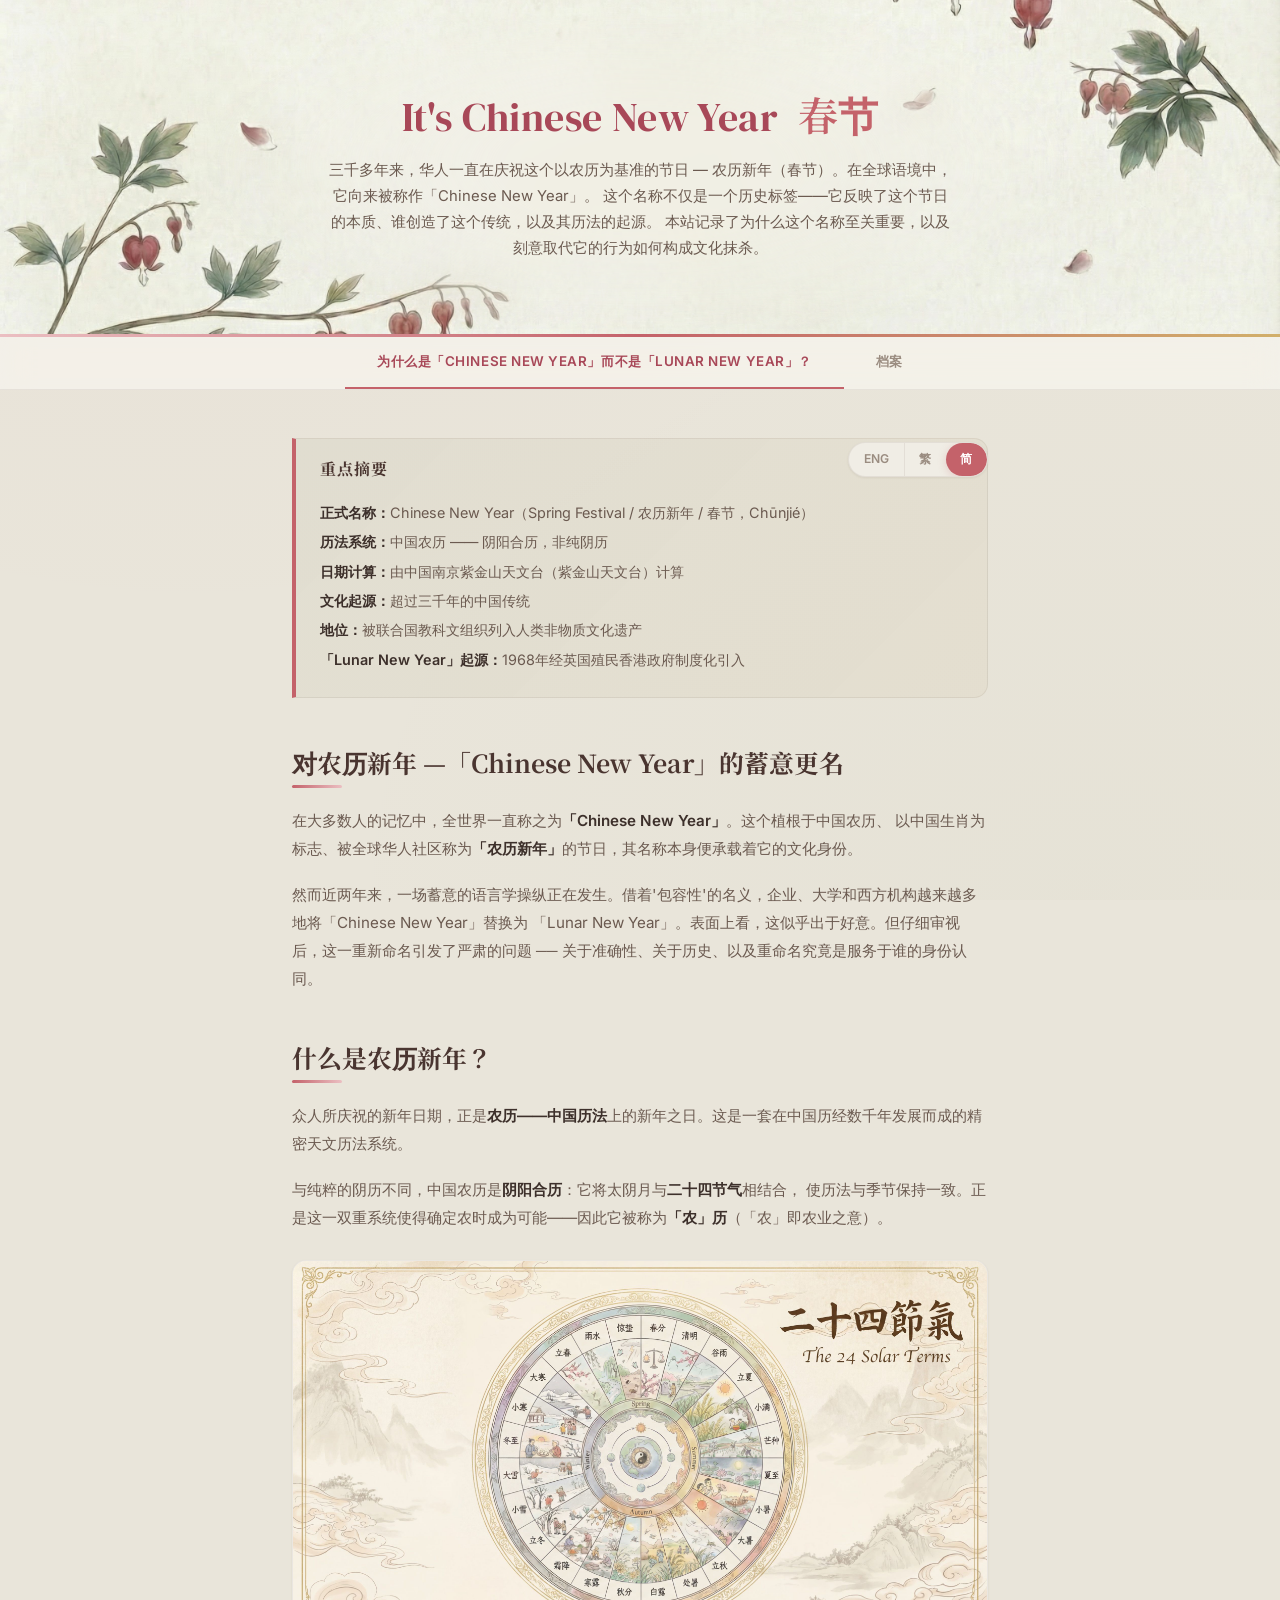
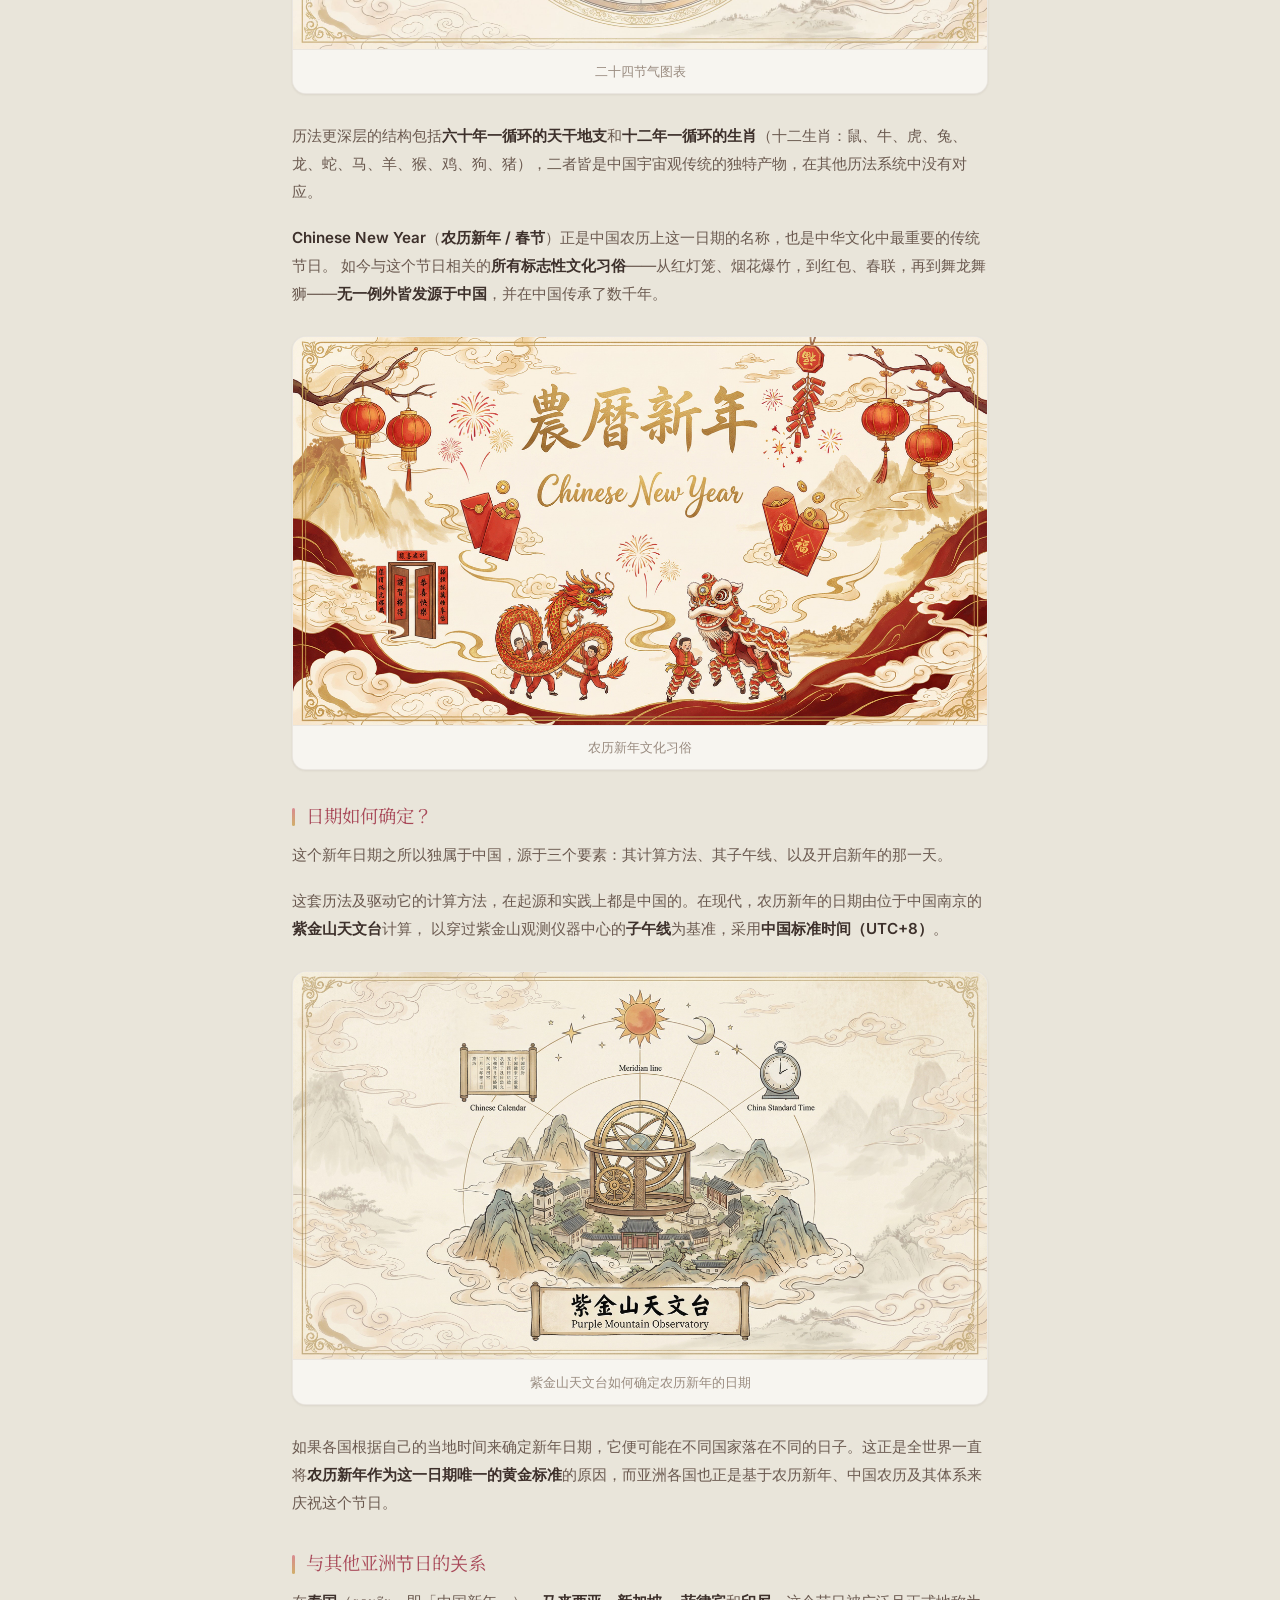
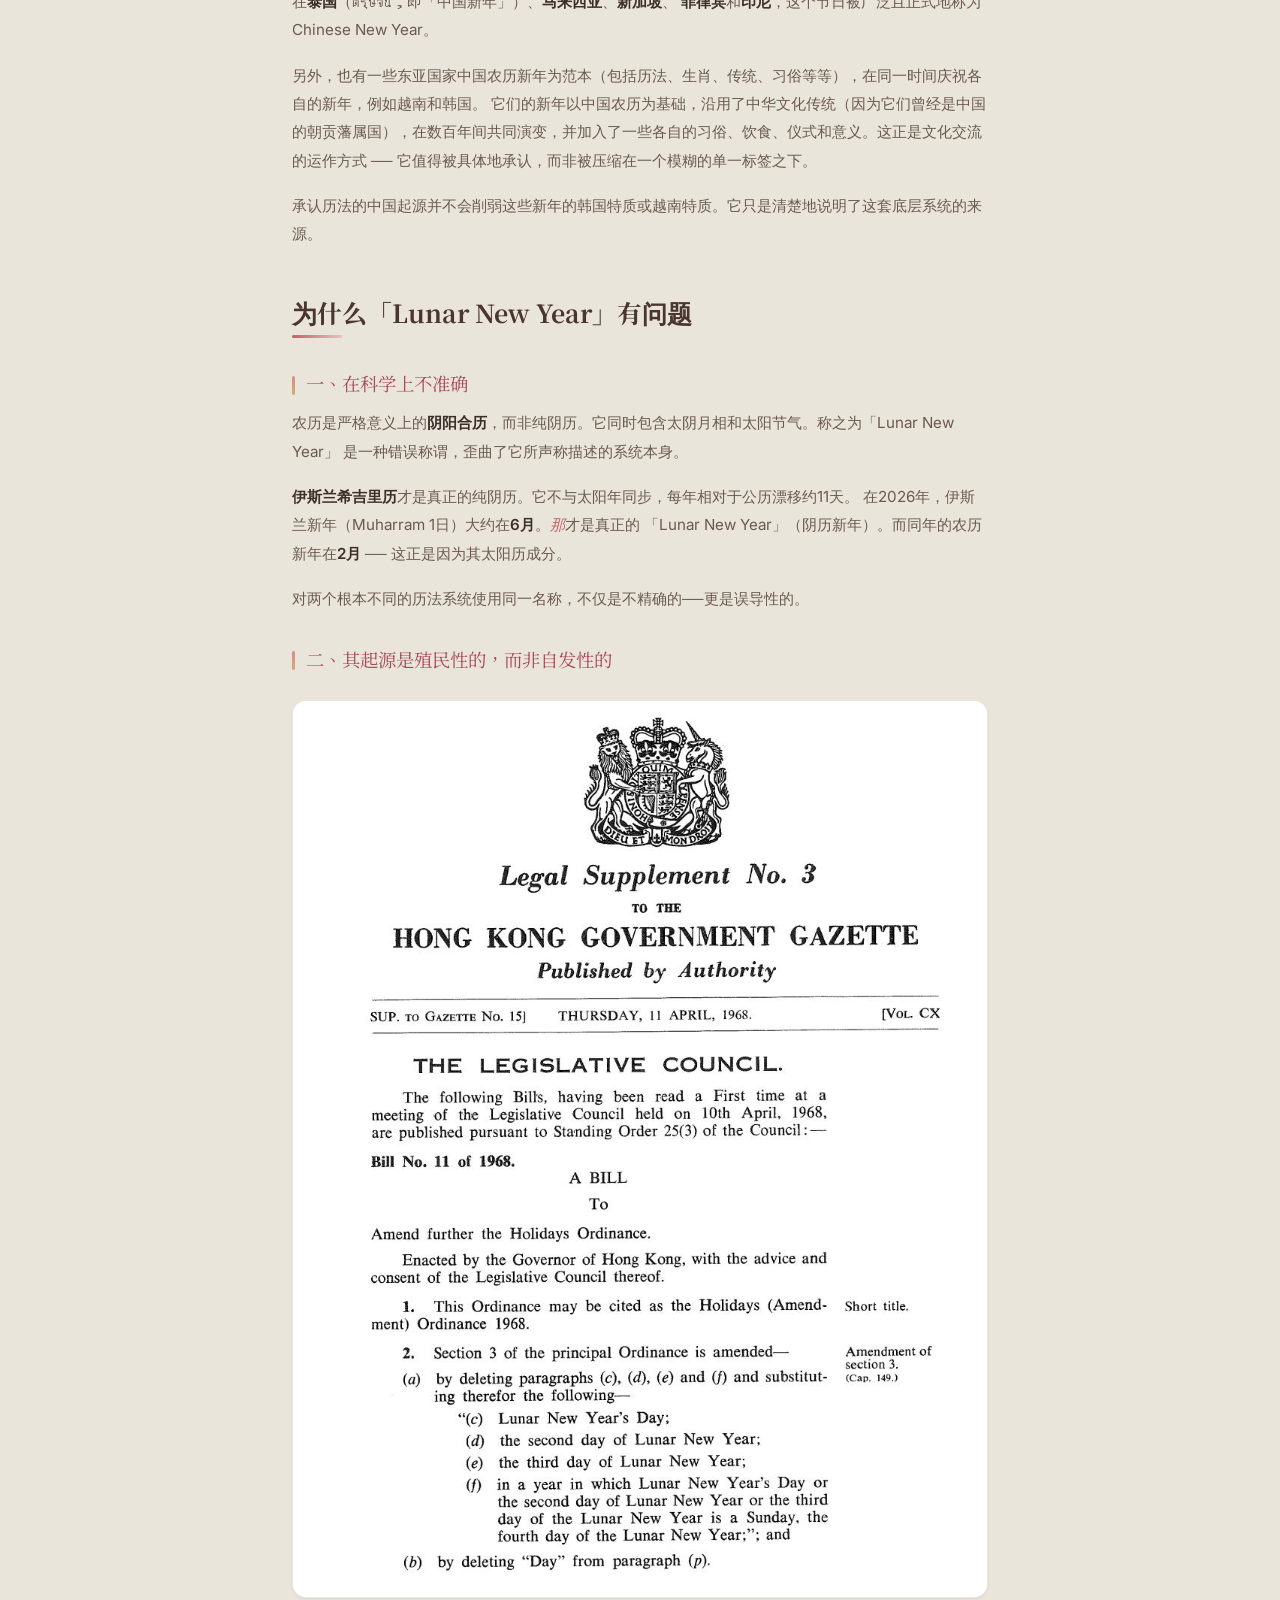
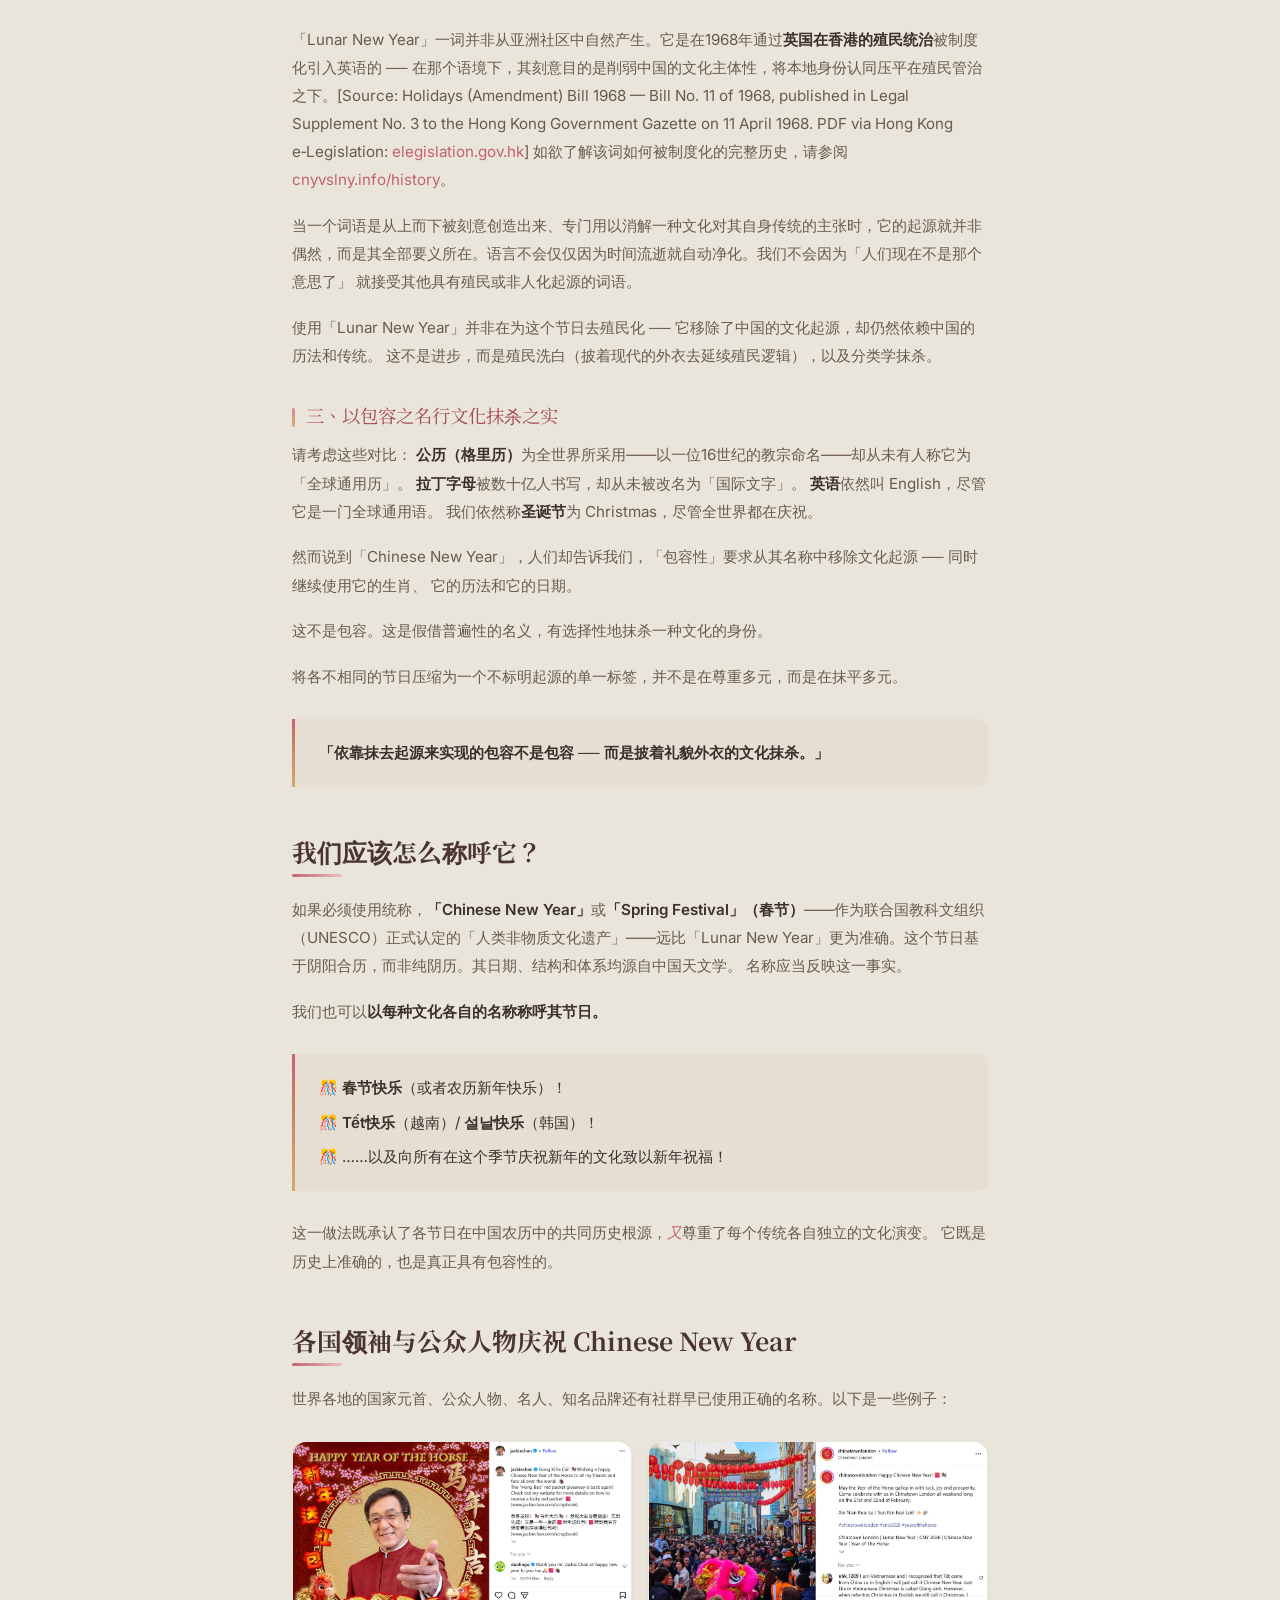
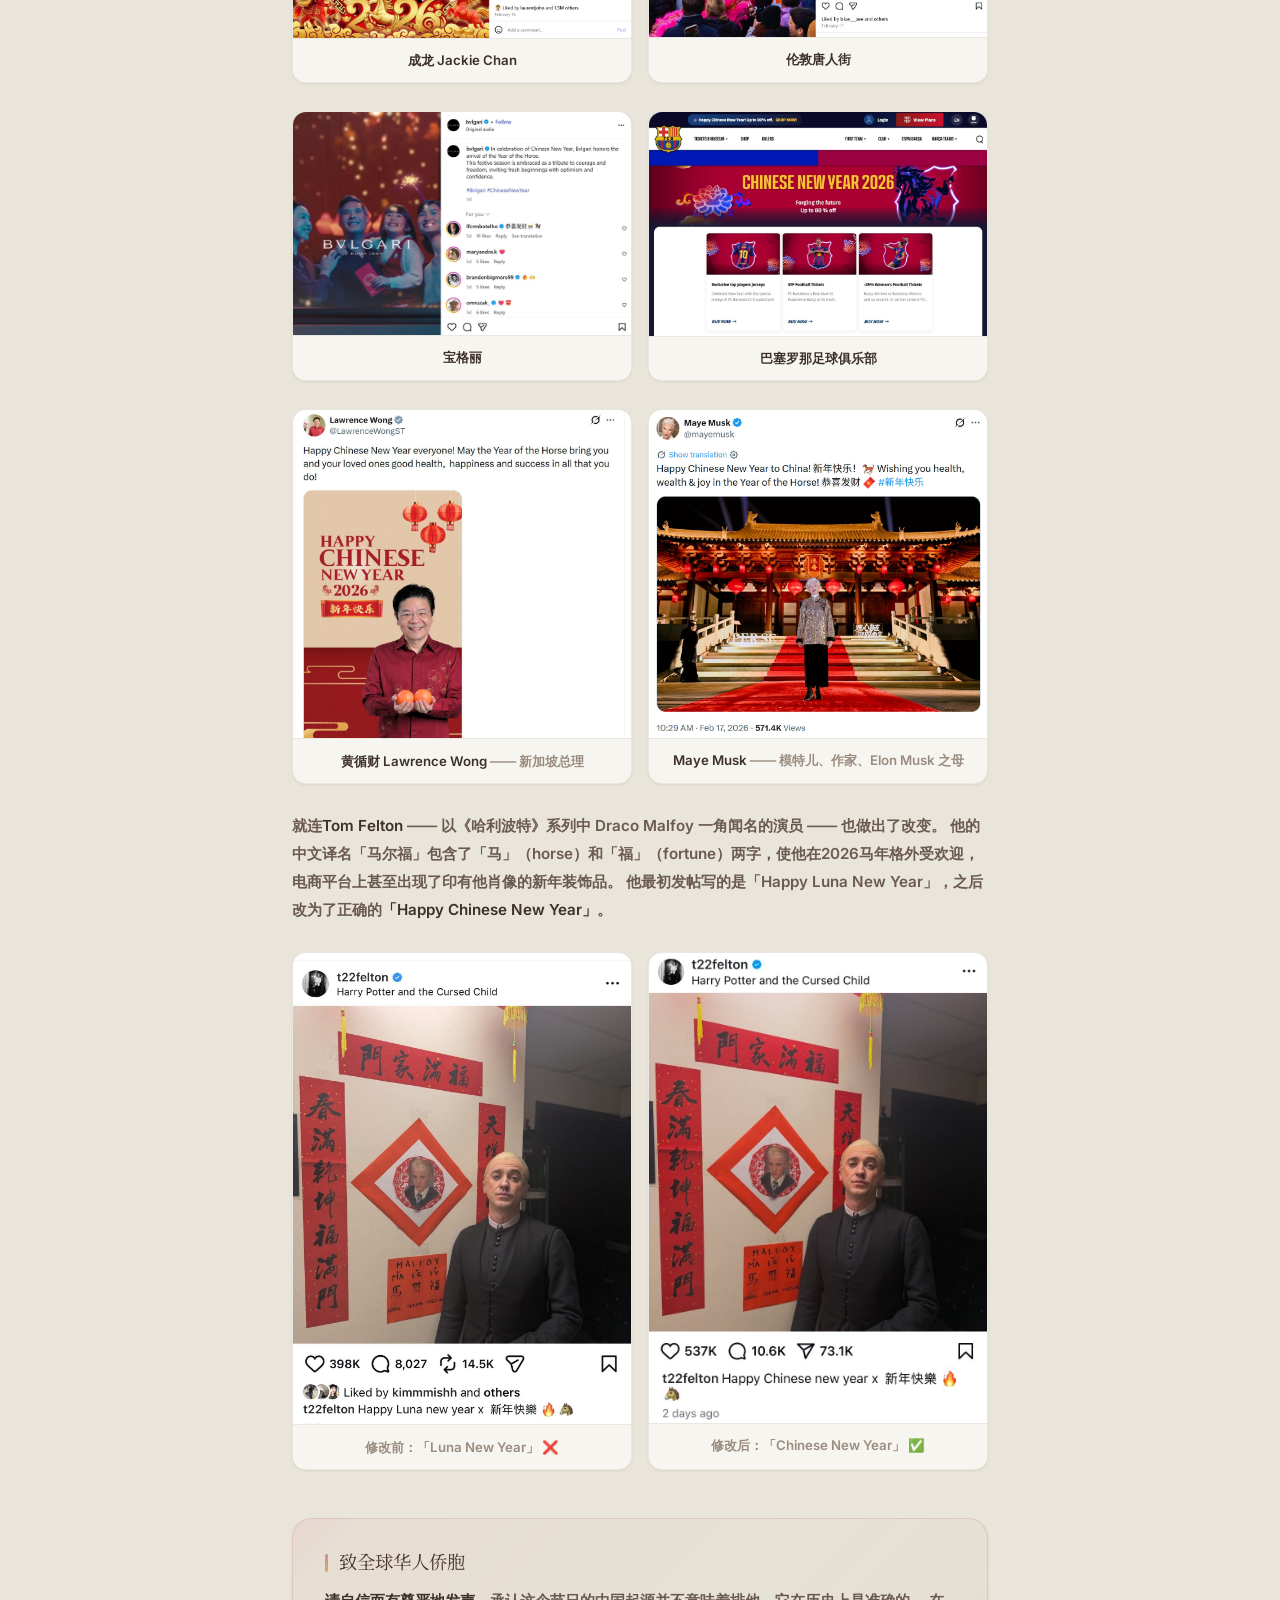
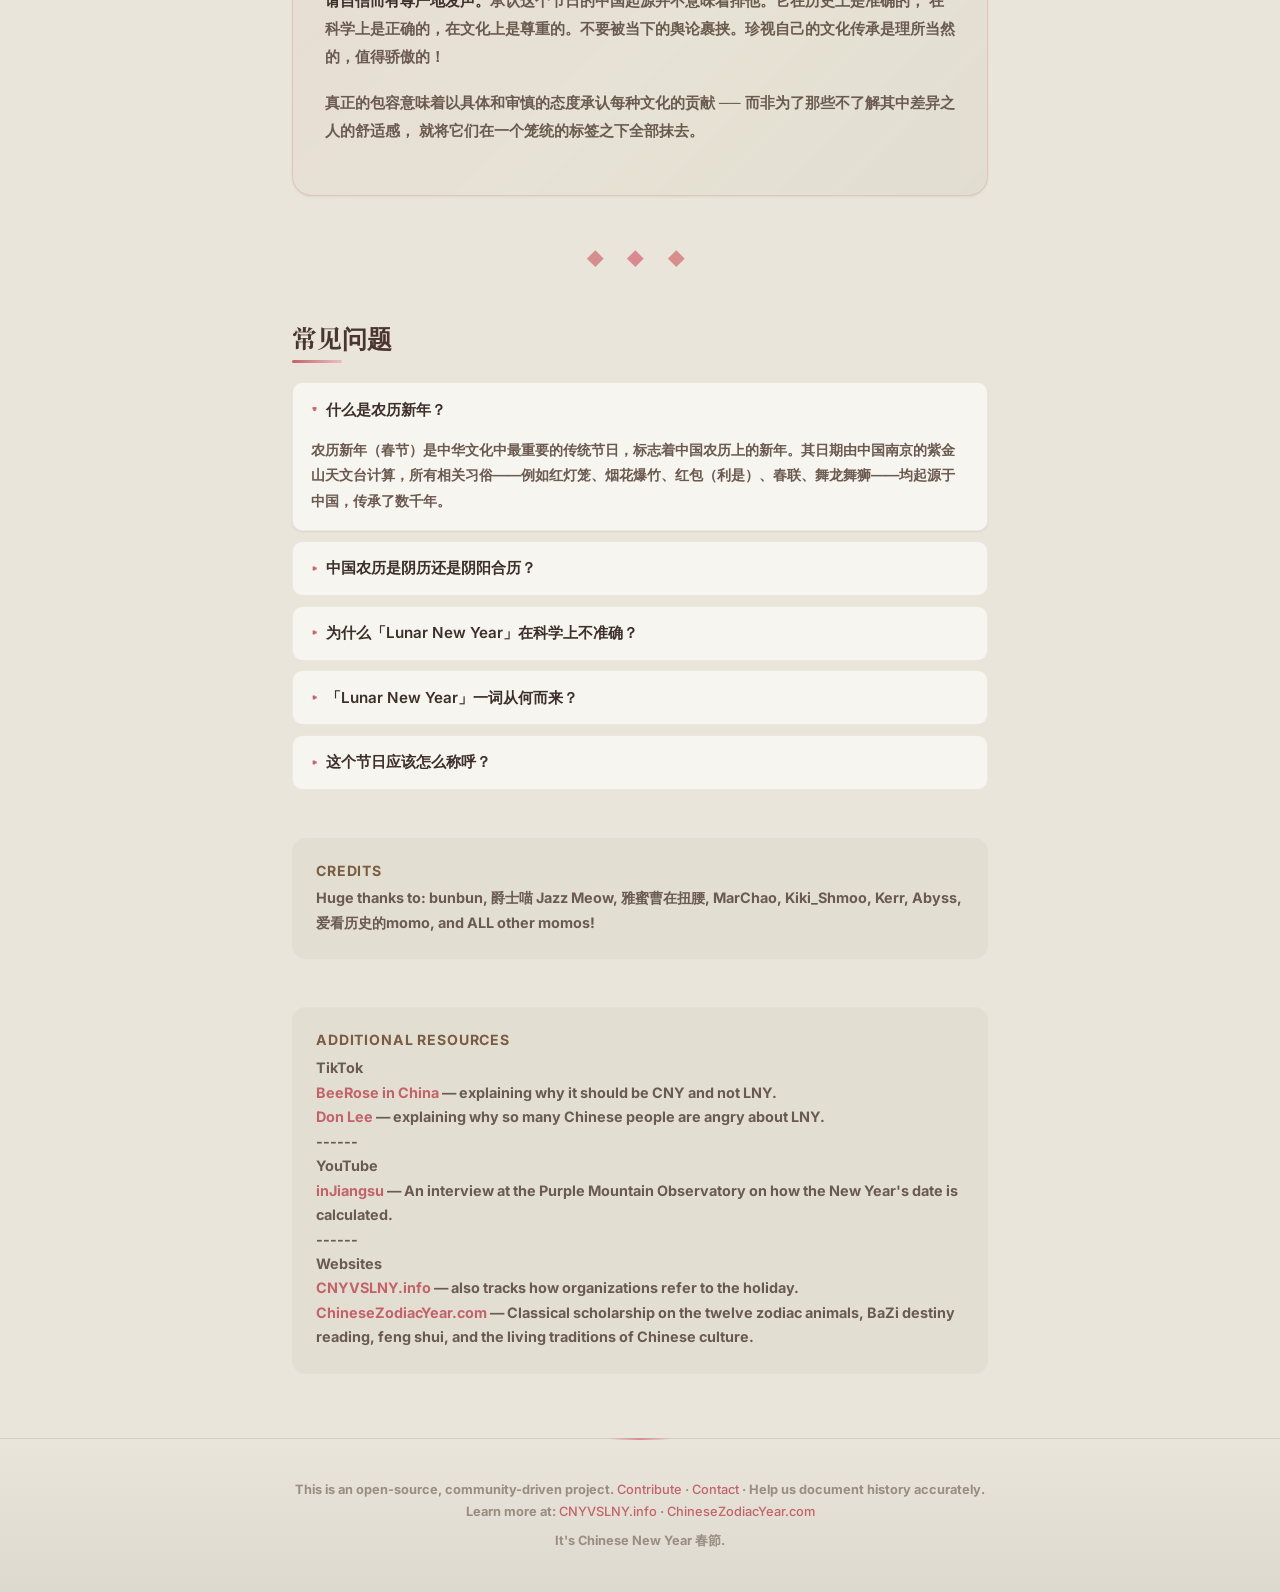
==== commit 30e8995c: "update FAQ" ====
--- a/zh-CN/index.html
+++ b/zh-CN/index.html
@@ -73,7 +73,7 @@
         "name": "什么是农历新年？",
         "acceptedAnswer": {
           "@type": "Answer",
-          "text": "农历新年（春节）是中华文化中最重要的传统节日，标志着中国农历上的新年。其日期由中国南京的紫金山天文台计算，所有相关习俗——红灯笼、烟花、红包、舞龙——均起源于中国，传承了数千年。"
+          "text": "农历新年（春节）是中华文化中最重要的传统节日，标志着中国农历上的新年。其日期由中国南京的紫金山天文台计算，所有相关习俗——例如红灯笼、烟花爆竹、红包（利是）、春联、舞龙舞狮——均起源于中国，传承了数千年。"
         }
       },
       {
@@ -417,7 +417,7 @@
 
             <details open>
               <summary>什么是农历新年？</summary>
-              <p>农历新年（春节）是中华文化中最重要的传统节日，标志着中国农历上的新年。其日期由中国南京的紫金山天文台计算，所有相关习俗——红灯笼、烟花、红包、舞龙——均起源于中国，传承了数千年。</p>
+              <p>农历新年（春节）是中华文化中最重要的传统节日，标志着中国农历上的新年。其日期由中国南京的紫金山天文台计算，所有相关习俗——例如红灯笼、烟花爆竹、红包（利是）、春联、舞龙舞狮——均起源于中国，传承了数千年。</p>
             </details>
 
             <details>
